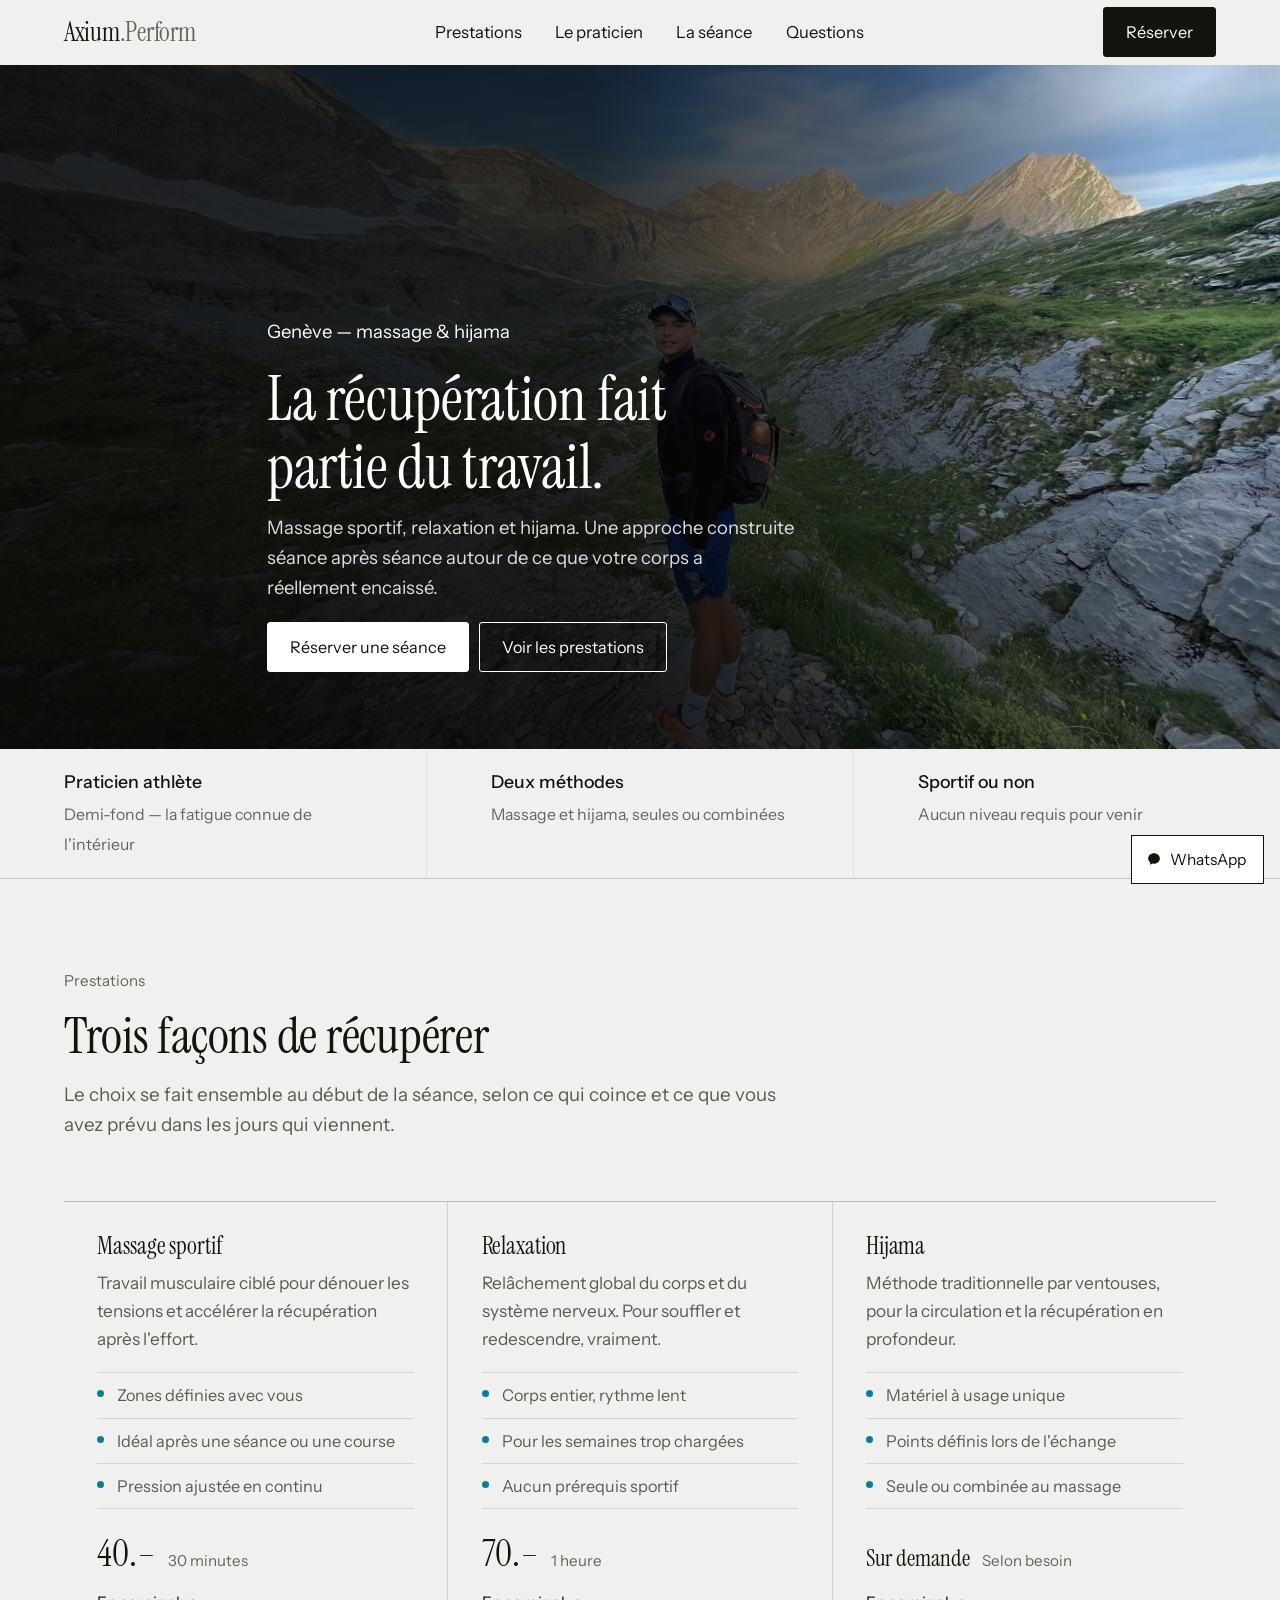
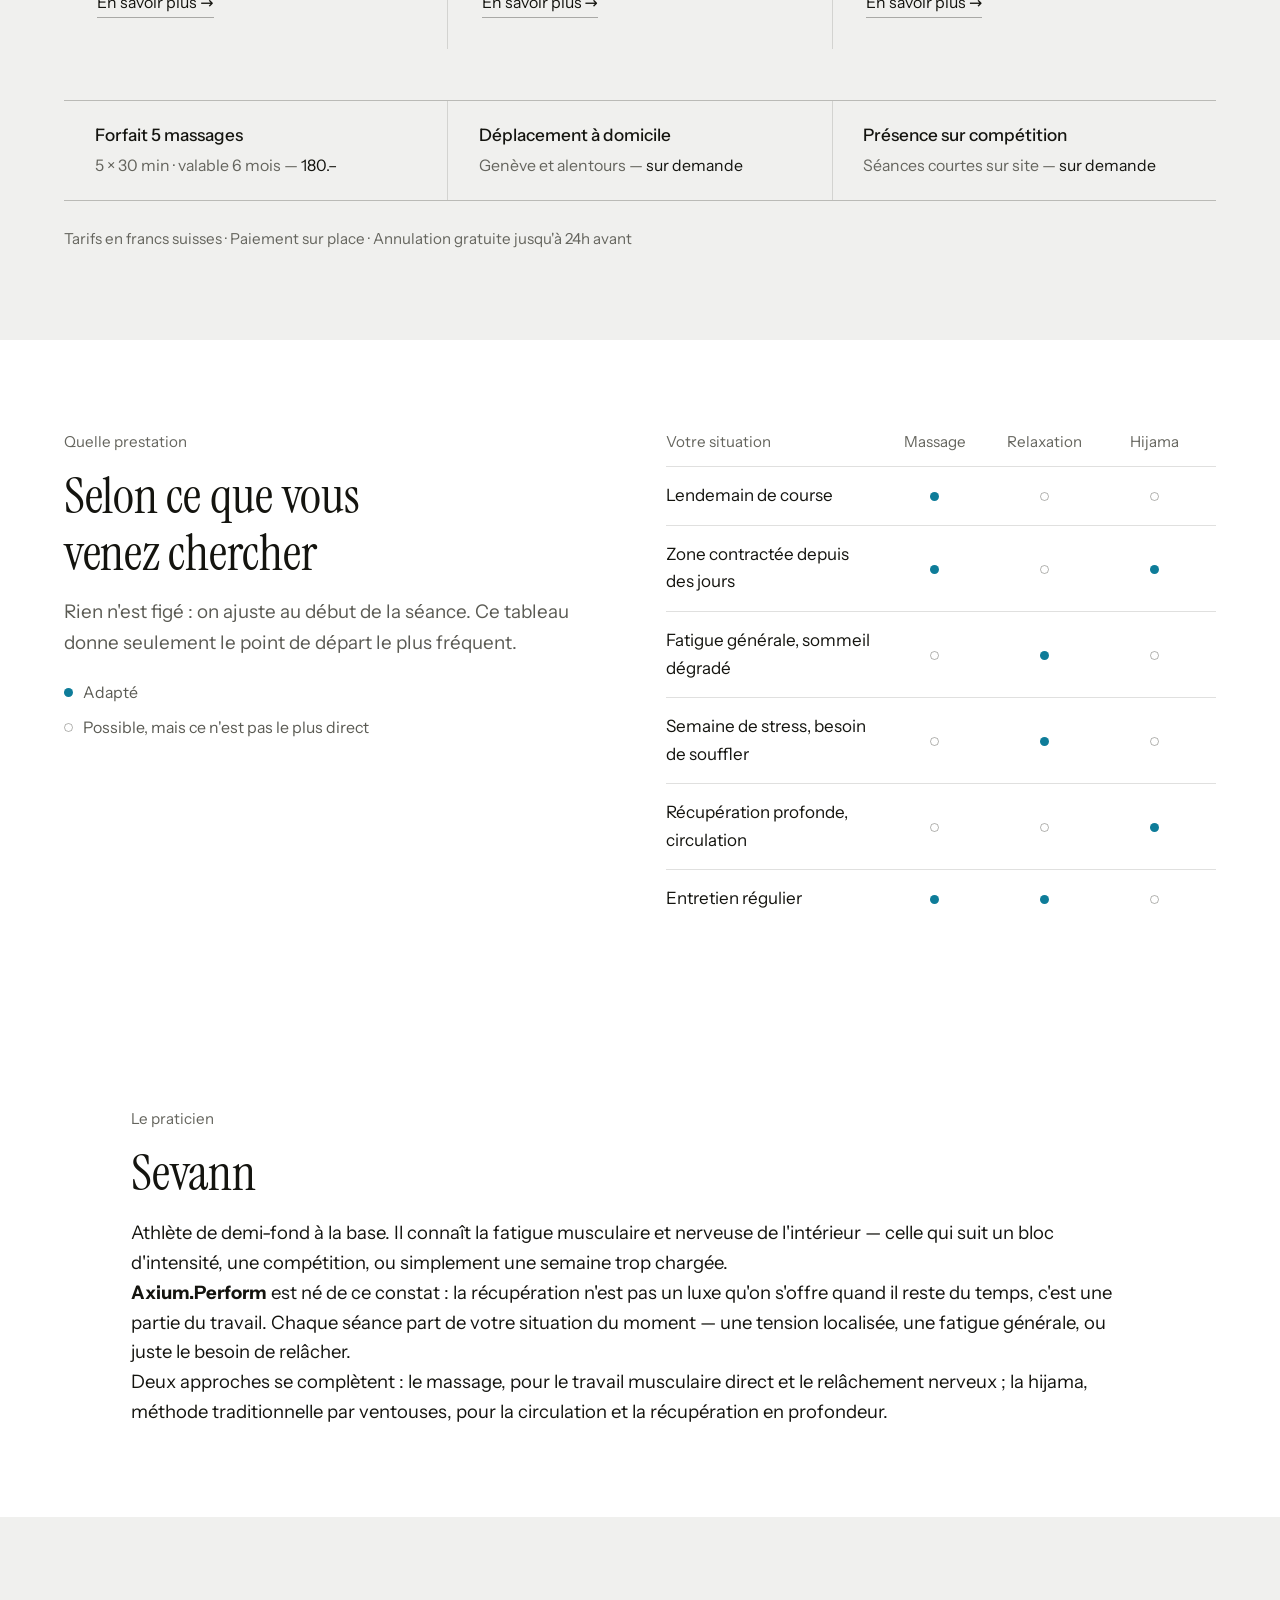
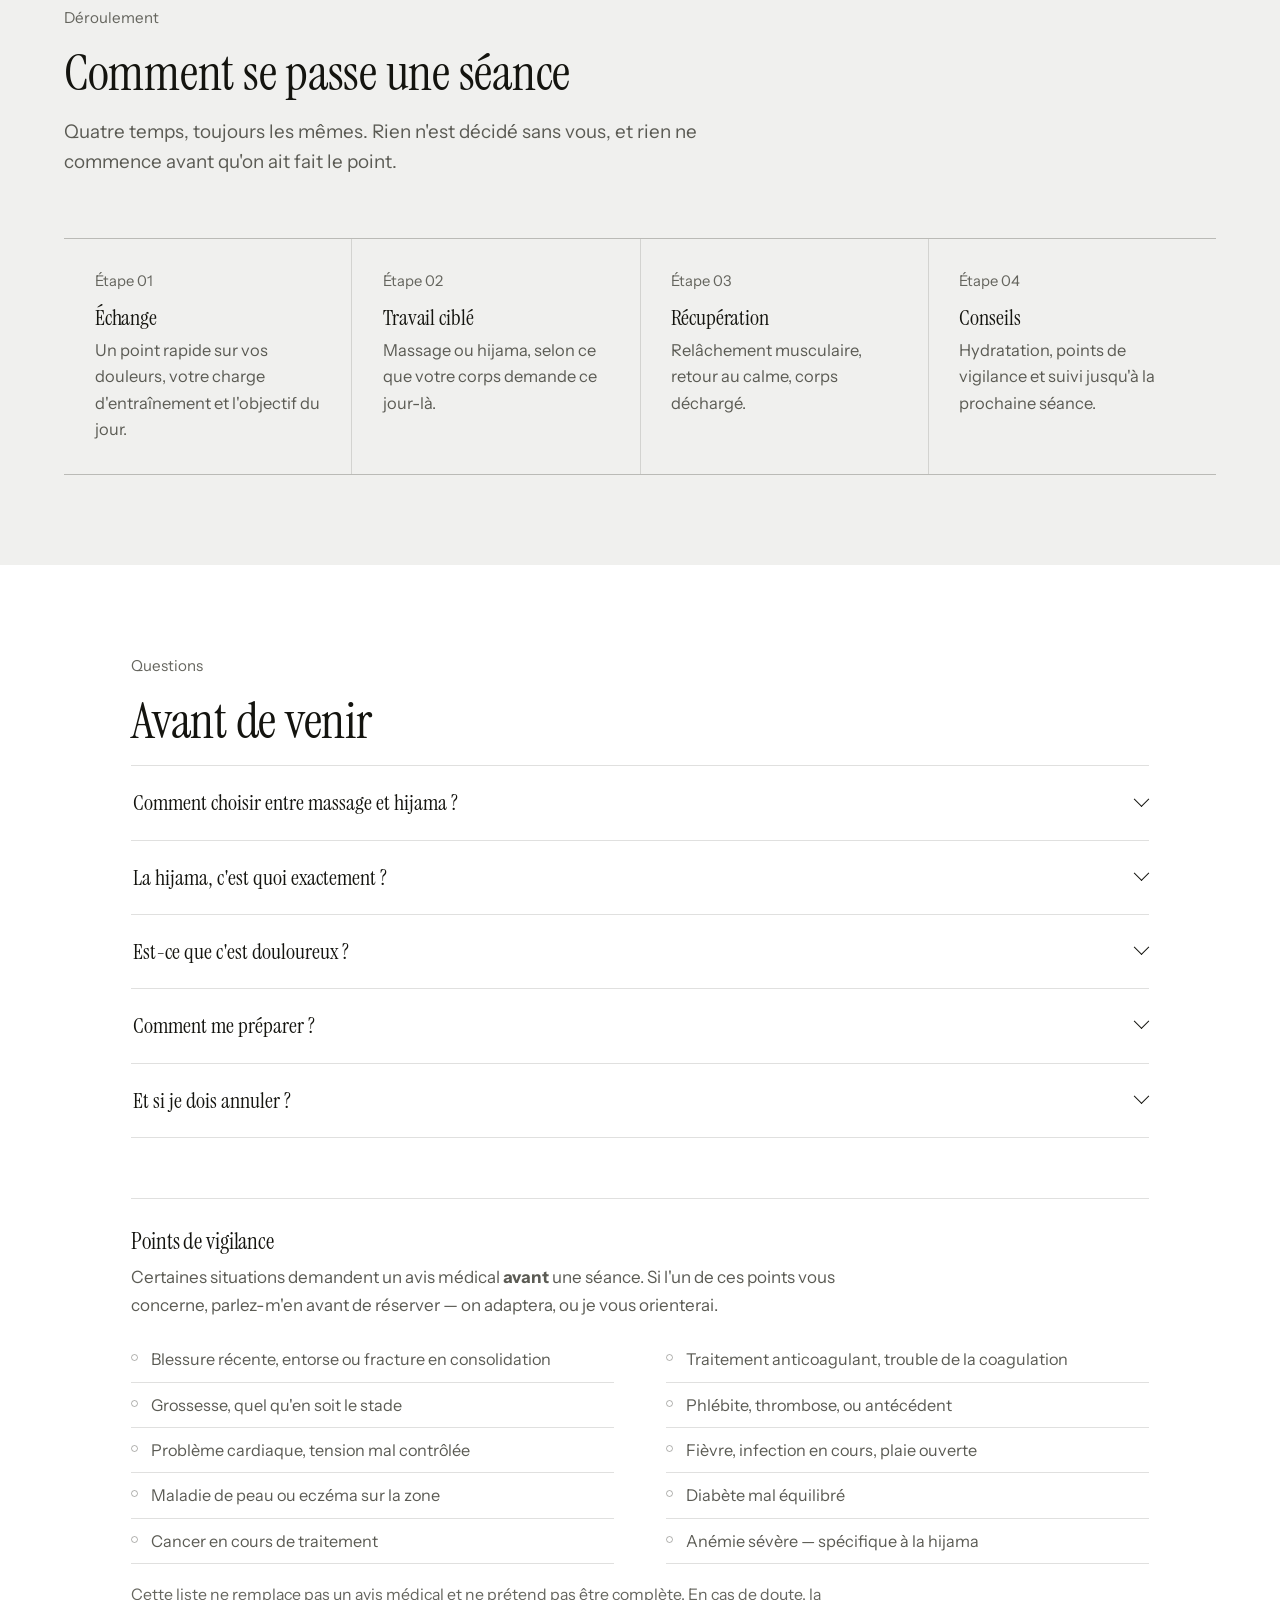
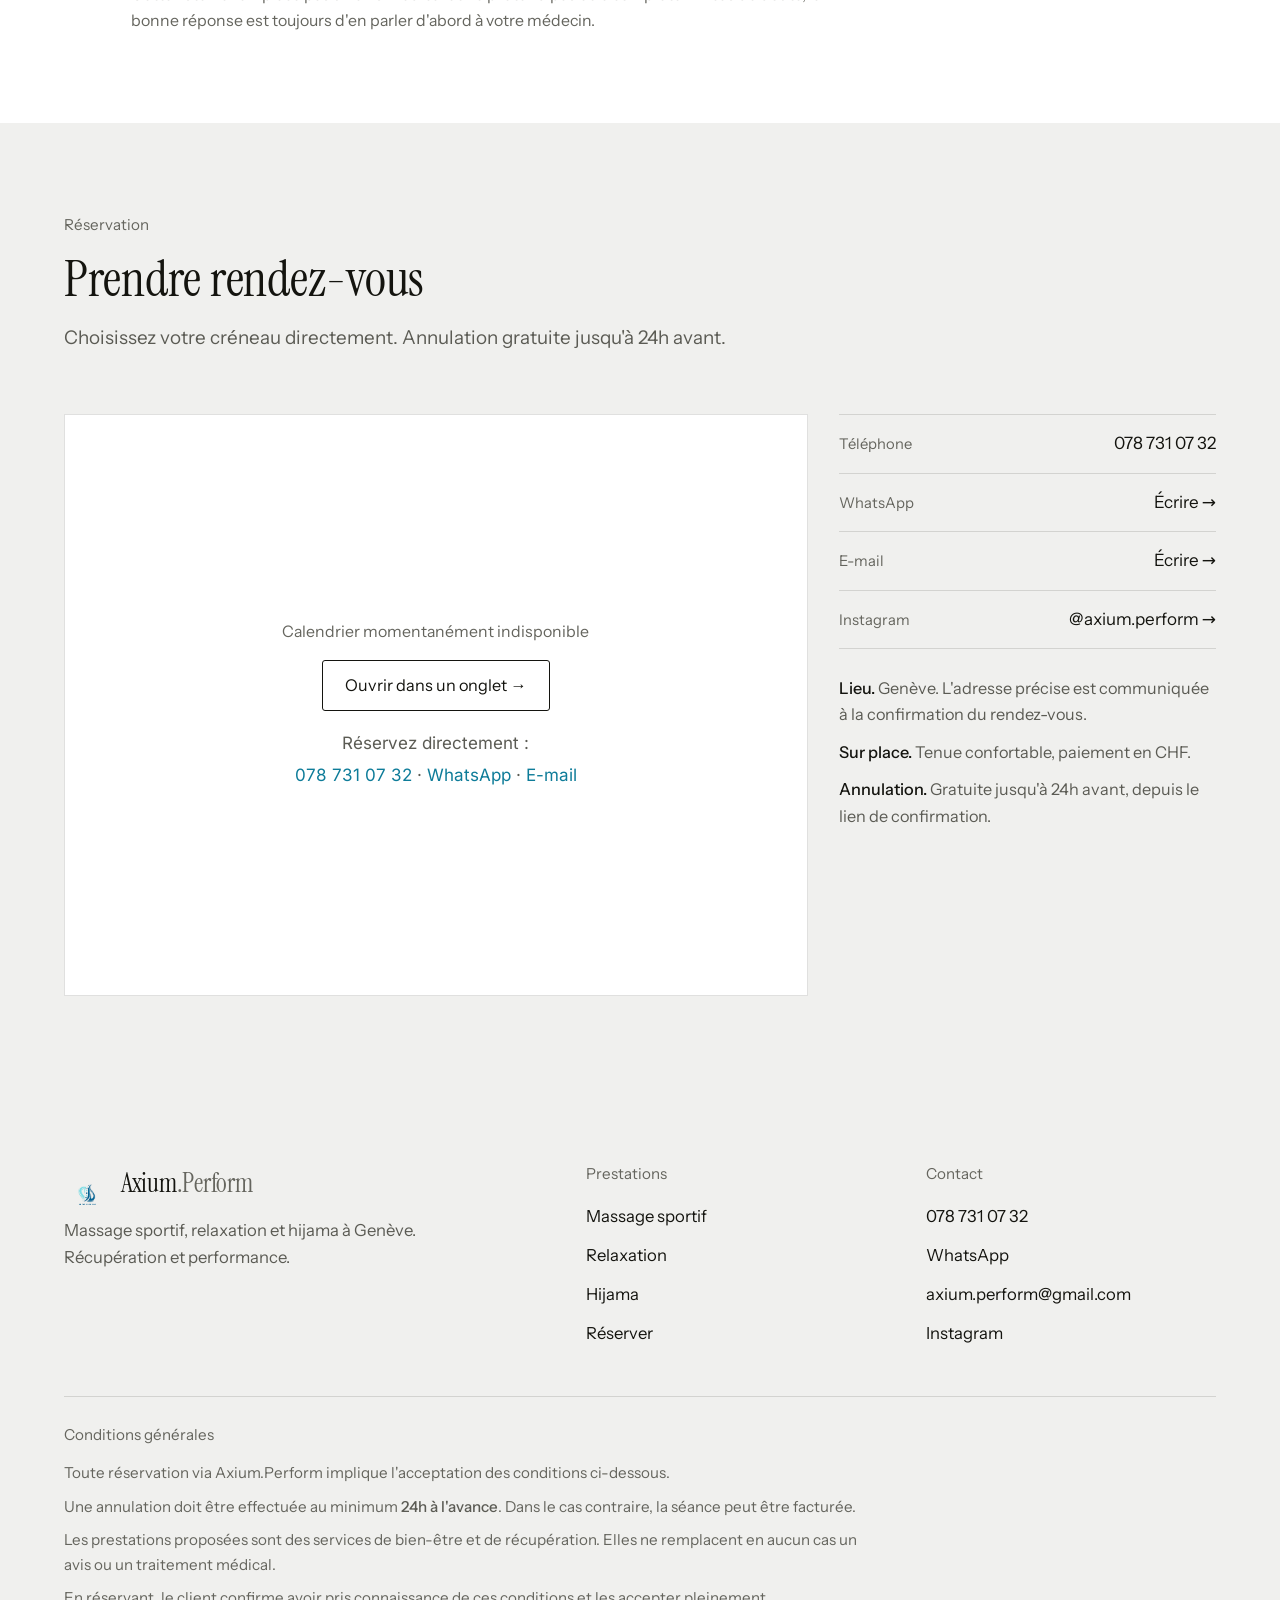
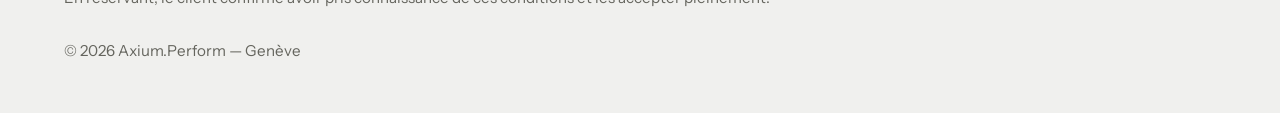
==== index.html @ 4c7746be "Fait prendre au site la forme de la page qui l'affiche Le site avait neuf points de rupture dispersé" ====
<!DOCTYPE html>
<html lang="fr">
<head>

<meta charset="UTF-8">
<meta name="viewport" content="width=device-width, initial-scale=1.0, viewport-fit=cover">
<meta name="description" content="Axium.Perform — massage sportif, relaxation et hijama à Genève. Récupération et performance, par un praticien lui-même athlète de demi-fond.">
<meta name="theme-color" content="#F0F0EE">
<meta name="color-scheme" content="light">

<title>Axium.Perform — Récupération &amp; Performance</title>
<link rel="canonical" href="https://axium-perform.github.io/axium-perform/">

<meta property="og:type" content="website">
<meta property="og:locale" content="fr_CH">
<meta property="og:site_name" content="Axium.Perform">
<meta property="og:title" content="Axium.Perform — Récupération &amp; Performance">
<meta property="og:description" content="Massage sportif, relaxation et hijama à Genève. Récupération et performance, par un praticien lui-même athlète de demi-fond.">
<!-- og:image doit être une URL ABSOLUE pour l'aperçu WhatsApp/LinkedIn. -->
<meta property="og:image" content="0fc6911e-bb7e-4be2-9817-8390221d3612.JPG">
<meta name="twitter:card" content="summary_large_image">

<link rel="icon" href="data:image/svg+xml,%3Csvg xmlns='http://www.w3.org/2000/svg' viewBox='0 0 32 32'%3E%3Crect width='32' height='32' rx='8' fill='%23FFFFFF'/%3E%3Cpath d='M17.4 6.5 24 25.5h-4.3l-1.2-3.6h-6.6L14 18.2h3l-1.7-5.1-4.2 12.4H6.8L13.4 6.5h4Z' fill='%230E7C99'/%3E%3C/svg%3E">

<link rel="preload" as="font" type="font/woff2" href="fonts/InstrumentSerif-latin.woff2" crossorigin>
<link rel="preload" as="font" type="font/woff2" href="fonts/InstrumentSans-latin.woff2" crossorigin>
<link rel="stylesheet" href="fonts/fonts.css">

<style>

/* ═══════════════════════════════════════════════════════════════════
   AXIUM.PERFORM — d'après la direction de drinknomio.com
   ───────────────────────────────────────────────────────────────────
   Ce qui fait cette direction, et qu'on reprend :

   1. Une SERIF à fort contraste pour tous les titres. C'est elle qui
      porte toute la personnalité ; le reste peut rester neutre.
   2. Des BOUTONS rectangulaires à filet fin, petits et discrets — pas
      des pilules pleines qui crient.
   3. Un fond GRIS CHAUD plutôt que du blanc pur, alterné avec du blanc.
   4. La COULEUR réduite à de minuscules pastilles dans les listes.
      Chez eux c'est un vert ; ici c'est le bleu du logo Axium.
   5. Beaucoup d'air, des filets d'un cheveu, presque aucun arrondi.

   BLANC     #FFFFFF
   PAPIER    #F0F0EE  — gris chaud, le fond d'une section sur deux
   ENCRE     #14140F  — noir chaud
   ACCENT    #0E7C99  — le bleu du logo. Pastilles et rien d'autre.
   ═══════════════════════════════════════════════════════════════════ */

:root{
  --blanc:#FFFFFF;
  --papier:#F0F0EE;
  --papier-2:#E7E7E3;
  --encre:#14140F;
  --gris:#5B5B54;
  --gris-faible:#65655E;
  --ligne:rgba(20,20,15,0.13);
  --ligne-forte:rgba(20,20,15,0.32);
  --accent:#0E7C99;

  --rayon:3px;
  --gouttiere:clamp(20px,5vw,72px);
  --ease:cubic-bezier(0.22,1,0.36,1);

  /* ── Échelle d'espacement fluide ──────────────────────────────────
     Un seul jeu de valeurs, qui grandit avec la page. On ne répète
     plus « petit sur mobile, grand sur écran » à chaque composant :
     l'espacement est continu, il n'attend aucun point de rupture. */
  --e1:clamp(6px,0.5vw,10px);
  --e2:clamp(10px,0.9vw,16px);
  --e3:clamp(16px,1.5vw,26px);
  --e4:clamp(24px,2.4vw,40px);
  --e5:clamp(36px,4vw,64px);
  --e6:clamp(56px,7vw,110px);

}

*,*::before,*::after{ margin:0; padding:0; box-sizing:border-box; }

/* La racine grandit avec la fenêtre, donc toutes les tailles exprimées
   en rem suivent d'un coup — titres, textes, marges internes.

   Les TROIS bornes sont en rem, y compris la plus haute. C'est la
   condition pour que le réglage « taille de police » du navigateur
   continue d'agir : avec un plafond en px, le texte de quelqu'un qui a
   réglé son navigateur sur 200 % resterait bloqué à 19px. Dans une
   déclaration font-size sur html, rem vaut la taille par défaut du
   navigateur, donc l'échelle entière suit ce réglage. Vérifié à 32px. */
html{
  font-size:clamp(0.9375rem, 0.875rem + 0.35vw, 1.1875rem);
  scroll-behavior:smooth;
  scroll-padding-top:calc(64px + var(--e2));
  background:var(--blanc);
}

body{
  font-family:'Instrument Sans','Inter',system-ui,sans-serif;
  font-weight:400;
  font-size:1rem;
  background:var(--blanc);
  color:var(--encre);
  line-height:1.62;
  -webkit-font-smoothing:antialiased;
  overflow-x:hidden;
}
body.is-locked{ overflow:hidden; }

img{ display:block; max-width:100%; }
a{ color:inherit; text-decoration:none; }
ul{ list-style:none; }
::selection{ background:var(--encre); color:var(--blanc); }

a:focus-visible, button:focus-visible, summary:focus-visible{
  outline:2px solid var(--accent); outline-offset:3px;
}

.wrap{ max-width:1280px; margin-inline:auto; padding-inline:var(--gouttiere); }
.etroit{ max-width:min(100%,62rem); }

/* ═══════════ GRILLES À FILETS ═══════════
   Le filet de séparation est le fond qui transparaît dans un écart d'un
   pixel. C'est ce qui rend la grille repliable : un border-right laisse
   un trait orphelin dès qu'une ligne se remplit à moitié, un écart non.

   Le nombre de colonnes se décide sur la largeur du CONTENEUR, jamais
   sur celle de l'écran. Deux conséquences : la grille se réorganise
   aussi quand c'est la colonne qui rétrécit, et le même composant reste
   juste où qu'on le place. */
.mesure{ container-type:inline-size; }

.grille{
  display:grid;
  grid-template-columns:1fr;
  gap:1px;
  background:var(--ligne);
  border-block:1px solid var(--ligne);
}
.grille > *{ background:var(--cellule,var(--blanc)); }
.sur-papier, .reperes{ --cellule:var(--papier); }

/* Trois éléments : trois colonnes, ou une. Jamais deux — une rangée de
   trois cartes présentée à « deux plus une » a l'air cassée, pas
   adaptée. C'est précisément ce qu'auto-fit ne sait pas éviter : il
   remplit au mieux sans savoir combien d'éléments il a à placer. */
@container (min-width:50rem){
  .cartes, .reperes, .extras{ grid-template-columns:repeat(3,1fr); }
}

/* Quatre étapes : quatre, deux, ou une. Le palier à trois est sauté
   pour la même raison. */
@container (min-width:32rem){ .etapes{ grid-template-columns:repeat(2,1fr); } }
@container (min-width:58rem){ .etapes{ grid-template-columns:repeat(4,1fr); } }

.sr{ position:absolute; width:1px; height:1px; padding:0; margin:-1px; overflow:hidden; clip:rect(0 0 0 0); white-space:nowrap; }

.skip-link{
  position:fixed; top:10px; left:10px; z-index:300;
  padding:10px 18px; background:var(--encre); color:var(--blanc);
  font-size:.78rem; letter-spacing:.04em;
  transform:translateY(-200%); transition:transform .3s var(--ease);
}
.skip-link:focus-visible{ transform:translateY(0); outline-color:var(--blanc); }

/* ═══════════ TYPOGRAPHIE ═══════════ */
/* La serif fait tout le travail d'expression. Poids 400 uniquement :
   son contraste naturel suffit, l'alourdir la banaliserait. */
h1,h2,h3,.serif{
  font-family:'Instrument Serif',Georgia,serif;
  font-weight:400;
  letter-spacing:-0.005em;
  line-height:1.1;
}

h1{ font-size:clamp(2.6rem,5.6vw,4.2rem); }
h2{ font-size:clamp(2rem,4vw,3.1rem); margin-bottom:16px; text-wrap:balance; }
h3{ font-size:1.32rem; }

.eyebrow{
  font-size:.82rem;
  color:var(--gris-faible);
  margin-bottom:14px;
}

.lede{
  font-size:1.02rem;
  color:var(--gris);
  max-width:56ch;
  margin-bottom:clamp(40px,5vw,60px);
  text-wrap:pretty;
}

/* ═══════════ BOUTONS ═══════════ */
/* Rectangulaires, petits, un filet d'un cheveu. Discrets par choix. */
.btn{
  display:inline-flex; align-items:center; justify-content:center; gap:8px;
  padding:11px 22px;
  border:1px solid var(--encre);
  border-radius:var(--rayon);
  background:transparent; color:var(--encre);
  font-family:'Instrument Sans',sans-serif;
  font-size:.88rem; font-weight:400;
  cursor:pointer;
  transition:background .22s var(--ease), color .22s var(--ease), border-color .22s var(--ease);
}
.btn:hover{ background:var(--encre); color:var(--blanc); }
.btn--plein{ background:var(--encre); color:var(--blanc); }
.btn--plein:hover{ background:transparent; color:var(--encre); }
.btn--clair{ border-color:var(--blanc); color:var(--blanc); background:transparent; }
.btn--clair:hover{ background:var(--blanc); color:var(--encre); }
.btn--clair-plein{ background:var(--blanc); color:var(--encre); border-color:var(--blanc); }
.btn--clair-plein:hover{ background:transparent; color:var(--blanc); }

/* ═══════════ EN-TÊTE ═══════════ */
header{
  position:sticky; top:0; z-index:100;
  background:var(--papier);
  border-bottom:1px solid transparent;
  transition:border-color .3s var(--ease);
}
html.is-scrolled header{ border-bottom-color:var(--ligne); }

.hd{ display:flex; align-items:center; justify-content:space-between; gap:20px; height:64px; }

.logo b{
  font-family:'Instrument Serif',Georgia,serif;
  font-weight:400; font-size:1.42rem; letter-spacing:-0.01em;
}
.logo b span{ color:var(--gris-faible); }
.logo--grand img{ width:46px; aspect-ratio:500/292; object-fit:cover; object-position:top center; }
.logo--grand{ display:flex; align-items:flex-end; gap:11px; }

.nav{ display:flex; align-items:center; gap:clamp(20px,2.6vw,36px); }
.nav a{ font-size:.9rem; color:var(--encre); transition:color .22s var(--ease); }
.nav a:hover{ color:var(--gris-faible); }

.burger{ display:none; width:38px; height:38px; border:0; background:none; cursor:pointer; flex-direction:column; align-items:center; justify-content:center; gap:5px; }
.burger i{ width:19px; height:1px; background:var(--encre); transition:transform .3s var(--ease), opacity .2s var(--ease); }
.burger.open i:nth-child(1){ transform:translateY(6px) rotate(45deg); }
.burger.open i:nth-child(2){ opacity:0; }
.burger.open i:nth-child(3){ transform:translateY(-6px) rotate(-45deg); }

@media (max-width:900px){ .nav, .hd > .btn{ display:none; } .burger{ display:flex; } }

.mob{
  position:fixed; inset:64px 0 0; z-index:99;
  background:var(--papier);
  padding:24px var(--gouttiere) 40px;
  display:flex; flex-direction:column;
  opacity:0; visibility:hidden;
  transition:opacity .25s var(--ease), visibility 0s linear .25s;
  overflow-y:auto;
}
.mob.open{ opacity:1; visibility:visible; transition:opacity .25s var(--ease); }
.mob a{
  font-family:'Instrument Serif',Georgia,serif;
  font-size:1.8rem; padding:13px 0;
  border-bottom:1px solid var(--ligne);
}
.mob .btn{ margin-top:24px; align-self:flex-start; }

/* ═══════════ SECTIONS ═══════════ */
section{ padding:var(--e6) 0; }
.sur-papier{ background:var(--papier); }

/* ═══════════ HERO ═══════════ */
/* Photo pleine largeur, texte posé dessus en bas à gauche. */
/* svh plutôt que vh : sur mobile, vh compte la barre d'outils du
   navigateur comme si elle n'était pas là, et le bas du héros passe
   sous elle. La borne haute empêche le héros d'avaler tout un grand
   écran — passé une certaine taille, mieux vaut laisser voir la suite. */
.hero{
  position:relative; padding:0;
  min-height:clamp(440px, 76svh, 780px);
  display:flex; align-items:flex-end; overflow:hidden;
}
.hero-media{ position:absolute; inset:0; z-index:0; }
.hero-media img{ width:100%; height:100%; object-fit:cover; object-position:58% 78%; }
/* Deux voiles superposés : l'un depuis la gauche pour la colonne de
   texte, l'autre depuis le bas pour asseoir les boutons. Un seul voile
   horizontal laissait le titre déborder sur le ciel clair. */
.hero-media::after{
  content:''; position:absolute; inset:0;
  background:
    linear-gradient(90deg, rgba(6,6,5,.88) 0%, rgba(6,6,5,.82) 46%, rgba(6,6,5,.54) 70%, rgba(6,6,5,0) 92%),
    linear-gradient(0deg, rgba(6,6,5,.52) 0%, rgba(6,6,5,0) 62%);
}
/* Sur écran étroit, le texte occupe toute la largeur : un voile venant
   de la gauche n'aide plus. On bascule sur un voile venant du bas, où le
   texte est posé. Mesuré : 3,2:1 avant, au-dessus de 4,5 après. */
@media (max-width:900px){
  .hero-media::after{
    background:linear-gradient(0deg, rgba(6,6,5,.90) 0%, rgba(6,6,5,.86) 52%, rgba(6,6,5,.78) 78%, rgba(6,6,5,.58) 100%);
  }
}

.hero-in{ position:relative; z-index:1; padding:0 0 clamp(48px,6vw,80px); max-width:min(100%,33rem); color:var(--blanc); }
.hero h1{ font-size:clamp(2.4rem,4.8vw,3.7rem); margin-bottom:var(--e2); text-wrap:balance; }
.hero-in > p{ font-size:1rem; color:rgba(255,255,255,.86); max-width:44ch; margin-bottom:var(--e3); }
.hero-actions{ display:flex; gap:10px; flex-wrap:wrap; }

/* Repères */
/* Pas de background ici : c'est celui de .grille qui doit transparaître
   dans l'écart d'un pixel pour faire les filets. Le papier est porté par
   les cellules, via --cellule. Le haut reste sans filet, le héros fait
   déjà la séparation. */
.reperes{ border-top:0; }
.repere{ padding:var(--e3) var(--gouttiere); }
.repere b{ display:block; font-weight:500; font-size:.96rem; margin-bottom:2px; }
.repere span{ font-size:.86rem; color:var(--gris-faible); }

/* ═══════════ PRESTATIONS ═══════════ */
/* Pas de cartes encadrées : des colonnes séparées par un filet, comme
   chez eux. C'est le vide qui fait la séparation. */
.cartes{ border-bottom:0; }
.carte{
  display:flex; flex-direction:column;
  padding:var(--e4) clamp(22px,2.6vw,38px);
}
.carte h3{ margin-bottom:10px; }
.carte > p{ color:var(--gris); font-size:.93rem; margin-bottom:var(--e3); }

/* Entre 32 et 50rem, la grille est à une colonne mais large : la carte
   occupe toute la page. L'étirer telle quelle donnerait des lignes de
   texte interminables et une liste perdue dans le vide, alors elle se
   remet d'elle-même sur deux colonnes. Au-delà de 50rem la grille repasse
   à trois cartes étroites, et ce partage n'a plus lieu d'être — d'où
   l'intervalle fermé plutôt qu'un simple minimum.

   La borne haute est calée juste sous celle de la grille : les deux
   règles se relaient sans laisser de trou ni se chevaucher. */
@container (min-width:32rem) and (max-width:49.999rem){
  .carte{
    display:grid;
    grid-template-columns:1fr 1fr;
    column-gap:var(--e5);
    align-content:start;
  }
  .carte h3{ font-size:1.5rem; }
  .carte > p{ margin-bottom:0; }
  .carte ul{ grid-column:2; grid-row:1 / span 3; margin-bottom:0; align-self:start; }
  .carte-bas{ grid-column:1; margin-top:var(--e4); }
  .carte-lien{ grid-column:1; }
}

.carte ul{ display:grid; gap:0; margin-bottom:26px; }
.carte li{
  position:relative; padding:9px 0 9px 20px;
  font-size:.88rem; color:var(--gris);
  border-top:1px solid var(--ligne);
}
.carte li:last-child{ border-bottom:1px solid var(--ligne); }
/* La pastille : le seul endroit où la couleur apparaît. */
.carte li::before{
  content:''; position:absolute; left:0; top:1.05em;
  width:7px; height:7px; border-radius:50%; background:var(--accent);
}

.carte-bas{ margin-top:auto; display:flex; align-items:baseline; gap:12px; }
.prix{ font-family:'Instrument Serif',Georgia,serif; font-size:2rem; line-height:1; }
.prix.mot{ font-size:1.24rem; }
.duree{ font-size:.82rem; color:var(--gris-faible); }

.carte-lien{ margin-top:16px; font-size:.86rem; border-bottom:1px solid var(--ligne-forte); align-self:flex-start; padding-bottom:2px; transition:border-color .22s var(--ease); }
.carte-lien:hover{ border-bottom-color:var(--encre); }

.extras{ margin-top:var(--e5); }
.extra{ padding:var(--e3) clamp(20px,2.4vw,34px); }
.extra b{ display:block; font-weight:500; font-size:.93rem; margin-bottom:2px; }
.extra span{ font-size:.86rem; color:var(--gris-faible); }
.extra em{ font-style:normal; color:var(--encre); }

.note-tarifs{ margin-top:26px; font-size:.82rem; color:var(--gris-faible); }

/* ═══════════ TABLEAU D'ORIENTATION ═══════════ */
/* Repris de leur tableau d'usage : une ligne par situation, une pastille
   par prestation conseillée. Plus rapide à lire qu'un paragraphe. */
.orient{
  display:grid; gap:var(--e5); align-items:start;
  grid-template-columns:repeat(auto-fit,minmax(min(100%,24rem),1fr));
}

.tbl{ width:100%; border-collapse:collapse; font-size:.92rem; }
.tbl th{
  text-align:left; font-weight:400; color:var(--gris-faible);
  font-size:.82rem; padding:0 12px 12px 0;
  border-bottom:1px solid var(--ligne);
}
.tbl th:not(:first-child), .tbl td:not(:first-child){ text-align:center; width:20%; }
.tbl td{ padding:15px 12px 15px 0; border-bottom:1px solid var(--ligne); }
.tbl tr:last-child td{ border-bottom:0; }
.pastille{ display:inline-block; width:9px; height:9px; border-radius:50%; background:var(--accent); }
.pastille--vide{ background:transparent; border:1px solid var(--ligne-forte); }

.legende{ display:grid; gap:9px; margin-top:22px; }
.legende li{ display:flex; align-items:center; gap:10px; font-size:.86rem; color:var(--gris); }

/* ═══════════ ÉTAPES ═══════════ */
.etape{ padding:var(--e4) clamp(20px,2.4vw,34px); }
.etape i{ display:block; font-style:normal; font-size:.8rem; color:var(--gris-faible); margin-bottom:12px; }
.etape h3{ font-size:1.18rem; margin-bottom:7px; }
.etape p{ font-size:.89rem; color:var(--gris); }

/* ═══════════ QUESTIONS ═══════════ */
.faq details{ border-bottom:1px solid var(--ligne); }
.faq details:first-of-type{ border-top:1px solid var(--ligne); }
.faq summary{
  display:flex; align-items:center; justify-content:space-between; gap:20px;
  padding:19px 2px; cursor:pointer; list-style:none;
  font-family:'Instrument Serif',Georgia,serif; font-size:1.18rem;
  transition:color .22s var(--ease);
}
.faq summary::-webkit-details-marker{ display:none; }
.faq summary:hover{ color:var(--gris-faible); }
.faq summary i{ flex:none; width:11px; height:11px; border-right:1px solid var(--encre); border-bottom:1px solid var(--encre); transform:rotate(45deg) translate(-3px,-3px); transition:transform .3s var(--ease); }
.faq details[open] summary i{ transform:rotate(225deg) translate(-3px,-3px); }
.faq-corps{ padding:0 2px 24px; max-width:70ch; }
.faq-corps p{ color:var(--gris); font-size:.94rem; margin-bottom:11px; }
.faq-corps p:last-child{ margin-bottom:0; }

.vigilance{ margin-top:clamp(40px,5vw,60px); padding-top:30px; border-top:1px solid var(--ligne); }
.vigilance h3{ font-size:1.24rem; margin-bottom:10px; }
.vigilance > p{ color:var(--gris); font-size:.92rem; margin-bottom:18px; max-width:66ch; }
.vigilance ul{
  display:grid; row-gap:0; column-gap:var(--e5);
  grid-template-columns:repeat(auto-fit,minmax(min(100%,17rem),1fr));
}
.vigilance li{ position:relative; padding:9px 0 9px 20px; font-size:.88rem; color:var(--gris); border-bottom:1px solid var(--ligne); }
.vigilance li::before{ content:''; position:absolute; left:0; top:1.05em; width:7px; height:7px; border-radius:50%; border:1px solid var(--ligne-forte); }
.vigilance .fin{ margin-top:18px; margin-bottom:0; font-size:.86rem; color:var(--gris-faible); }

/* ═══════════ RÉSERVATION ═══════════ */
/* Le calendrier veut de la place, la colonne de contact s'en contente de
   peu. Un flex qui passe à la ligne garde ce rapport tant que les deux
   tiennent côte à côte, puis les empile — sans qu'aucune largeur d'écran
   soit nommée : c'est la place disponible qui tranche. */
.resa{ display:flex; flex-wrap:wrap; gap:var(--e4); align-items:flex-start; }
.resa > .cal-shell{ flex:3 1 24rem; }
.resa > .resa-aside{ flex:1 1 15rem; }

.cal-shell{ position:relative; border:1px solid var(--ligne); background:var(--blanc); }
.cal-widget{ position:relative; z-index:1; min-height:580px; width:100%; }
.cal-repli{
  position:absolute; inset:0; z-index:2;
  display:flex; flex-direction:column; align-items:center; justify-content:center;
  gap:16px; padding:32px; text-align:center; background:var(--blanc);
}
.cal-repli.is-done{ opacity:0; visibility:hidden; }
.cal-repli p{ font-size:.86rem; color:var(--gris-faible); }

.contacts{ border-top:1px solid var(--ligne); }
.contacts a{
  padding:15px 0;
  display:flex; align-items:baseline; justify-content:space-between; gap:14px;
  border-bottom:1px solid var(--ligne);
  transition:padding-left .22s var(--ease);
}
.contacts a:hover{ padding-left:6px; }
.contacts span{ font-size:.8rem; color:var(--gris-faible); }
.contacts b{ font-weight:400; font-size:.92rem; }

.infos{ margin-top:26px; }
.infos p{ font-size:.88rem; color:var(--gris); margin-bottom:11px; }
.infos p:last-child{ margin-bottom:0; }
.infos strong{ color:var(--encre); font-weight:500; }

/* ═══════════ PIED ═══════════ */
footer{ background:var(--papier); padding:clamp(52px,6vw,80px) 0 40px; }
.pied{ display:flex; flex-wrap:wrap; gap:var(--e5); }
.pied-marque{ flex:1.6 1 18rem; }
.pied > nav{ flex:1 1 11rem; }
.pied h4{ font-size:.82rem; color:var(--gris-faible); font-weight:400; margin-bottom:14px; }
.pied ul{ display:grid; gap:9px; }
.pied a{ font-size:.9rem; transition:color .22s var(--ease); }
.pied a:hover{ color:var(--gris-faible); }
.pied-marque p{ color:var(--gris); font-size:.9rem; margin-top:12px; max-width:34ch; }

.cgv{ margin-top:48px; padding-top:26px; border-top:1px solid var(--ligne); }
.cgv h4{ font-size:.82rem; color:var(--gris-faible); font-weight:400; margin-bottom:14px; }
.cgv p{ font-size:.82rem; color:var(--gris-faible); margin-bottom:9px; max-width:82ch; }
.cgv strong{ color:var(--gris); font-weight:500; }
.bas{ margin-top:28px; font-size:.78rem; color:var(--gris-faible); }

/* WhatsApp flottant */
.wa{
  position:fixed; right:16px; bottom:16px; z-index:90;
  display:inline-flex; align-items:center; gap:8px;
  padding:11px 17px 11px 14px;
  border:1px solid var(--encre);
  background:var(--blanc); color:var(--encre);
  font-size:.84rem;
  transition:background .22s var(--ease), color .22s var(--ease);
}
.wa:hover{ background:var(--encre); color:var(--blanc); }
.wa svg{ width:16px; height:16px; fill:currentColor; flex:none; }
@media (max-width:560px){ .wa{ padding:12px; } .wa span{ display:none; } }

/* Entrées discrètes — jamais d'élément qui reste invisible sans JS. */
.js .up{ opacity:0; transform:translateY(14px); transition:opacity .6s var(--ease), transform .6s var(--ease); }
.js .up.vu{ opacity:1; transform:none; }

@media (prefers-reduced-motion:reduce){
  html{ scroll-behavior:auto; }
  *,*::before,*::after{ animation-duration:.01ms !important; transition-duration:.01ms !important; transition-delay:0s !important; }
  .js .up{ opacity:1 !important; transform:none !important; }
}

@media print{
  .js .up{ opacity:1 !important; transform:none !important; }
  header, .wa{ display:none; }
}

@media (prefers-contrast:more){
  :root{ --gris:#3A3A34; --gris-faible:#46463F; --ligne:rgba(20,20,15,.34); }
}

</style>

<script>document.documentElement.classList.add('js');</script>
</head>
<body>

<a class="skip-link" href="#contenu">Aller au contenu</a>

<header>
  <div class="wrap hd">
    <a class="logo" href="#contenu" aria-label="Axium.Perform, haut de page">
      <b>Axium<span>.Perform</span></b>
    </a>

    <nav class="nav" aria-label="Navigation principale">
      <a href="#prestations">Prestations</a>
      <a href="#praticien">Le praticien</a>
      <a href="#seance">La séance</a>
      <a href="#questions">Questions</a>
    </nav>

    <a class="btn btn--plein btn--s" href="#reserver">Réserver</a>

    <button class="burger" id="burger" aria-label="Ouvrir le menu" aria-expanded="false" aria-controls="mob">
      <i></i><i></i><i></i>
    </button>
  </div>
</header>

<div class="mob" id="mob">
  <a href="#prestations">Prestations</a>
  <a href="#praticien">Le praticien</a>
  <a href="#seance">La séance</a>
  <a href="#questions">Questions</a>
  <a class="btn btn--plein" href="#reserver">Réserver une séance</a>
</div>

<main id="contenu">

  <!-- HERO -->
  <section class="hero">
    <div class="hero-media" aria-hidden="true">
      <img src="sevann-1600.webp" srcset="sevann-1200.webp 1200w, sevann-1600.webp 1600w" sizes="100vw" width="1600" height="1200" alt="" decoding="async">
    </div>
    <div class="wrap">
      <div class="hero-in">
        <p class="eyebrow" style="color:#FFFFFF">Genève — massage &amp; hijama</p>
        <h1>La récupération fait partie du travail.</h1>
        <p>Massage sportif, relaxation et hijama. Une approche construite séance après séance autour de ce que votre corps a réellement encaissé.</p>
        <div class="hero-actions">
          <a class="btn btn--clair-plein" href="#reserver">Réserver une séance</a>
          <a class="btn btn--clair" href="#prestations">Voir les prestations</a>
        </div>
      </div>
    </div>
  </section>

  <div class="mesure">
  <div class="reperes grille">
    <div class="repere"><b>Praticien athlète</b><span>Demi-fond — la fatigue connue de l'intérieur</span></div>
    <div class="repere"><b>Deux méthodes</b><span>Massage et hijama, seules ou combinées</span></div>
    <div class="repere"><b>Sportif ou non</b><span>Aucun niveau requis pour venir</span></div>
  </div>
  </div>

  <!-- PRESTATIONS -->
  <section id="prestations" class="sur-papier">
    <div class="wrap mesure">
      <p class="eyebrow up">Prestations</p>
      <h2 class="up">Trois façons de récupérer</h2>
      <p class="lede up">Le choix se fait ensemble au début de la séance, selon ce qui coince et ce que vous avez prévu dans les jours qui viennent.</p>

      <div class="cartes grille">

        <article class="carte up">
          <h3>Massage sportif</h3>
          <p>Travail musculaire ciblé pour dénouer les tensions et accélérer la récupération après l'effort.</p>
          <ul>
            <li>Zones définies avec vous</li>
            <li>Idéal après une séance ou une course</li>
            <li>Pression ajustée en continu</li>
          </ul>
          <div class="carte-bas">
            <span class="prix">40.–</span>
            <span class="duree">30 minutes</span>
          </div>
          <a class="carte-lien" href="massage-sportif.html">En savoir plus <span aria-hidden="true">→</span></a>
        </article>

        <article class="carte up">
          <h3>Relaxation</h3>
          <p>Relâchement global du corps et du système nerveux. Pour souffler et redescendre, vraiment.</p>
          <ul>
            <li>Corps entier, rythme lent</li>
            <li>Pour les semaines trop chargées</li>
            <li>Aucun prérequis sportif</li>
          </ul>
          <div class="carte-bas">
            <span class="prix">70.–</span>
            <span class="duree">1 heure</span>
          </div>
          <a class="carte-lien" href="relaxation.html">En savoir plus <span aria-hidden="true">→</span></a>
        </article>

        <article class="carte up">
          <h3>Hijama</h3>
          <p>Méthode traditionnelle par ventouses, pour la circulation et la récupération en profondeur.</p>
          <ul>
            <li>Matériel à usage unique</li>
            <li>Points définis lors de l'échange</li>
            <li>Seule ou combinée au massage</li>
          </ul>
          <div class="carte-bas">
            <span class="prix mot">Sur demande</span>
            <span class="duree">Selon besoin</span>
          </div>
          <a class="carte-lien" href="hijama.html">En savoir plus <span aria-hidden="true">→</span></a>
        </article>

      </div>

      <div class="extras grille up">
        <div class="extra"><b>Forfait 5 massages</b><span>5 × 30 min · valable 6 mois — <em>180.–</em></span></div>
        <div class="extra"><b>Déplacement à domicile</b><span>Genève et alentours — <em>sur demande</em></span></div>
        <div class="extra"><b>Présence sur compétition</b><span>Séances courtes sur site — <em>sur demande</em></span></div>
      </div>

      <p class="note-tarifs up">Tarifs en francs suisses · Paiement sur place · Annulation gratuite jusqu'à 24h avant</p>
    </div>
  </section>

  <!-- ORIENTATION -->
  <section id="orientation">
    <div class="wrap orient">
      <div class="up">
        <p class="eyebrow">Quelle prestation</p>
        <h2>Selon ce que vous venez chercher</h2>
        <p class="lede" style="margin-bottom:0">Rien n'est figé : on ajuste au début de la séance. Ce tableau donne seulement le point de départ le plus fréquent.</p>
        <ul class="legende">
          <li><span class="pastille"></span> Adapté</li>
          <li><span class="pastille pastille--vide"></span> Possible, mais ce n'est pas le plus direct</li>
        </ul>
      </div>

      <div class="up">
        <table class="tbl">
          <thead>
            <tr><th scope="col">Votre situation</th><th scope="col">Massage</th><th scope="col">Relaxation</th><th scope="col">Hijama</th></tr>
          </thead>
          <tbody>
            <tr><td>Lendemain de course</td><td><span class="pastille"></span></td><td><span class="pastille pastille--vide"></span></td><td><span class="pastille pastille--vide"></span></td></tr>
            <tr><td>Zone contractée depuis des jours</td><td><span class="pastille"></span></td><td><span class="pastille pastille--vide"></span></td><td><span class="pastille"></span></td></tr>
            <tr><td>Fatigue générale, sommeil dégradé</td><td><span class="pastille pastille--vide"></span></td><td><span class="pastille"></span></td><td><span class="pastille pastille--vide"></span></td></tr>
            <tr><td>Semaine de stress, besoin de souffler</td><td><span class="pastille pastille--vide"></span></td><td><span class="pastille"></span></td><td><span class="pastille pastille--vide"></span></td></tr>
            <tr><td>Récupération profonde, circulation</td><td><span class="pastille pastille--vide"></span></td><td><span class="pastille pastille--vide"></span></td><td><span class="pastille"></span></td></tr>
            <tr><td>Entretien régulier</td><td><span class="pastille"></span></td><td><span class="pastille"></span></td><td><span class="pastille pastille--vide"></span></td></tr>
          </tbody>
        </table>
      </div>
    </div>
  </section>

  <!-- PRATICIEN -->
  <section id="praticien">
    <div class="wrap etroit">
      <div class="up">
        <p class="eyebrow">Le praticien</p>
        <h2>Sevann</h2>
        <p>Athlète de demi-fond à la base. Il connaît la fatigue musculaire et nerveuse de l'intérieur — celle qui suit un bloc d'intensité, une compétition, ou simplement une semaine trop chargée.</p>
        <p><strong>Axium.Perform</strong> est né de ce constat : la récupération n'est pas un luxe qu'on s'offre quand il reste du temps, c'est une partie du travail. Chaque séance part de votre situation du moment — une tension localisée, une fatigue générale, ou juste le besoin de relâcher.</p>
        <p>Deux approches se complètent : le massage, pour le travail musculaire direct et le relâchement nerveux ; la hijama, méthode traditionnelle par ventouses, pour la circulation et la récupération en profondeur.</p>
      </div>
    </div>
  </section>

  <!-- SÉANCE -->
  <section id="seance" class="sur-papier">
    <div class="wrap mesure">
      <p class="eyebrow up">Déroulement</p>
      <h2 class="up">Comment se passe une séance</h2>
      <p class="lede up">Quatre temps, toujours les mêmes. Rien n'est décidé sans vous, et rien ne commence avant qu'on ait fait le point.</p>

      <div class="etapes grille">
        <div class="etape up"><i>Étape 01</i><h3>Échange</h3><p>Un point rapide sur vos douleurs, votre charge d'entraînement et l'objectif du jour.</p></div>
        <div class="etape up"><i>Étape 02</i><h3>Travail ciblé</h3><p>Massage ou hijama, selon ce que votre corps demande ce jour-là.</p></div>
        <div class="etape up"><i>Étape 03</i><h3>Récupération</h3><p>Relâchement musculaire, retour au calme, corps déchargé.</p></div>
        <div class="etape up"><i>Étape 04</i><h3>Conseils</h3><p>Hydratation, points de vigilance et suivi jusqu'à la prochaine séance.</p></div>
      </div>
    </div>
  </section>

  <!-- QUESTIONS -->
  <section id="questions">
    <div class="wrap etroit">
      <p class="eyebrow up">Questions</p>
      <h2 class="up">Avant de venir</h2>

      <div class="faq up">

        <details>
          <summary>Comment choisir entre massage et hijama ?<i aria-hidden="true"></i></summary>
          <div class="faq-corps">
            <p>Le plus simple est de ne pas choisir seul : on en parle au début de la séance. En règle générale, le massage répond à une tension musculaire identifiée ou à une récupération après effort ; la hijama s'adresse plutôt à un besoin de circulation et de récupération plus profonde.</p>
            <p>Les deux peuvent être combinés dans une même séance si cela a du sens pour votre situation.</p>
          </div>
        </details>

        <details>
          <summary>La hijama, c'est quoi exactement ?<i aria-hidden="true"></i></summary>
          <div class="faq-corps">
            <p>Une méthode traditionnelle par ventouses : des cupules sont posées sur des points précis afin de créer une aspiration locale. Le matériel utilisé est à usage unique.</p>
            <p>Il s'agit d'une pratique de bien-être et de récupération, pas d'un acte médical. En cas de doute sur votre situation, parlez-en d'abord à votre médecin.</p>
          </div>
        </details>

        <details>
          <summary>Est-ce que c'est douloureux ?<i aria-hidden="true"></i></summary>
          <div class="faq-corps">
            <p>La pression est ajustée en continu pendant la séance. Un travail sur une zone très contractée peut être inconfortable sur le moment, mais rien ne doit être douloureux : dites-le simplement et on adapte immédiatement.</p>
          </div>
        </details>

        <details>
          <summary>Comment me préparer ?<i aria-hidden="true"></i></summary>
          <div class="faq-corps">
            <p>Venez avec une tenue confortable, évitez un repas lourd juste avant, et prévoyez de bien vous hydrater avant comme après. Si vous venez après une séance d'entraînement ou une compétition, mentionnez-le : cela change la façon de travailler.</p>
          </div>
        </details>

        <details>
          <summary>Et si je dois annuler ?<i aria-hidden="true"></i></summary>
          <div class="faq-corps">
            <p>L'annulation est gratuite jusqu'à 24h avant le rendez-vous, directement depuis le lien de confirmation reçu à la réservation. Passé ce délai, la séance peut être facturée.</p>
          </div>
        </details>

      </div>

      <div class="vigilance up">
        <h3>Points de vigilance</h3>
        <p>Certaines situations demandent un avis médical <strong>avant</strong> une séance. Si l'un de ces points vous concerne, parlez-m'en avant de réserver — on adaptera, ou je vous orienterai.</p>
        <ul>
          <li>Blessure récente, entorse ou fracture en consolidation</li>
          <li>Traitement anticoagulant, trouble de la coagulation</li>
          <li>Grossesse, quel qu'en soit le stade</li>
          <li>Phlébite, thrombose, ou antécédent</li>
          <li>Problème cardiaque, tension mal contrôlée</li>
          <li>Fièvre, infection en cours, plaie ouverte</li>
          <li>Maladie de peau ou eczéma sur la zone</li>
          <li>Diabète mal équilibré</li>
          <li>Cancer en cours de traitement</li>
          <li>Anémie sévère — spécifique à la hijama</li>
        </ul>
        <p class="fin">Cette liste ne remplace pas un avis médical et ne prétend pas être complète. En cas de doute, la bonne réponse est toujours d'en parler d'abord à votre médecin.</p>
      </div>
    </div>
  </section>

  <!-- RÉSERVATION -->
  <section id="reserver" class="sur-papier">
    <div class="wrap">
      <p class="eyebrow up">Réservation</p>
      <h2 class="up">Prendre rendez-vous</h2>
      <p class="lede up">Choisissez votre créneau directement. Annulation gratuite jusqu'à 24h avant.</p>

      <div class="resa">

        <div class="cal-shell up">
          <div class="cal-repli" id="calRepli">
            <p id="calLabel">Chargement du calendrier</p>
            <a class="btn btn--vide" href="https://cal.com/axium.perform" target="_blank" rel="noopener">Ouvrir dans un onglet →</a>
          </div>
          <div class="cal-widget" id="calWidget" data-cal="axium.perform"></div>
        </div>

        <div class="resa-aside up">
          <div class="contacts">
            <a href="tel:+41787310732"><span>Téléphone</span><b>078 731 07 32</b></a>
            <a href="https://wa.me/41787310732" target="_blank" rel="noopener"><span>WhatsApp</span><b>Écrire →</b></a>
            <a href="mailto:axium.perform@gmail.com"><span>E-mail</span><b>Écrire →</b></a>
            <a href="https://www.instagram.com/axium.perform" target="_blank" rel="noopener"><span>Instagram</span><b>@axium.perform →</b></a>
          </div>

          <!-- ┌──────────────────────────────────────────────────────┐
               │ À COMPLÉTER — adresse exacte et horaires.            │
               │ Penser aussi au bloc JSON-LD en bas de page.         │
               └──────────────────────────────────────────────────────┘ -->
          <div class="infos">
            <p><strong>Lieu.</strong> Genève. L'adresse précise est communiquée à la confirmation du rendez-vous.</p>
            <p><strong>Sur place.</strong> Tenue confortable, paiement en CHF.</p>
            <p><strong>Annulation.</strong> Gratuite jusqu'à 24h avant, depuis le lien de confirmation.</p>
          </div>
        </div>

      </div>
    </div>
  </section>

</main>

<footer>
  <div class="wrap">
    <div class="pied">

      <div class="pied-marque">
        <a class="logo logo--grand" href="#contenu" aria-label="Axium.Perform">
          <img src="0B8EB8A2-C0E2-469B-9539-E4B9E5061B41__1_-removebg-preview.png" alt="" aria-hidden="true" width="52" height="30">
          <b>Axium<span>.Perform</span></b>
        </a>
        <p>Massage sportif, relaxation et hijama à Genève. Récupération et performance.</p>
      </div>

      <nav aria-label="Prestations">
        <h4>Prestations</h4>
        <ul>
          <li><a href="massage-sportif.html">Massage sportif</a></li>
          <li><a href="relaxation.html">Relaxation</a></li>
          <li><a href="hijama.html">Hijama</a></li>
          <li><a href="#reserver">Réserver</a></li>
        </ul>
      </nav>

      <nav aria-label="Contact">
        <h4>Contact</h4>
        <ul>
          <li><a href="tel:+41787310732">078 731 07 32</a></li>
          <li><a href="https://wa.me/41787310732" target="_blank" rel="noopener">WhatsApp</a></li>
          <li><a href="mailto:axium.perform@gmail.com">axium.perform@gmail.com</a></li>
          <li><a href="https://www.instagram.com/axium.perform" target="_blank" rel="noopener">Instagram</a></li>
        </ul>
      </nav>

    </div>

    <div class="cgv">
      <h4>Conditions générales</h4>
      <p>Toute réservation via Axium.Perform implique l'acceptation des conditions ci-dessous.</p>
      <p>Une annulation doit être effectuée au minimum <strong>24h à l'avance</strong>. Dans le cas contraire, la séance peut être facturée.</p>
      <p>Les prestations proposées sont des services de bien-être et de récupération. Elles ne remplacent en aucun cas un avis ou un traitement médical.</p>
      <p>En réservant, le client confirme avoir pris connaissance de ces conditions et les accepter pleinement.</p>
      <p class="bas">© <span id="annee">2026</span> Axium.Perform — Genève</p>
    </div>
  </div>
</footer>

<a class="wa" href="https://wa.me/41787310732" target="_blank" rel="noopener" aria-label="Écrire sur WhatsApp">
  <svg viewBox="0 0 24 24" aria-hidden="true" focusable="false"><path d="M12 3.2c-4.9 0-8.8 3.5-8.8 7.8 0 2.4 1.2 4.5 3.1 5.9v3.9l3.6-2a10 10 0 0 0 2.1.2c4.9 0 8.8-3.5 8.8-7.9S16.9 3.2 12 3.2Z"/></svg>
  <span>WhatsApp</span>
</a>

<script type="application/ld+json">
{
  "@context":"https://schema.org",
  "@type":"HealthAndBeautyBusiness",
  "name":"Axium.Perform",
  "description":"Massage sportif, relaxation et hijama à Genève. Récupération et performance, par un praticien lui-même athlète de demi-fond.",
  "areaServed":"Genève, Suisse",
  "telephone":"+41787310732",
  "email":"axium.perform@gmail.com",
  "sameAs":["https://www.instagram.com/axium.perform"],
  "address":{"@type":"PostalAddress","addressLocality":"Genève","addressCountry":"CH"},
  "currenciesAccepted":"CHF",
  "potentialAction":{"@type":"ReserveAction","target":"https://cal.com/axium.perform"},
  "makesOffer":[
    {"@type":"Offer","name":"Massage sportif","price":"40","priceCurrency":"CHF"},
    {"@type":"Offer","name":"Relaxation","price":"70","priceCurrency":"CHF"},
    {"@type":"Offer","name":"Forfait 5 massages","price":"180","priceCurrency":"CHF"},
    {"@type":"Offer","name":"Hijama"}
  ]
}
</script>

<script>
(function(){
'use strict';

const root = document.documentElement;
const an = document.getElementById('annee');
if(an) an.textContent = new Date().getFullYear();

/* En-tête : un filet apparaît dès qu'on quitte le haut de page. */
let tick = false;
addEventListener('scroll', () => {
  if(tick) return;
  tick = true;
  requestAnimationFrame(() => { root.classList.toggle('is-scrolled', scrollY > 8); tick = false; });
}, { passive:true });

/* Menu mobile */
const burger = document.getElementById('burger');
const mob = document.getElementById('mob');
function fermer(){
  mob.classList.remove('open'); burger.classList.remove('open');
  burger.setAttribute('aria-expanded','false');
  burger.setAttribute('aria-label','Ouvrir le menu');
  document.body.classList.remove('is-locked');
}
burger.addEventListener('click', () => {
  const ouvert = mob.classList.toggle('open');
  burger.classList.toggle('open', ouvert);
  burger.setAttribute('aria-expanded', ouvert ? 'true' : 'false');
  burger.setAttribute('aria-label', ouvert ? 'Fermer le menu' : 'Ouvrir le menu');
  document.body.classList.toggle('is-locked', ouvert);
});
mob.querySelectorAll('a').forEach(a => a.addEventListener('click', fermer));
addEventListener('keydown', e => { if(e.key === 'Escape') fermer(); });

/* Une seule réponse ouverte à la fois dans la FAQ. */
const qs = Array.from(document.querySelectorAll('.faq details'));
qs.forEach(d => d.addEventListener('toggle', () => {
  if(d.open) qs.forEach(o => { if(o !== d) o.open = false; });
}));

/* Entrées au défilement. Sans script, .up n'est jamais masqué. */
const blocs = Array.from(document.querySelectorAll('.up'));
const tout = () => blocs.forEach(el => el.classList.add('vu'));

if(matchMedia('(prefers-reduced-motion: reduce)').matches){
  tout();
}else{
  const io = new IntersectionObserver((es) => {
    es.forEach(e => { if(e.isIntersecting){ e.target.classList.add('vu'); io.unobserve(e.target); } });
  }, { threshold:.08, rootMargin:'0px 0px -5% 0px' });

  blocs.forEach(el => {
    const voisins = Array.from(el.parentElement.children).filter(n => n.classList.contains('up'));
    const k = voisins.indexOf(el);
    if(k > 0) el.style.transitionDelay = (k * 0.07).toFixed(2) + 's';

    /* Ce qui est déjà à l'écran au chargement s'affiche sans attendre :
       le premier regard ne doit jamais tomber sur du vide. */
    if(el.getBoundingClientRect().top < innerHeight + 200) el.classList.add('vu');
    else io.observe(el);
  });

  /* Filet : si l'observateur ne se déclenche pas — navigateur ancien,
     onglet en arrière-plan, script interrompu — tout finit par s'afficher.
     Un texte ne reste jamais invisible à cause d'une animation. */
  setTimeout(tout, 2500);
  addEventListener('beforeprint', tout);
}

/* ─────────────── CALENDRIER ───────────────
   Le conteneur est visible dès le chargement de la page : Cal.com peut
   donc se mesurer correctement, ce qui n'était pas le cas quand il était
   monté dans un menu encore masqué. On attend malgré tout que la section
   approche pour ne pas charger un script tiers dont personne n'a besoin
   en haut de page. */
(function calendrier(){
  const widget = document.getElementById('calWidget');
  const repli  = document.getElementById('calRepli');
  const label  = document.getElementById('calLabel');
  if(!widget) return;

  const vu = new MutationObserver(() => {
    if(widget.querySelector('iframe')){
      vu.disconnect();
      setTimeout(() => repli && repli.classList.add('is-done'), 500);
    }
  });
  vu.observe(widget, { childList:true, subtree:true });

  const echec = () => {
    if(label) label.textContent = 'Calendrier momentanément indisponible';
    if(repli && !repli.dataset.secours){
      repli.dataset.secours = '1';
      const p = document.createElement('p');
      p.style.cssText = 'text-transform:none;letter-spacing:0;font-family:Inter,sans-serif;font-size:.92rem;line-height:1.9;color:var(--gris)';
      p.innerHTML = 'Réservez directement :<br>' +
        '<a style="color:var(--accent)" href="tel:+41787310732">078 731 07 32</a> · ' +
        '<a style="color:var(--accent)" href="https://wa.me/41787310732" target="_blank" rel="noopener">WhatsApp</a> · ' +
        '<a style="color:var(--accent)" href="mailto:axium.perform@gmail.com">E-mail</a>';
      repli.appendChild(p);
    }
  };

  function charger(){
    const s = document.createElement('script');
    s.src = 'https://app.cal.com/embed/embed.js';
    s.async = true;
    s.onload = () => {
      if(!window.Cal){ echec(); return; }
      try{
        window.Cal('init', { origin:'https://cal.com' });
        window.Cal('inline', { elementOrSelector:'#calWidget', calLink: widget.dataset.cal });
        window.Cal('ui', { theme:'light' });
      }catch(e){ echec(); }
    };
    s.onerror = echec;
    document.head.appendChild(s);
    setTimeout(() => { if(!widget.querySelector('iframe')) echec(); }, 12000);
  }

  const io = new IntersectionObserver(es => {
    if(es.some(e => e.isIntersecting)){ io.disconnect(); charger(); }
  }, { rootMargin:'700px 0px' });
  io.observe(widget);
})();

})();
</script>

</body>
</html>
---- fonts/fonts.css ----
@font-face {
  font-family: 'Instrument Sans';
  font-style: normal;
  font-weight: 400;
  font-stretch: 100%;
  font-display: swap;
  src: url(InstrumentSans-latin-ext.woff2) format('woff2');
  unicode-range: U+0100-02BA, U+02BD-02C5, U+02C7-02CC, U+02CE-02D7, U+02DD-02FF, U+0304, U+0308, U+0329, U+1D00-1DBF, U+1E00-1E9F, U+1EF2-1EFF, U+2020, U+20A0-20AB, U+20AD-20C0, U+2113, U+2C60-2C7F, U+A720-A7FF;
}
@font-face {
  font-family: 'Instrument Sans';
  font-style: normal;
  font-weight: 400;
  font-stretch: 100%;
  font-display: swap;
  src: url(InstrumentSans-latin.woff2) format('woff2');
  unicode-range: U+0000-00FF, U+0131, U+0152-0153, U+02BB-02BC, U+02C6, U+02DA, U+02DC, U+0304, U+0308, U+0329, U+2000-206F, U+20AC, U+2122, U+2191, U+2193, U+2212, U+2215, U+FEFF, U+FFFD;
}
@font-face {
  font-family: 'Instrument Sans';
  font-style: normal;
  font-weight: 500;
  font-stretch: 100%;
  font-display: swap;
  src: url(InstrumentSans-latin-ext.woff2) format('woff2');
  unicode-range: U+0100-02BA, U+02BD-02C5, U+02C7-02CC, U+02CE-02D7, U+02DD-02FF, U+0304, U+0308, U+0329, U+1D00-1DBF, U+1E00-1E9F, U+1EF2-1EFF, U+2020, U+20A0-20AB, U+20AD-20C0, U+2113, U+2C60-2C7F, U+A720-A7FF;
}
@font-face {
  font-family: 'Instrument Sans';
  font-style: normal;
  font-weight: 500;
  font-stretch: 100%;
  font-display: swap;
  src: url(InstrumentSans-latin.woff2) format('woff2');
  unicode-range: U+0000-00FF, U+0131, U+0152-0153, U+02BB-02BC, U+02C6, U+02DA, U+02DC, U+0304, U+0308, U+0329, U+2000-206F, U+20AC, U+2122, U+2191, U+2193, U+2212, U+2215, U+FEFF, U+FFFD;
}
@font-face {
  font-family: 'Instrument Sans';
  font-style: normal;
  font-weight: 600;
  font-stretch: 100%;
  font-display: swap;
  src: url(InstrumentSans-latin-ext.woff2) format('woff2');
  unicode-range: U+0100-02BA, U+02BD-02C5, U+02C7-02CC, U+02CE-02D7, U+02DD-02FF, U+0304, U+0308, U+0329, U+1D00-1DBF, U+1E00-1E9F, U+1EF2-1EFF, U+2020, U+20A0-20AB, U+20AD-20C0, U+2113, U+2C60-2C7F, U+A720-A7FF;
}
@font-face {
  font-family: 'Instrument Sans';
  font-style: normal;
  font-weight: 600;
  font-stretch: 100%;
  font-display: swap;
  src: url(InstrumentSans-latin.woff2) format('woff2');
  unicode-range: U+0000-00FF, U+0131, U+0152-0153, U+02BB-02BC, U+02C6, U+02DA, U+02DC, U+0304, U+0308, U+0329, U+2000-206F, U+20AC, U+2122, U+2191, U+2193, U+2212, U+2215, U+FEFF, U+FFFD;
}
@font-face {
  font-family: 'Instrument Sans';
  font-style: normal;
  font-weight: 700;
  font-stretch: 100%;
  font-display: swap;
  src: url(InstrumentSans-latin-ext.woff2) format('woff2');
  unicode-range: U+0100-02BA, U+02BD-02C5, U+02C7-02CC, U+02CE-02D7, U+02DD-02FF, U+0304, U+0308, U+0329, U+1D00-1DBF, U+1E00-1E9F, U+1EF2-1EFF, U+2020, U+20A0-20AB, U+20AD-20C0, U+2113, U+2C60-2C7F, U+A720-A7FF;
}
@font-face {
  font-family: 'Instrument Sans';
  font-style: normal;
  font-weight: 700;
  font-stretch: 100%;
  font-display: swap;
  src: url(InstrumentSans-latin.woff2) format('woff2');
  unicode-range: U+0000-00FF, U+0131, U+0152-0153, U+02BB-02BC, U+02C6, U+02DA, U+02DC, U+0304, U+0308, U+0329, U+2000-206F, U+20AC, U+2122, U+2191, U+2193, U+2212, U+2215, U+FEFF, U+FFFD;
}
@font-face {
  font-family: 'Instrument Serif';
  font-style: italic;
  font-weight: 400;
  font-display: swap;
  src: url(InstrumentSerifi-latin-ext.woff2) format('woff2');
  unicode-range: U+0100-02BA, U+02BD-02C5, U+02C7-02CC, U+02CE-02D7, U+02DD-02FF, U+0304, U+0308, U+0329, U+1D00-1DBF, U+1E00-1E9F, U+1EF2-1EFF, U+2020, U+20A0-20AB, U+20AD-20C0, U+2113, U+2C60-2C7F, U+A720-A7FF;
}
@font-face {
  font-family: 'Instrument Serif';
  font-style: italic;
  font-weight: 400;
  font-display: swap;
  src: url(InstrumentSerifi-latin.woff2) format('woff2');
  unicode-range: U+0000-00FF, U+0131, U+0152-0153, U+02BB-02BC, U+02C6, U+02DA, U+02DC, U+0304, U+0308, U+0329, U+2000-206F, U+20AC, U+2122, U+2191, U+2193, U+2212, U+2215, U+FEFF, U+FFFD;
}
@font-face {
  font-family: 'Instrument Serif';
  font-style: normal;
  font-weight: 400;
  font-display: swap;
  src: url(InstrumentSerif-latin-ext.woff2) format('woff2');
  unicode-range: U+0100-02BA, U+02BD-02C5, U+02C7-02CC, U+02CE-02D7, U+02DD-02FF, U+0304, U+0308, U+0329, U+1D00-1DBF, U+1E00-1E9F, U+1EF2-1EFF, U+2020, U+20A0-20AB, U+20AD-20C0, U+2113, U+2C60-2C7F, U+A720-A7FF;
}
@font-face {
  font-family: 'Instrument Serif';
  font-style: normal;
  font-weight: 400;
  font-display: swap;
  src: url(InstrumentSerif-latin.woff2) format('woff2');
  unicode-range: U+0000-00FF, U+0131, U+0152-0153, U+02BB-02BC, U+02C6, U+02DA, U+02DC, U+0304, U+0308, U+0329, U+2000-206F, U+20AC, U+2122, U+2191, U+2193, U+2212, U+2215, U+FEFF, U+FFFD;
}
@font-face {
  font-family: 'Inter';
  font-style: normal;
  font-weight: 300;
  font-display: swap;
  src: url(Inter-latin-ext.woff2) format('woff2');
  unicode-range: U+0100-02BA, U+02BD-02C5, U+02C7-02CC, U+02CE-02D7, U+02DD-02FF, U+0304, U+0308, U+0329, U+1D00-1DBF, U+1E00-1E9F, U+1EF2-1EFF, U+2020, U+20A0-20AB, U+20AD-20C0, U+2113, U+2C60-2C7F, U+A720-A7FF;
}
@font-face {
  font-family: 'Inter';
  font-style: normal;
  font-weight: 300;
  font-display: swap;
  src: url(Inter-latin.woff2) format('woff2');
  unicode-range: U+0000-00FF, U+0131, U+0152-0153, U+02BB-02BC, U+02C6, U+02DA, U+02DC, U+0304, U+0308, U+0329, U+2000-206F, U+20AC, U+2122, U+2191, U+2193, U+2212, U+2215, U+FEFF, U+FFFD;
}
@font-face {
  font-family: 'Inter';
  font-style: normal;
  font-weight: 400;
  font-display: swap;
  src: url(Inter-latin-ext.woff2) format('woff2');
  unicode-range: U+0100-02BA, U+02BD-02C5, U+02C7-02CC, U+02CE-02D7, U+02DD-02FF, U+0304, U+0308, U+0329, U+1D00-1DBF, U+1E00-1E9F, U+1EF2-1EFF, U+2020, U+20A0-20AB, U+20AD-20C0, U+2113, U+2C60-2C7F, U+A720-A7FF;
}
@font-face {
  font-family: 'Inter';
  font-style: normal;
  font-weight: 400;
  font-display: swap;
  src: url(Inter-latin.woff2) format('woff2');
  unicode-range: U+0000-00FF, U+0131, U+0152-0153, U+02BB-02BC, U+02C6, U+02DA, U+02DC, U+0304, U+0308, U+0329, U+2000-206F, U+20AC, U+2122, U+2191, U+2193, U+2212, U+2215, U+FEFF, U+FFFD;
}
@font-face {
  font-family: 'Inter';
  font-style: normal;
  font-weight: 500;
  font-display: swap;
  src: url(Inter-latin-ext.woff2) format('woff2');
  unicode-range: U+0100-02BA, U+02BD-02C5, U+02C7-02CC, U+02CE-02D7, U+02DD-02FF, U+0304, U+0308, U+0329, U+1D00-1DBF, U+1E00-1E9F, U+1EF2-1EFF, U+2020, U+20A0-20AB, U+20AD-20C0, U+2113, U+2C60-2C7F, U+A720-A7FF;
}
@font-face {
  font-family: 'Inter';
  font-style: normal;
  font-weight: 500;
  font-display: swap;
  src: url(Inter-latin.woff2) format('woff2');
  unicode-range: U+0000-00FF, U+0131, U+0152-0153, U+02BB-02BC, U+02C6, U+02DA, U+02DC, U+0304, U+0308, U+0329, U+2000-206F, U+20AC, U+2122, U+2191, U+2193, U+2212, U+2215, U+FEFF, U+FFFD;
}
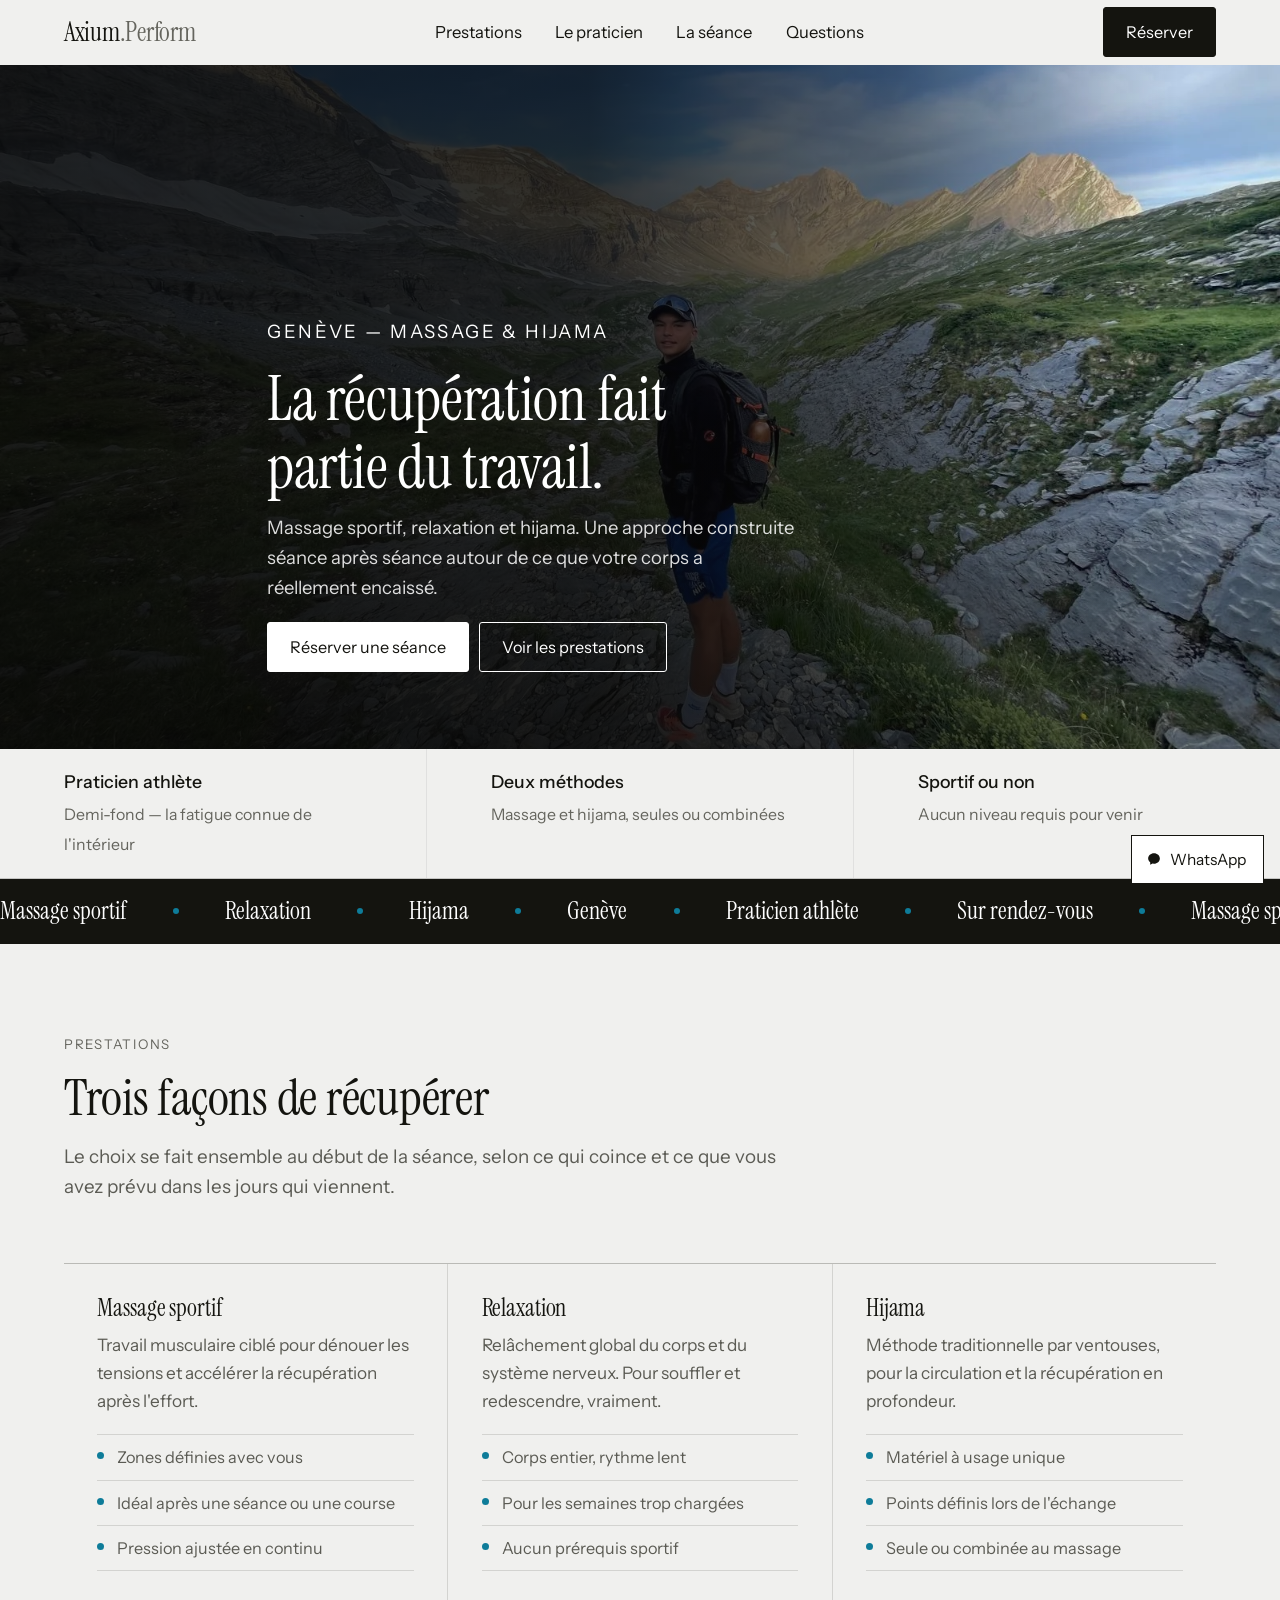
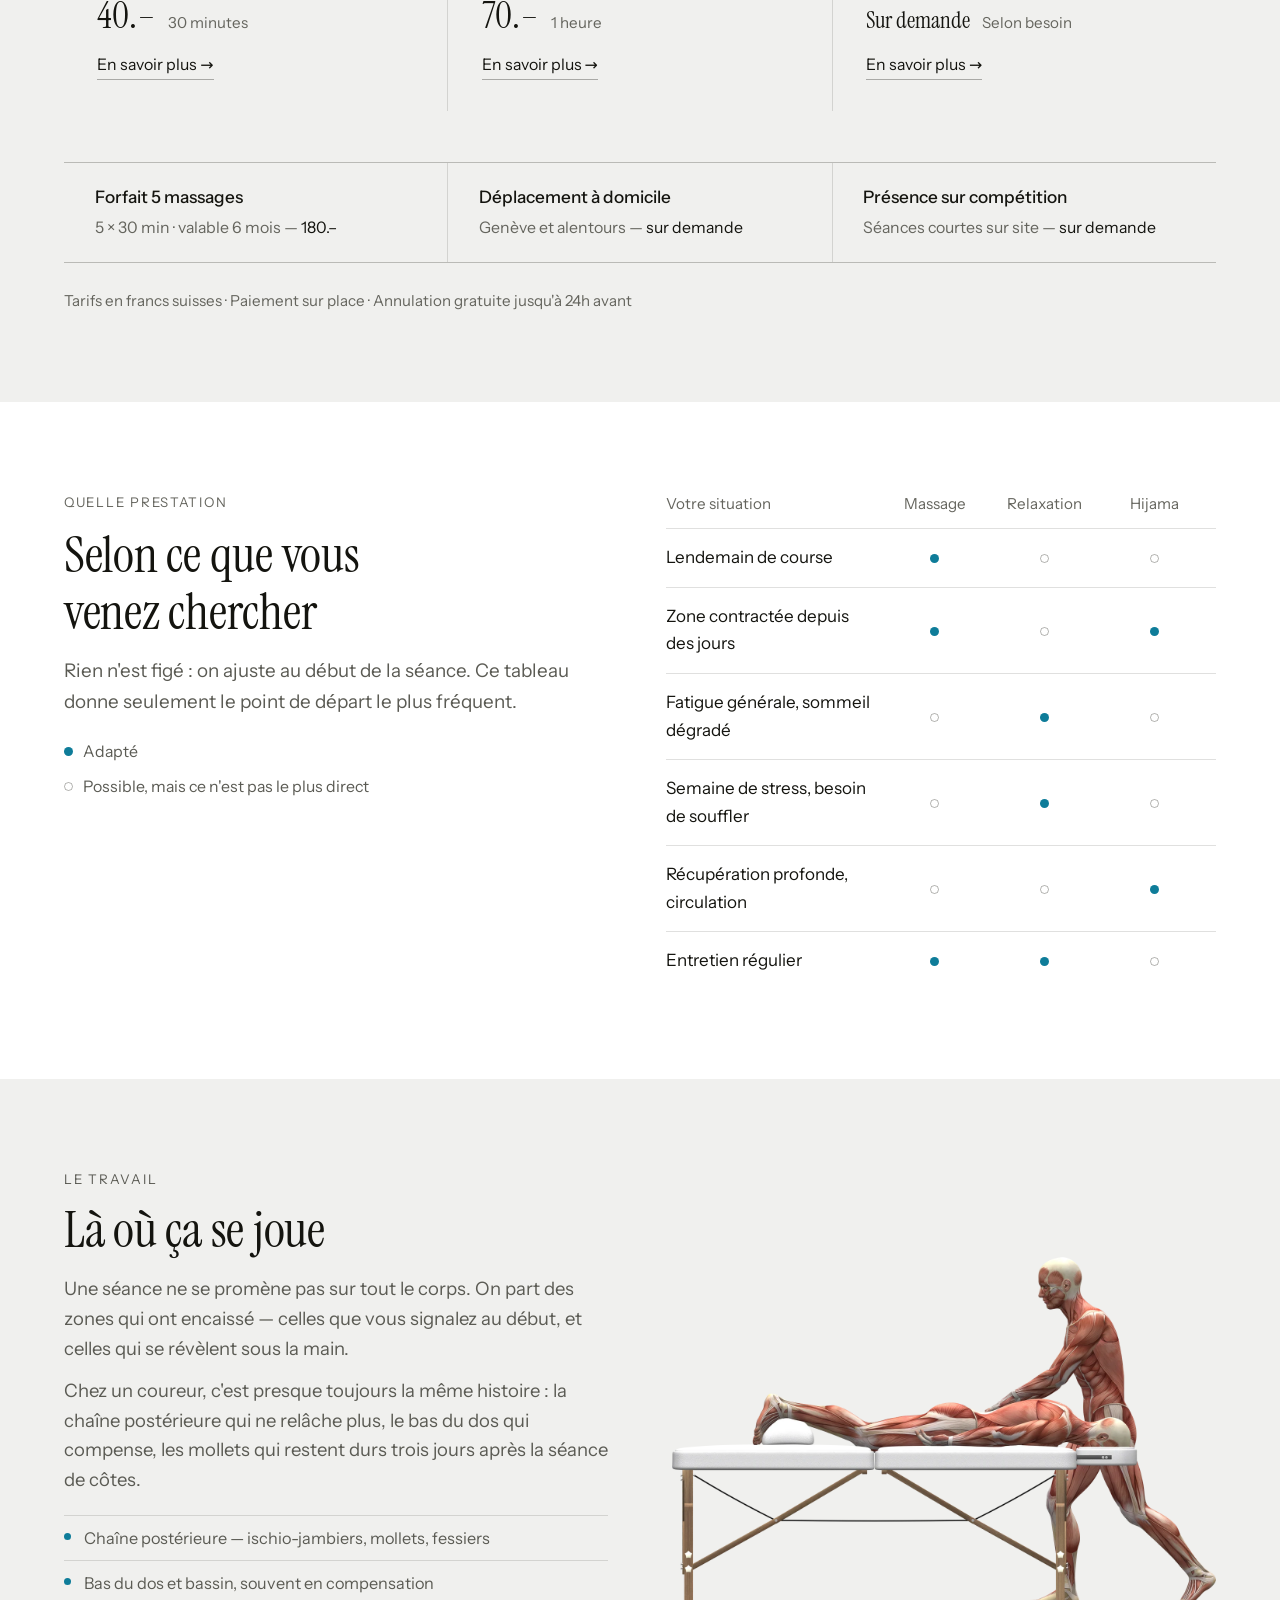
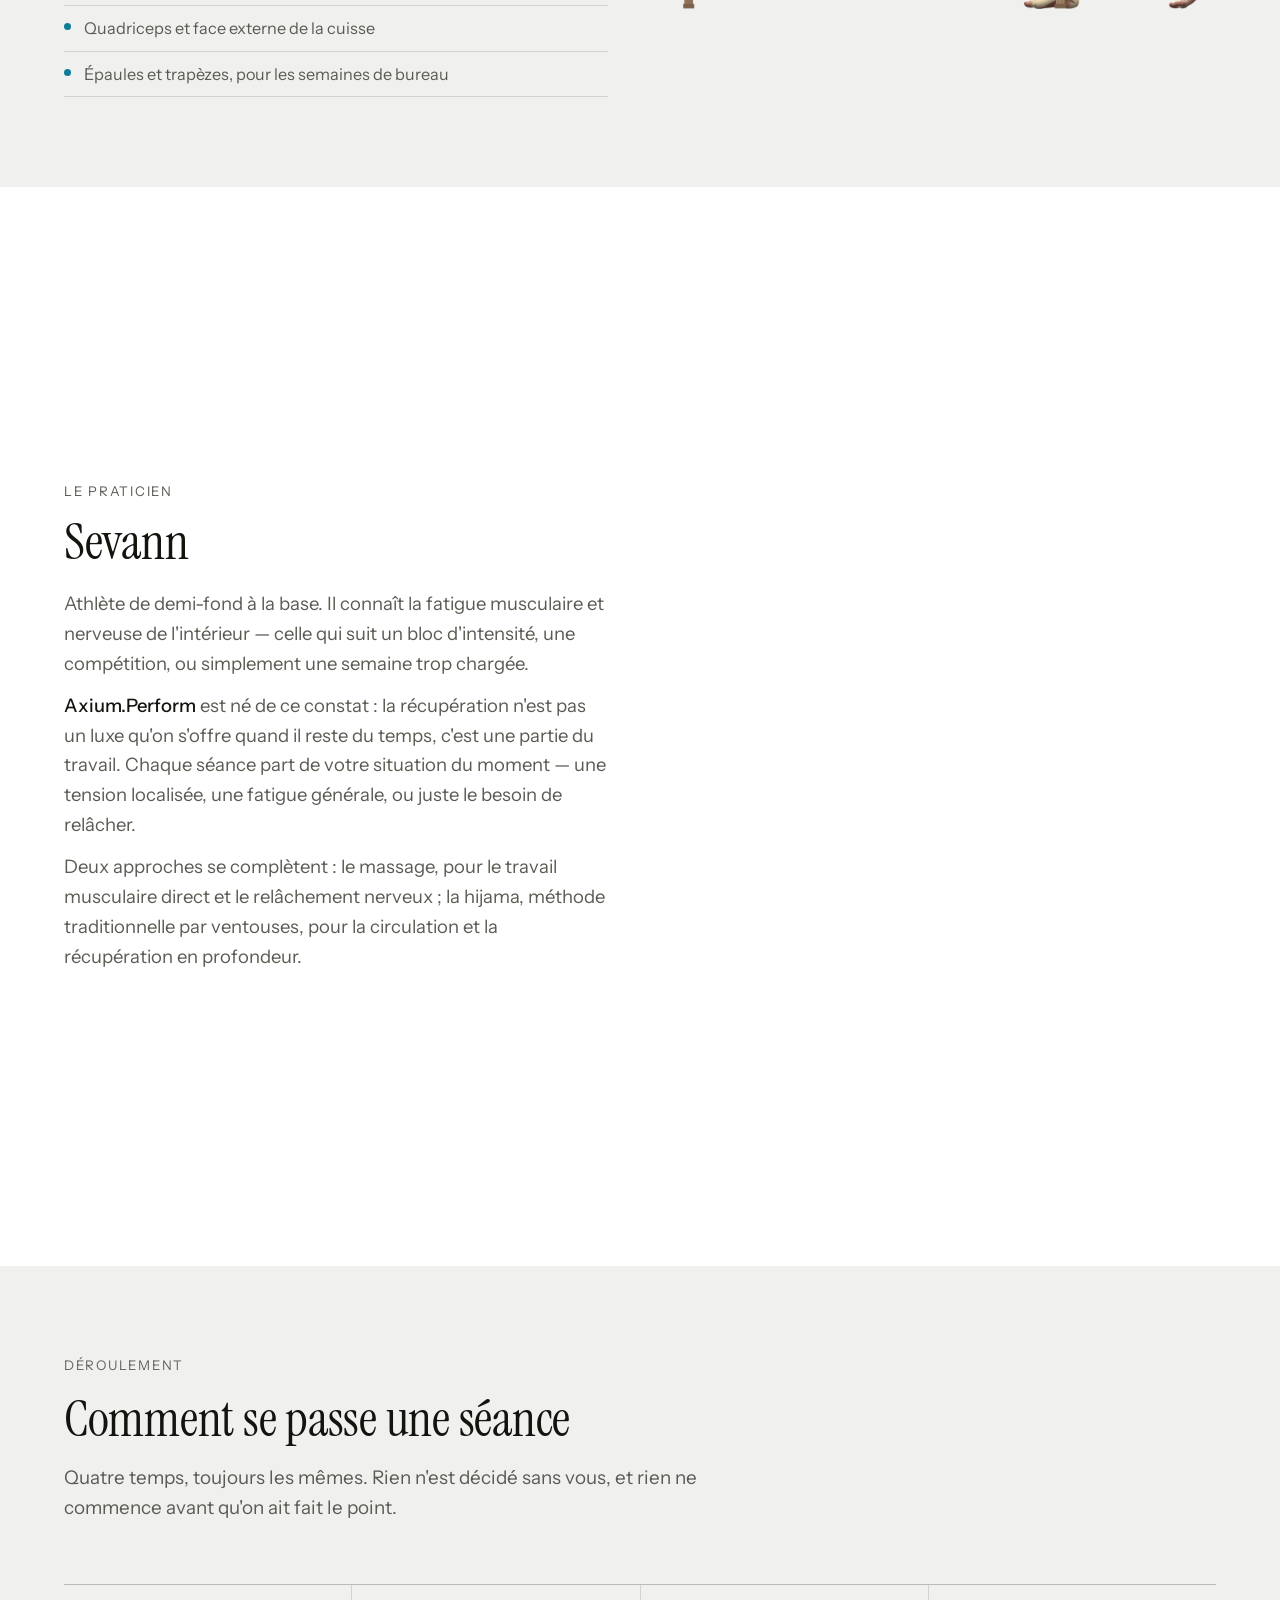
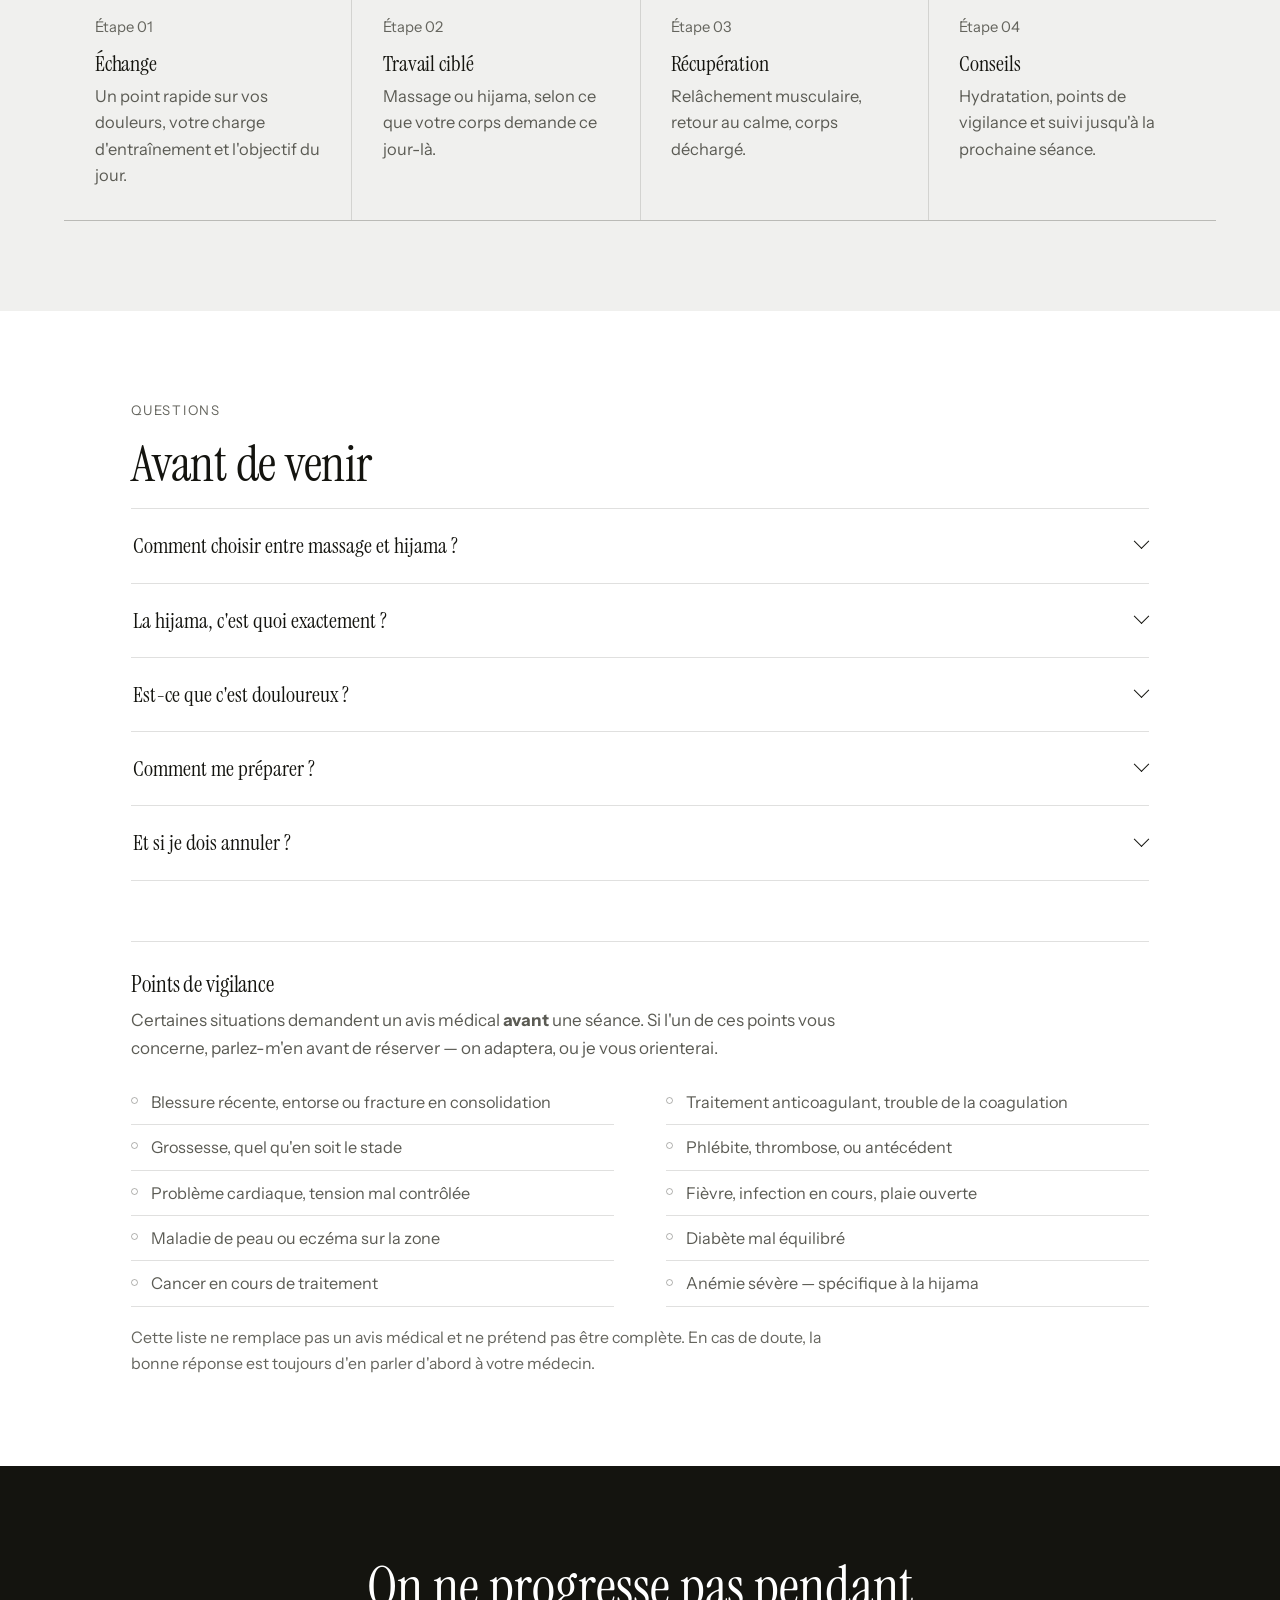
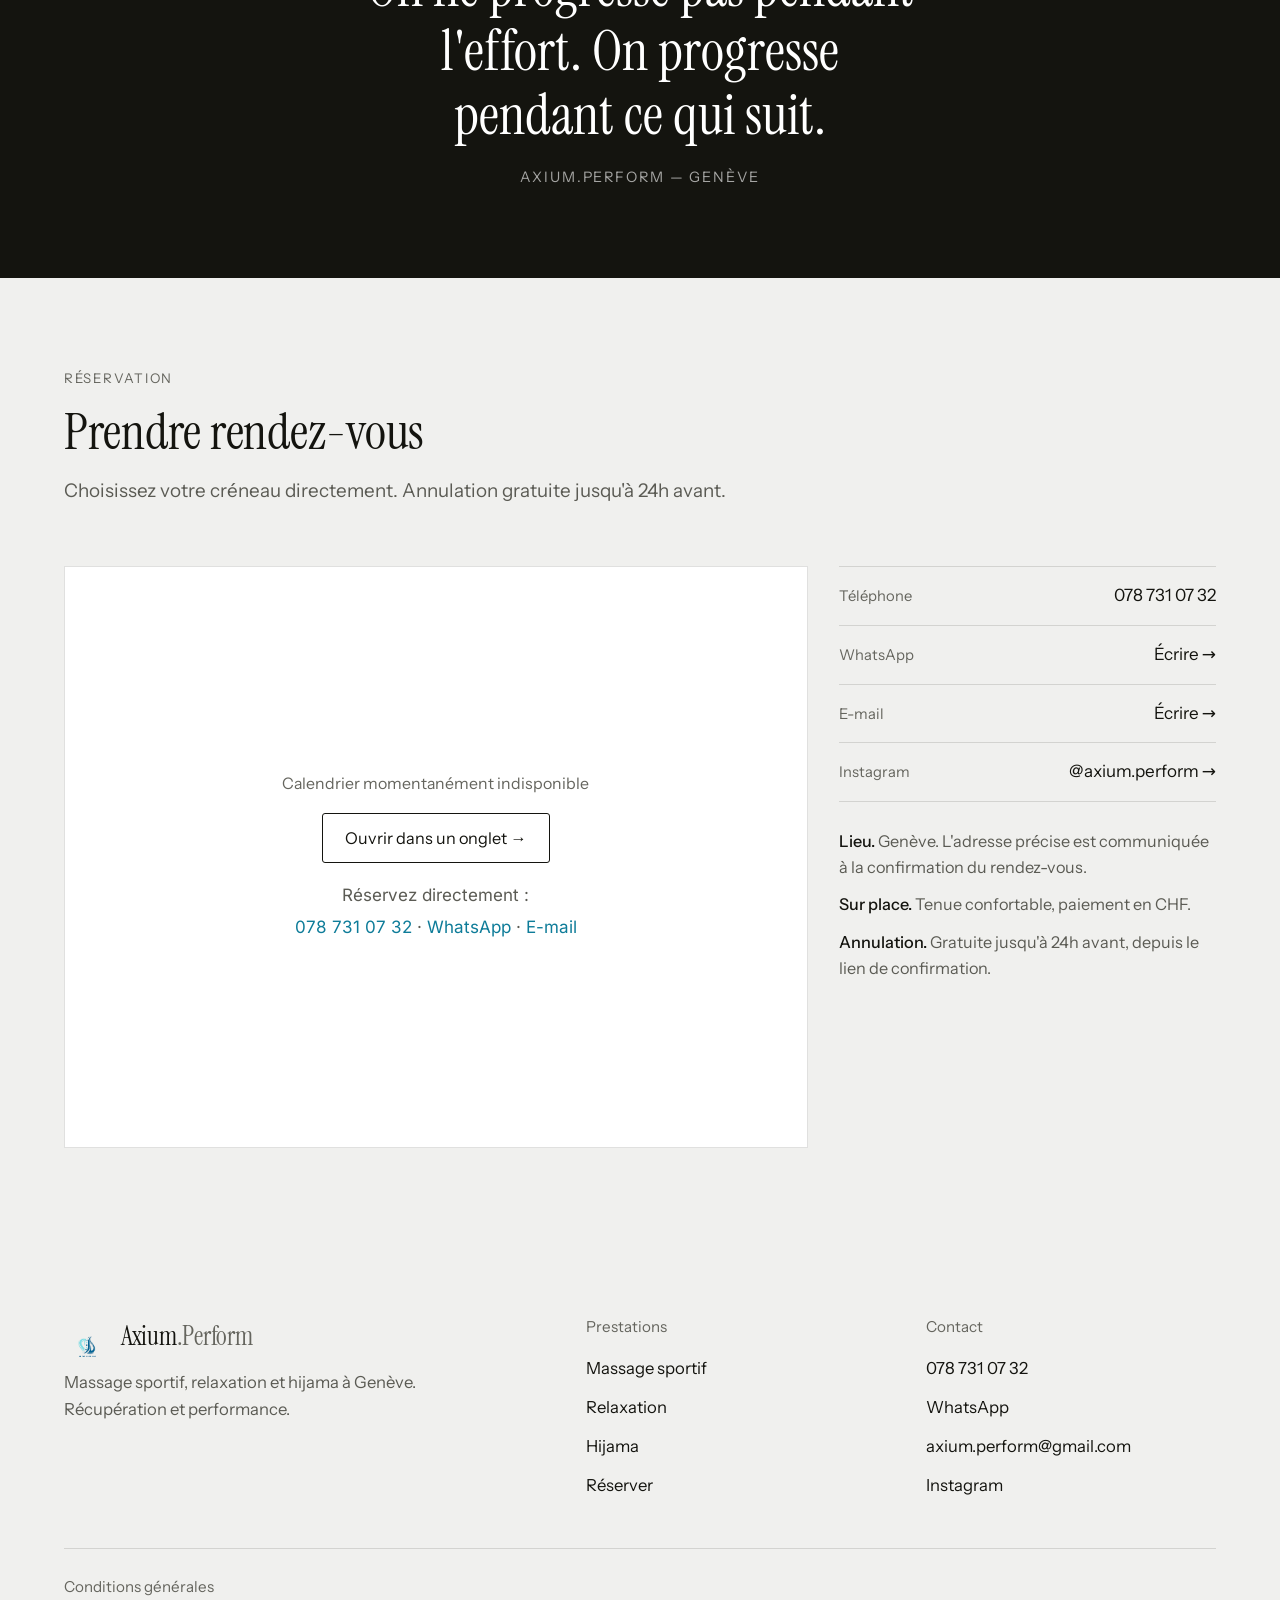
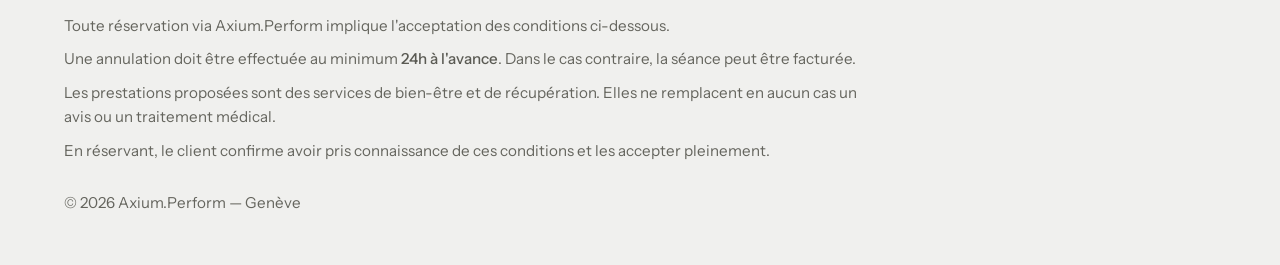
==== commit bc3b84b0: "Donne à la page le rythme visuel qui lui manquait L'accueil enchaînait huit blocs de texte sans qu'u" ====
--- a/index.html
+++ b/index.html
@@ -177,7 +177,9 @@
 h3{ font-size:1.32rem; }
 
 .eyebrow{
-  font-size:.82rem;
+  font-size:.72rem;
+  text-transform:uppercase;
+  letter-spacing:.13em;
   color:var(--gris-faible);
   margin-bottom:14px;
 }
@@ -343,15 +345,15 @@
   .carte-lien{ grid-column:1; }
 }
 
-.carte ul{ display:grid; gap:0; margin-bottom:26px; }
-.carte li{
+.carte ul, .liste{ display:grid; gap:0; margin-bottom:26px; }
+.carte li, .liste li{
   position:relative; padding:9px 0 9px 20px;
   font-size:.88rem; color:var(--gris);
   border-top:1px solid var(--ligne);
 }
-.carte li:last-child{ border-bottom:1px solid var(--ligne); }
+.carte li:last-child, .liste li:last-child{ border-bottom:1px solid var(--ligne); }
 /* La pastille : le seul endroit où la couleur apparaît. */
-.carte li::before{
+.carte li::before, .liste li::before{
   content:''; position:absolute; left:0; top:1.05em;
   width:7px; height:7px; border-radius:50%; background:var(--accent);
 }
@@ -400,6 +402,79 @@
 .etape i{ display:block; font-style:normal; font-size:.8rem; color:var(--gris-faible); margin-bottom:12px; }
 .etape h3{ font-size:1.18rem; margin-bottom:7px; }
 .etape p{ font-size:.89rem; color:var(--gris); }
+
+/* ═══════════ BANDEAU DÉFILANT ═══════════
+   Une bande d'encre qui coupe la page juste après le héros, et redonne
+   le nom des choses au passage.
+
+   Deux copies identiques de la même liste défilent côte à côte. Quand la
+   piste a parcouru la moitié de sa largeur, elle est revenue exactement
+   sur le début de la première copie : la boucle ne se voit pas. C'est
+   pour ça que la translation vaut -50 % et pas une distance en pixels —
+   elle reste juste quelle que soit la longueur du texte.
+
+   La seconde copie est masquée aux lecteurs d'écran : c'est le même
+   texte deux fois, il ne doit être annoncé qu'une. */
+.ticker{ background:var(--encre); color:var(--blanc); overflow:hidden; padding:clamp(13px,1.4vw,20px) 0; }
+.ticker-piste{ display:flex; width:max-content; animation:defile 42s linear infinite; }
+.ticker:hover .ticker-piste{ animation-play-state:paused; }
+.ticker-suite{ display:flex; align-items:center; }
+.ticker-suite li{
+  display:flex; align-items:center;
+  gap:clamp(26px,3.6vw,54px); padding-right:clamp(26px,3.6vw,54px);
+  font-family:'Instrument Serif',Georgia,serif; font-weight:400;
+  font-size:clamp(1.06rem,1.9vw,1.55rem); line-height:1.2;
+  white-space:nowrap;
+}
+/* La pastille sert de séparateur : le même point bleu que dans les
+   listes, c'est la seule couleur de la page. */
+.ticker-suite li::after{
+  content:''; flex:none; width:6px; height:6px; border-radius:50%; background:var(--accent);
+}
+@keyframes defile{ from{ transform:translateX(0); } to{ transform:translateX(-50%); } }
+/* animation:none l'emporte même sur la durée !important posée plus bas
+   pour le mouvement réduit : sans nom d'animation, rien ne se joue. */
+@media (prefers-reduced-motion:reduce){ .ticker-piste{ animation:none; } }
+
+/* ═══════════ TEXTE EN VIS-À-VIS D'UNE IMAGE ═══════════
+   Deux colonnes qui se partagent la largeur, et qui s'empilent d'elles-
+   mêmes quand il n'y a plus la place pour deux. Aucune largeur d'écran
+   n'est nommée : c'est la place disponible qui tranche. */
+.duo{
+  display:grid; align-items:center;
+  gap:var(--e5) clamp(30px,5vw,80px);
+  grid-template-columns:repeat(auto-fit,minmax(min(100%,21rem),1fr));
+}
+.duo > div > p{ color:var(--gris); max-width:52ch; margin-bottom:var(--e2); }
+.duo > div > p:last-of-type{ margin-bottom:0; }
+.duo .liste{ margin-top:var(--e3); margin-bottom:0; }
+.duo-image img{ width:100%; height:auto; }
+
+/* Le portrait est recadré en hauteur, et borné : à mi-largeur d'un grand
+   écran, une image au format 4/5 ferait presque un écran de haut. */
+.portrait{ width:100%; max-width:25rem; justify-self:center; }
+.portrait img{ width:100%; aspect-ratio:4/5; object-fit:cover; object-position:54% 62%; }
+
+/* ═══════════ DÉCLARATION ═══════════
+   Une respiration avant la réservation : une seule phrase, en grand,
+   sur fond d'encre. Rien à lire, rien à cliquer. */
+.declaration{ background:var(--encre); color:var(--blanc); text-align:center; }
+.declaration blockquote{
+  font-family:'Instrument Serif',Georgia,serif; font-weight:400;
+  font-size:clamp(1.9rem,4.4vw,3.25rem); line-height:1.13;
+  max-width:24ch; margin-inline:auto; text-wrap:balance;
+}
+.declaration figcaption{ margin-top:var(--e3); font-size:.78rem; text-transform:uppercase; letter-spacing:.13em; color:rgba(255,255,255,.62); }
+
+/* ═══════════ PRATICIEN ═══════════ */
+/* La remise à zéro globale enlève la marge des paragraphes ; il faut la
+   rendre là où plusieurs se suivent, sinon le texte forme un seul pavé.
+   La mesure est bornée ici, pas sur .etroit : la largeur de 62rem sert
+   aussi à des blocs qui ne sont pas du texte courant. */
+#praticien p{ color:var(--gris); max-width:66ch; margin-bottom:var(--e2); }
+#praticien p:last-child{ margin-bottom:0; }
+#praticien strong{ color:var(--encre); font-weight:500; }
+#praticien h2{ margin-bottom:var(--e3); }
 
 /* ═══════════ QUESTIONS ═══════════ */
 .faq details{ border-bottom:1px solid var(--ligne); }
@@ -577,6 +652,28 @@
     <div class="repere"><b>Deux méthodes</b><span>Massage et hijama, seules ou combinées</span></div>
     <div class="repere"><b>Sportif ou non</b><span>Aucun niveau requis pour venir</span></div>
   </div>
+  </div>
+
+  <!-- BANDEAU DÉFILANT -->
+  <div class="ticker">
+    <div class="ticker-piste">
+      <ul class="ticker-suite">
+        <li>Massage sportif</li>
+        <li>Relaxation</li>
+        <li>Hijama</li>
+        <li>Genève</li>
+        <li>Praticien athlète</li>
+        <li>Sur rendez-vous</li>
+      </ul>
+      <ul class="ticker-suite" aria-hidden="true">
+        <li>Massage sportif</li>
+        <li>Relaxation</li>
+        <li>Hijama</li>
+        <li>Genève</li>
+        <li>Praticien athlète</li>
+        <li>Sur rendez-vous</li>
+      </ul>
+    </div>
   </div>
 
   <!-- PRESTATIONS -->
@@ -676,9 +773,35 @@
     </div>
   </section>
 
+  <!-- LE TRAVAIL -->
+  <section id="travail" class="sur-papier">
+    <div class="wrap duo">
+      <div class="up">
+        <p class="eyebrow">Le travail</p>
+        <h2>Là où ça se joue</h2>
+        <p>Une séance ne se promène pas sur tout le corps. On part des zones qui ont encaissé — celles que vous signalez au début, et celles qui se révèlent sous la main.</p>
+        <p>Chez un coureur, c'est presque toujours la même histoire : la chaîne postérieure qui ne relâche plus, le bas du dos qui compense, les mollets qui restent durs trois jours après la séance de côtes.</p>
+        <ul class="liste">
+          <li>Chaîne postérieure — ischio-jambiers, mollets, fessiers</li>
+          <li>Bas du dos et bassin, souvent en compensation</li>
+          <li>Quadriceps et face externe de la cuisse</li>
+          <li>Épaules et trapèzes, pour les semaines de bureau</li>
+        </ul>
+      </div>
+      <figure class="duo-image up">
+        <img src="anatomie-1400.webp"
+             srcset="anatomie-1400.webp 1400w, anatomie-2800.webp 2800w"
+             sizes="(min-width:64rem) 44vw, 100vw"
+             width="1400" height="906"
+             alt="Illustration anatomique : un praticien appuie des deux mains sur les muscles postérieurs d'une personne allongée à plat ventre sur une table de massage."
+             loading="lazy" decoding="async">
+      </figure>
+    </div>
+  </section>
+
   <!-- PRATICIEN -->
   <section id="praticien">
-    <div class="wrap etroit">
+    <div class="wrap duo">
       <div class="up">
         <p class="eyebrow">Le praticien</p>
         <h2>Sevann</h2>
@@ -686,6 +809,15 @@
         <p><strong>Axium.Perform</strong> est né de ce constat : la récupération n'est pas un luxe qu'on s'offre quand il reste du temps, c'est une partie du travail. Chaque séance part de votre situation du moment — une tension localisée, une fatigue générale, ou juste le besoin de relâcher.</p>
         <p>Deux approches se complètent : le massage, pour le travail musculaire direct et le relâchement nerveux ; la hijama, méthode traditionnelle par ventouses, pour la circulation et la récupération en profondeur.</p>
       </div>
+
+      <figure class="portrait up">
+        <img src="sevann-1200.webp"
+             srcset="sevann-1200.webp 1200w, sevann-1600.webp 1600w"
+             sizes="(min-width:64rem) 25rem, 100vw"
+             width="1200" height="900"
+             alt="Sevann en montagne, en tenue de course, sur un sentier de pierres."
+             loading="lazy" decoding="async">
+      </figure>
     </div>
   </section>
 
@@ -769,6 +901,16 @@
         </ul>
         <p class="fin">Cette liste ne remplace pas un avis médical et ne prétend pas être complète. En cas de doute, la bonne réponse est toujours d'en parler d'abord à votre médecin.</p>
       </div>
+    </div>
+  </section>
+
+  <!-- DÉCLARATION -->
+  <section class="declaration">
+    <div class="wrap">
+      <figure>
+        <blockquote>On ne progresse pas pendant l'effort. On progresse pendant ce qui suit.</blockquote>
+        <figcaption>Axium.Perform — Genève</figcaption>
+      </figure>
     </div>
   </section>
 
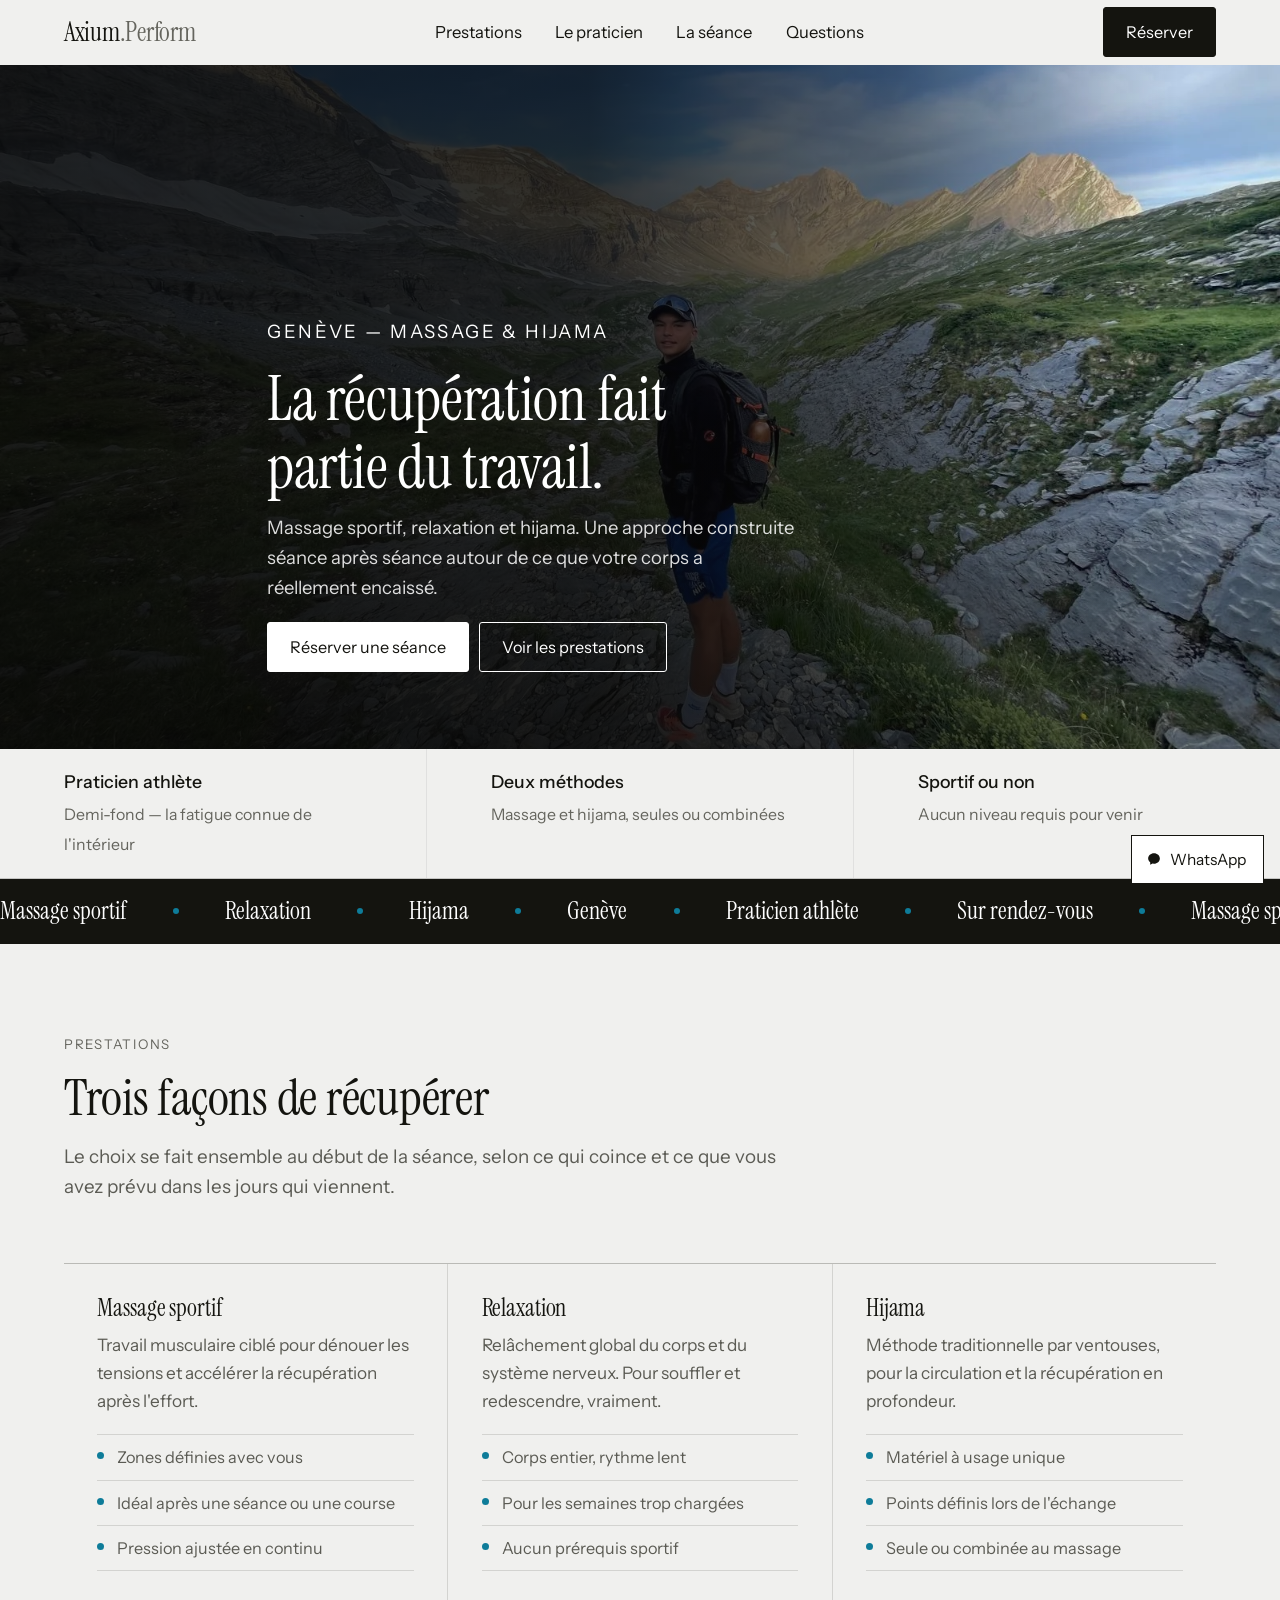
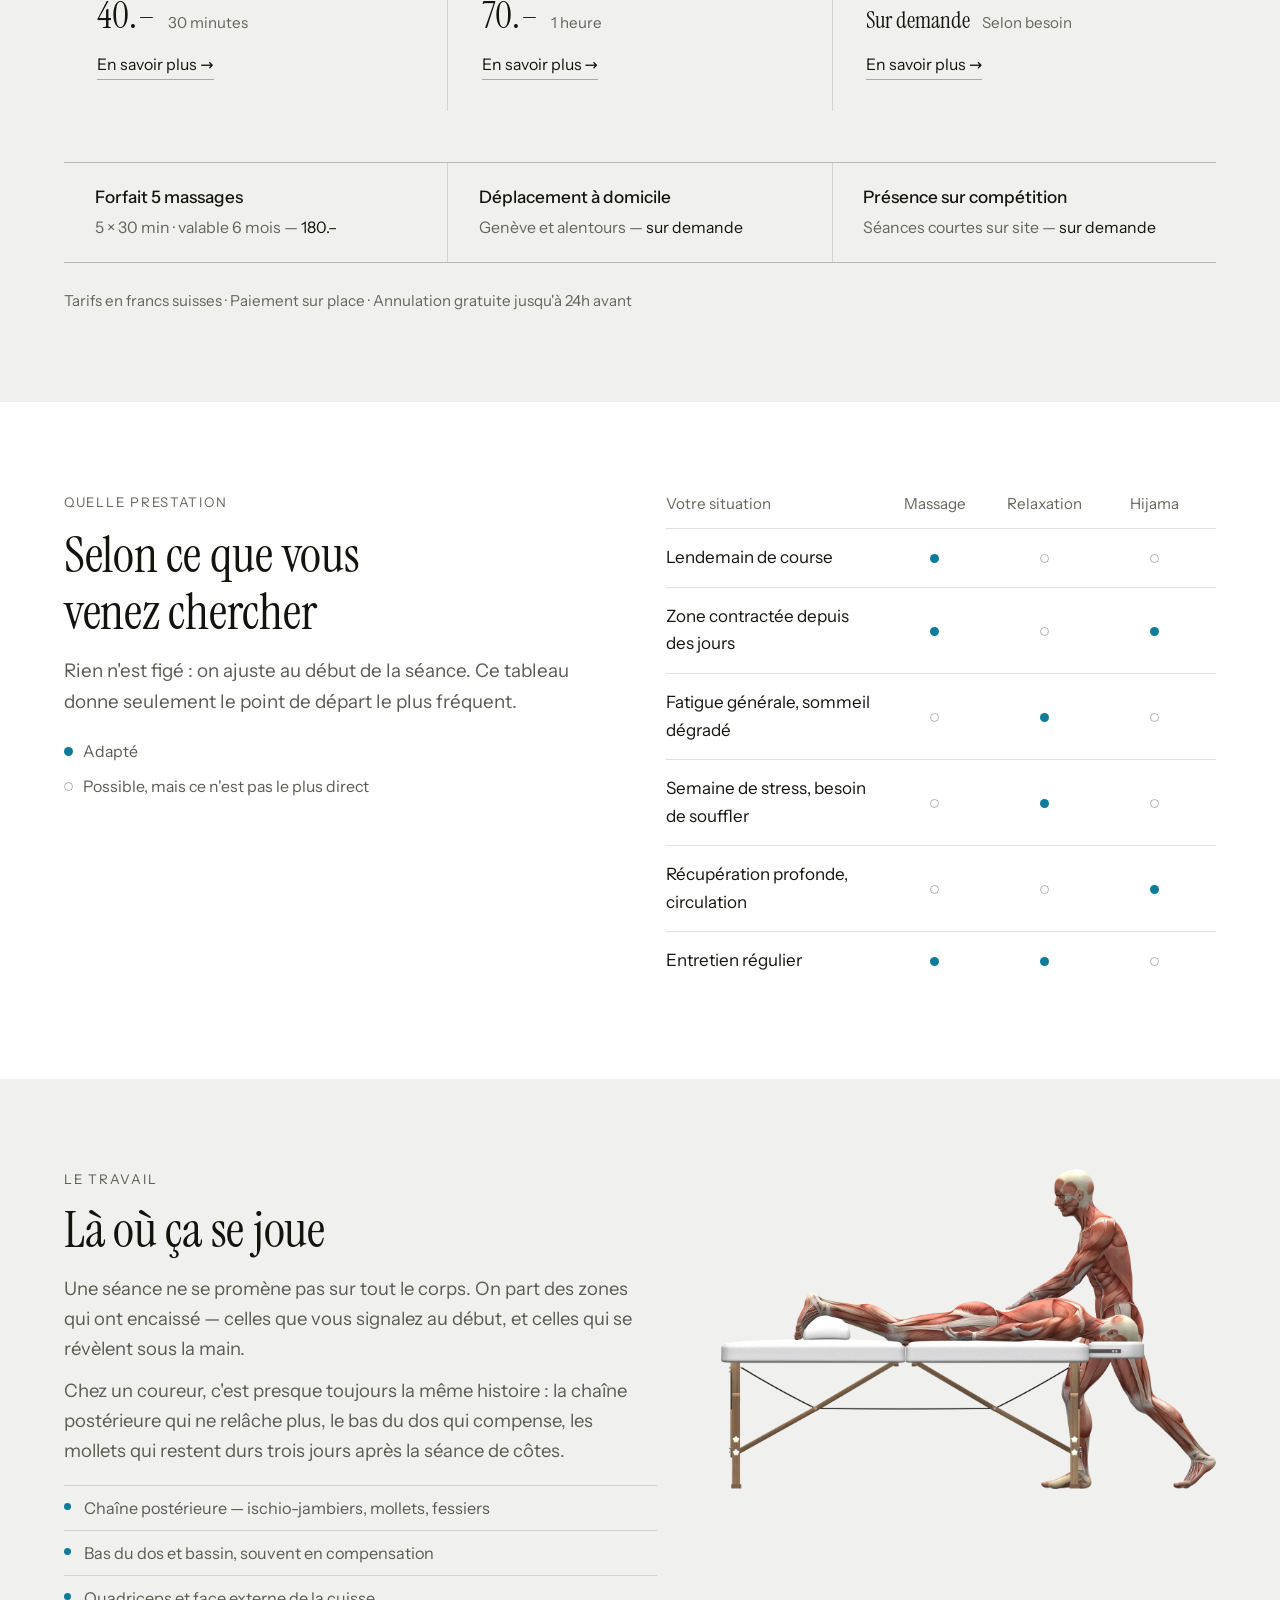
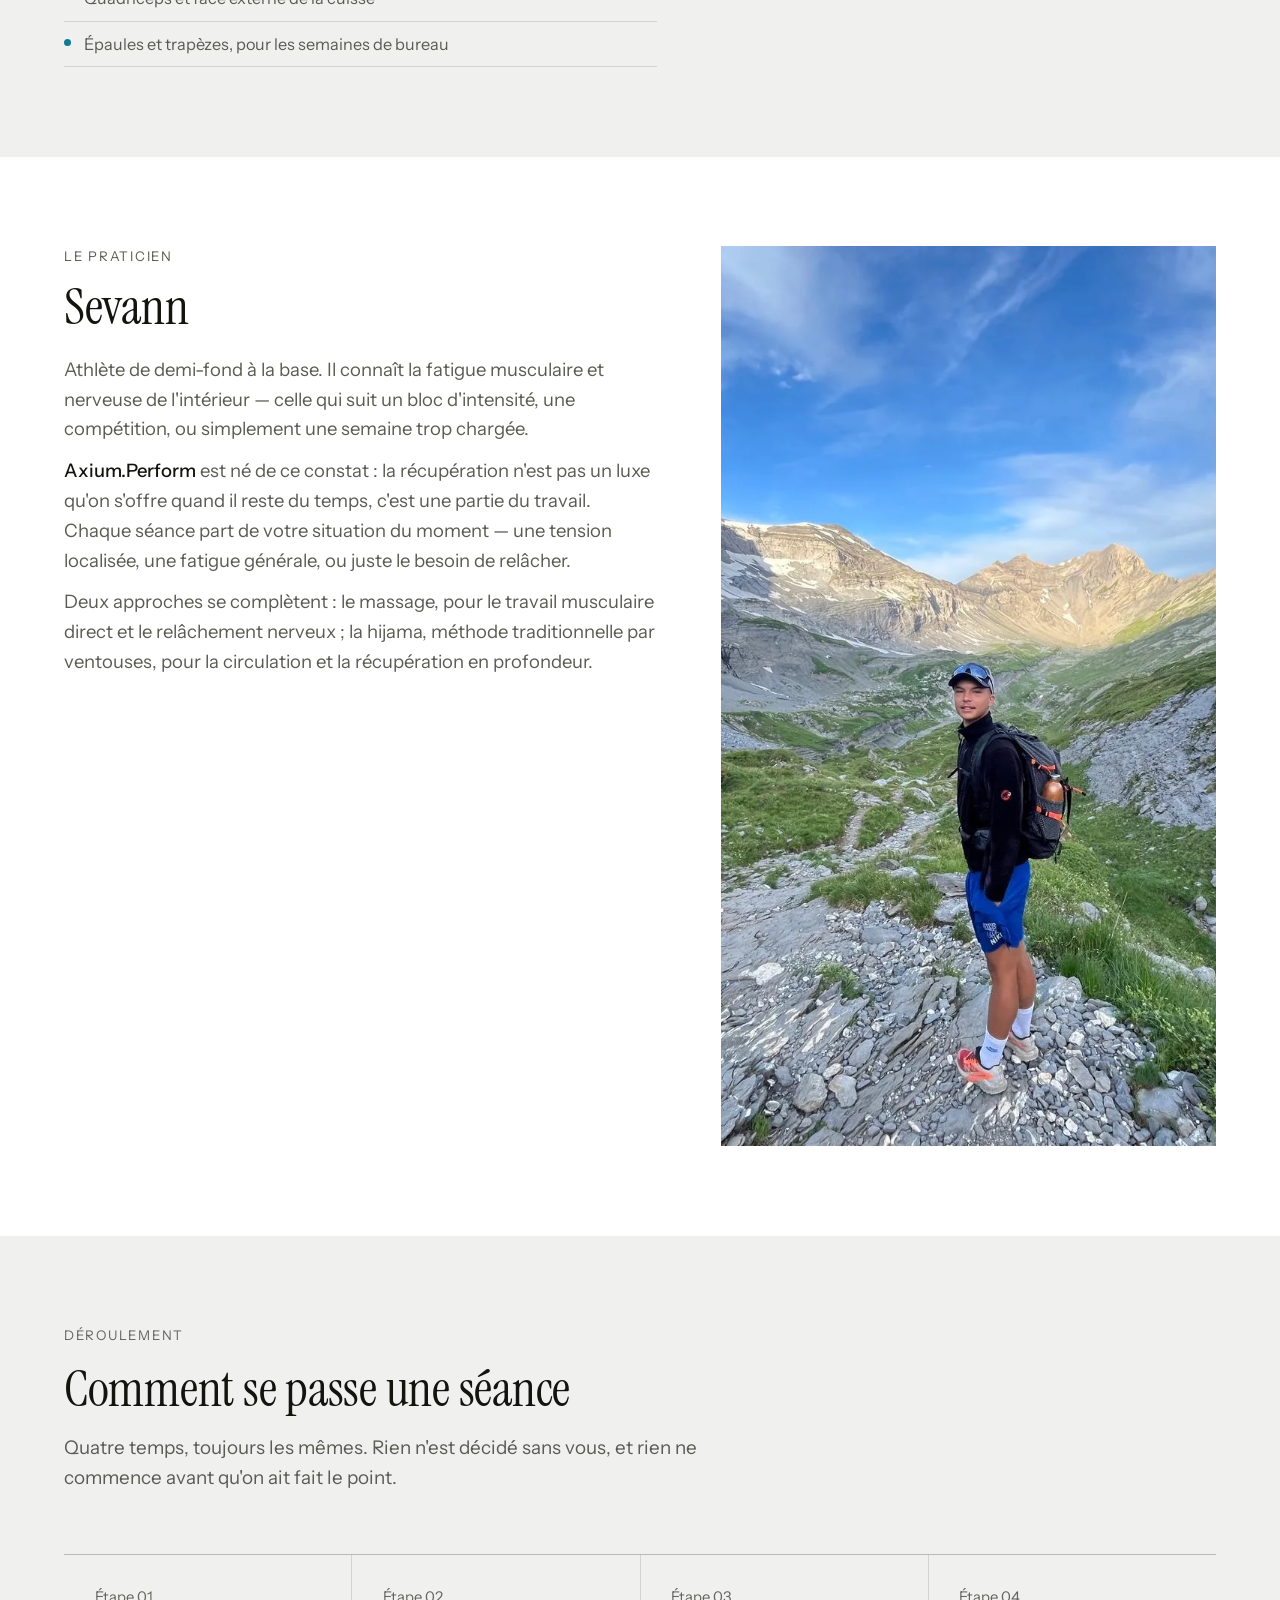
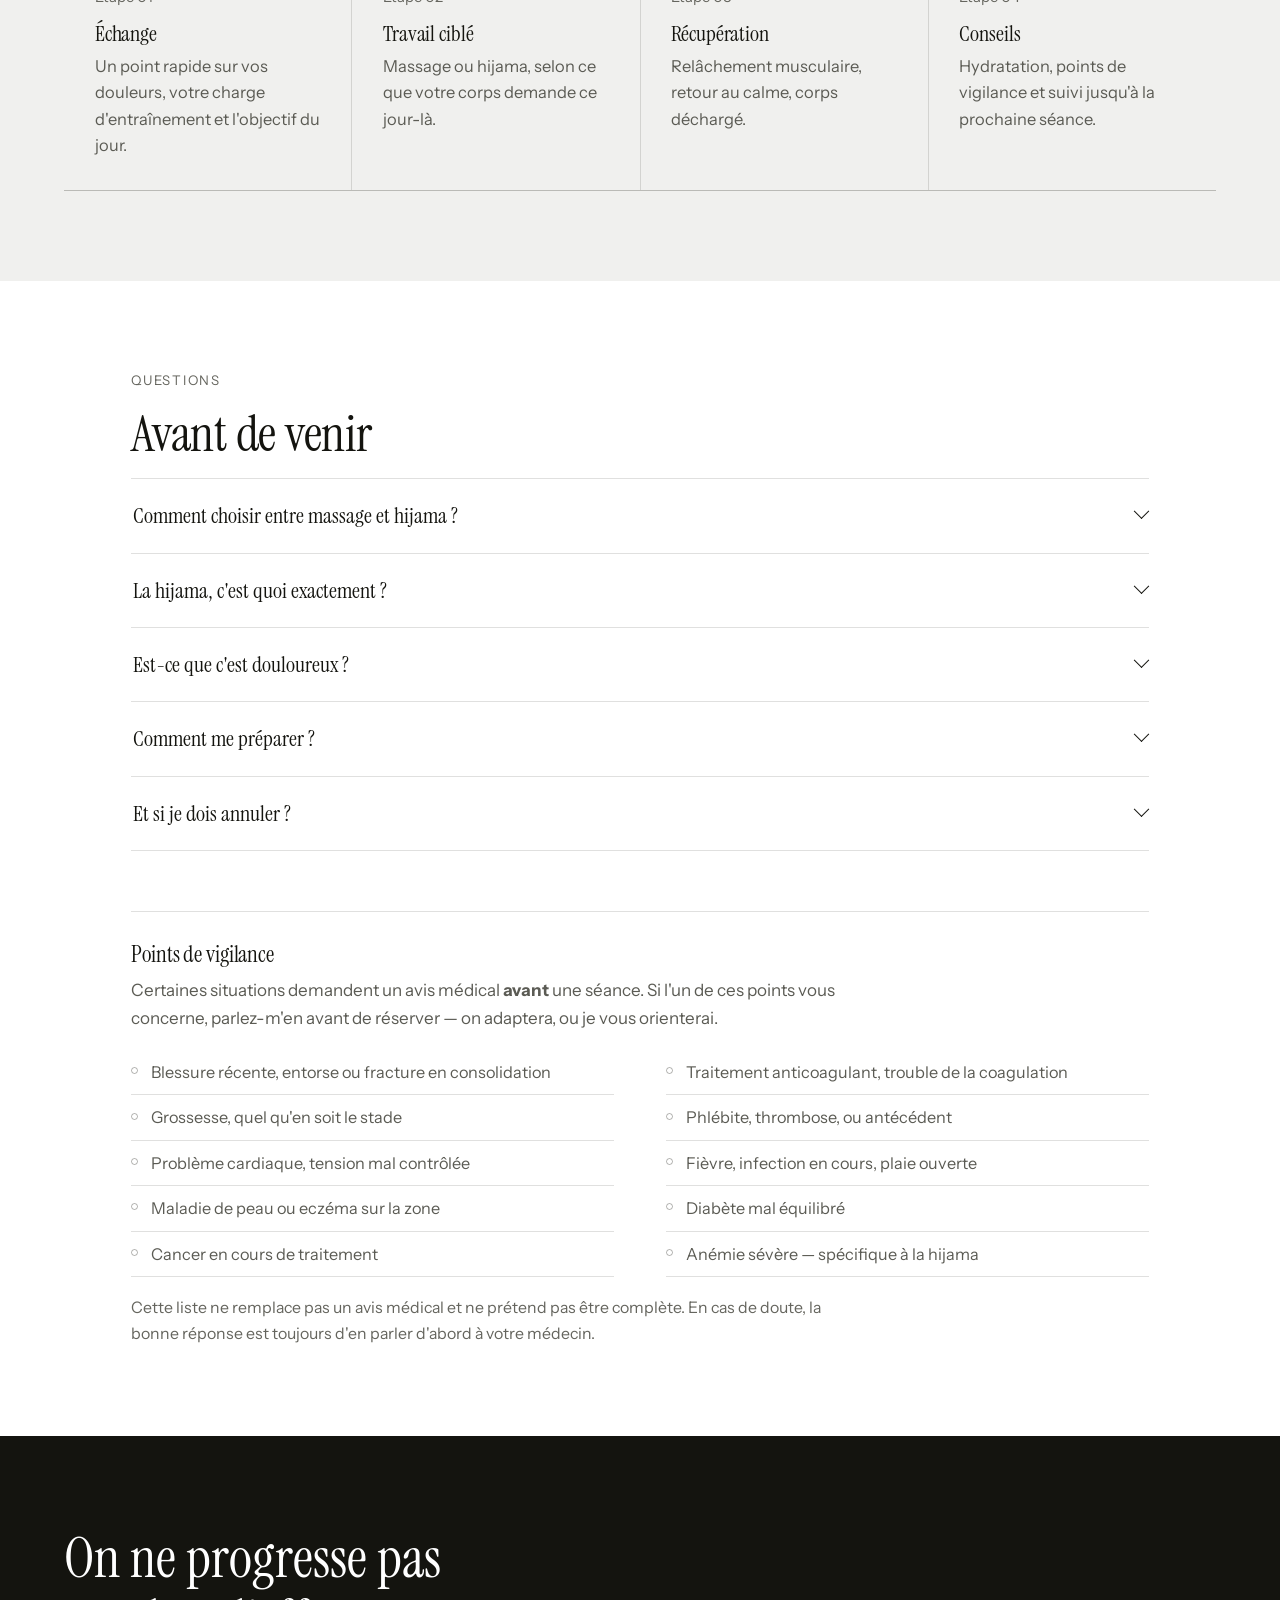
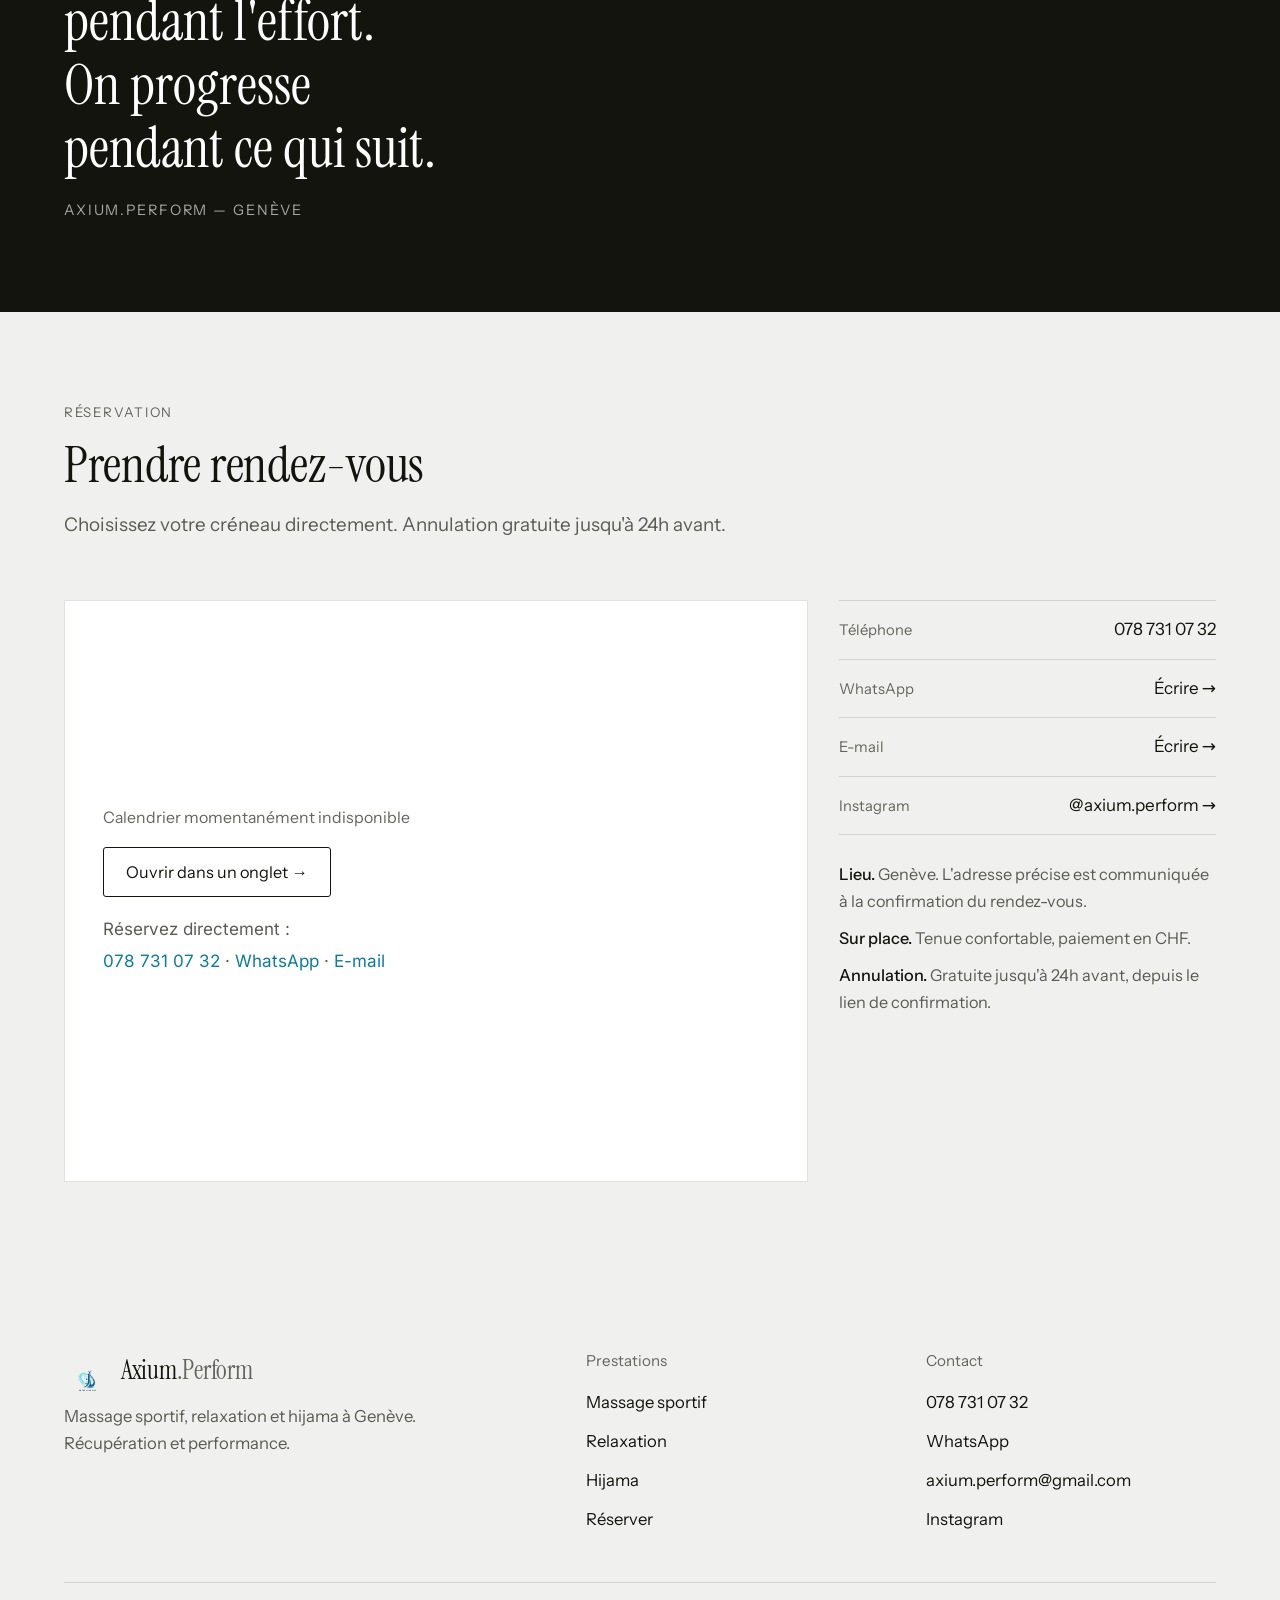
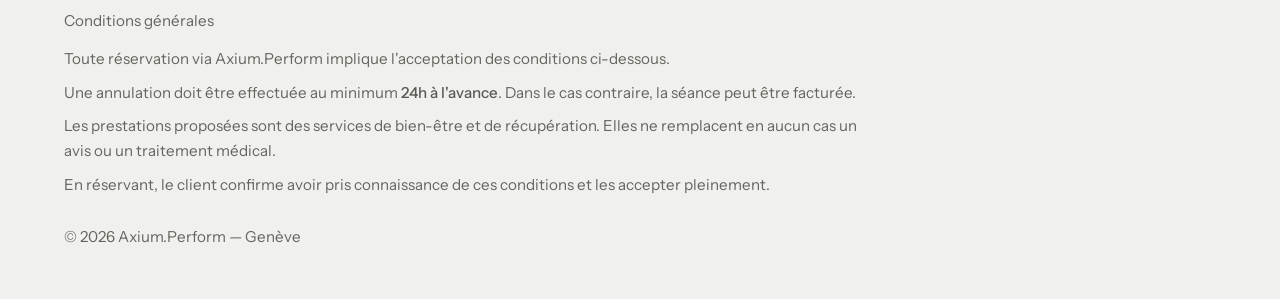
==== commit b3e7bb1d: "Ancre les textes en haut à gauche, plus rien ne flotte au milieu Trois endroits laissaient le texte " ====
--- a/index.html
+++ b/index.html
@@ -437,32 +437,44 @@
 @media (prefers-reduced-motion:reduce){ .ticker-piste{ animation:none; } }
 
 /* ═══════════ TEXTE EN VIS-À-VIS D'UNE IMAGE ═══════════
-   Deux colonnes qui se partagent la largeur, et qui s'empilent d'elles-
-   mêmes quand il n'y a plus la place pour deux. Aucune largeur d'écran
-   n'est nommée : c'est la place disponible qui tranche. */
+   Deux colonnes qui s'empilent d'elles-mêmes quand il n'y a plus la
+   place pour deux. Aucune largeur d'écran n'est nommée : c'est la place
+   disponible qui tranche.
+
+   align-items:start, et pas center. Centrer verticalement une colonne de
+   texte contre une image plus haute qu'elle la fait flotter au milieu du
+   vide, sans rien pour la retenir. Alignée en haut, elle part du même
+   trait que l'image, et la page garde une ligne d'horizon.
+
+   La colonne de texte est la plus large des deux : c'est elle qu'on lit,
+   l'image n'est qu'un appui. */
 .duo{
-  display:grid; align-items:center;
+  display:grid; align-items:start;
   gap:var(--e5) clamp(30px,5vw,80px);
-  grid-template-columns:repeat(auto-fit,minmax(min(100%,21rem),1fr));
+  grid-template-columns:1fr;
+}
+@container (min-width:48rem){
+  .duo{ grid-template-columns:1.2fr 1fr; }
 }
 .duo > div > p{ color:var(--gris); max-width:52ch; margin-bottom:var(--e2); }
 .duo > div > p:last-of-type{ margin-bottom:0; }
 .duo .liste{ margin-top:var(--e3); margin-bottom:0; }
 .duo-image img{ width:100%; height:auto; }
 
-/* Le portrait est recadré en hauteur, et borné : à mi-largeur d'un grand
-   écran, une image au format 4/5 ferait presque un écran de haut. */
-.portrait{ width:100%; max-width:25rem; justify-self:center; }
+/* Le portrait remplit sa colonne et commence à son bord gauche. C'est
+   la colonne, désormais la plus étroite des deux, qui le tient : plus
+   besoin d'une largeur maximale posée à la main. */
+.portrait{ width:100%; justify-self:start; }
 .portrait img{ width:100%; aspect-ratio:4/5; object-fit:cover; object-position:54% 62%; }
 
 /* ═══════════ DÉCLARATION ═══════════
    Une respiration avant la réservation : une seule phrase, en grand,
    sur fond d'encre. Rien à lire, rien à cliquer. */
-.declaration{ background:var(--encre); color:var(--blanc); text-align:center; }
+.declaration{ background:var(--encre); color:var(--blanc); }
 .declaration blockquote{
   font-family:'Instrument Serif',Georgia,serif; font-weight:400;
   font-size:clamp(1.9rem,4.4vw,3.25rem); line-height:1.13;
-  max-width:24ch; margin-inline:auto; text-wrap:balance;
+  max-width:20ch; text-wrap:balance;
 }
 .declaration figcaption{ margin-top:var(--e3); font-size:.78rem; text-transform:uppercase; letter-spacing:.13em; color:rgba(255,255,255,.62); }
 
@@ -517,8 +529,8 @@
 .cal-widget{ position:relative; z-index:1; min-height:580px; width:100%; }
 .cal-repli{
   position:absolute; inset:0; z-index:2;
-  display:flex; flex-direction:column; align-items:center; justify-content:center;
-  gap:16px; padding:32px; text-align:center; background:var(--blanc);
+  display:flex; flex-direction:column; align-items:flex-start; justify-content:center;
+  gap:16px; padding:clamp(24px,3vw,40px); background:var(--blanc);
 }
 .cal-repli.is-done{ opacity:0; visibility:hidden; }
 .cal-repli p{ font-size:.86rem; color:var(--gris-faible); }
@@ -775,7 +787,8 @@
 
   <!-- LE TRAVAIL -->
   <section id="travail" class="sur-papier">
-    <div class="wrap duo">
+    <div class="wrap mesure">
+    <div class="duo">
       <div class="up">
         <p class="eyebrow">Le travail</p>
         <h2>Là où ça se joue</h2>
@@ -797,11 +810,13 @@
              loading="lazy" decoding="async">
       </figure>
     </div>
+    </div>
   </section>
 
   <!-- PRATICIEN -->
   <section id="praticien">
-    <div class="wrap duo">
+    <div class="wrap mesure">
+    <div class="duo">
       <div class="up">
         <p class="eyebrow">Le praticien</p>
         <h2>Sevann</h2>
@@ -818,6 +833,7 @@
              alt="Sevann en montagne, en tenue de course, sur un sentier de pierres."
              loading="lazy" decoding="async">
       </figure>
+    </div>
     </div>
   </section>
 
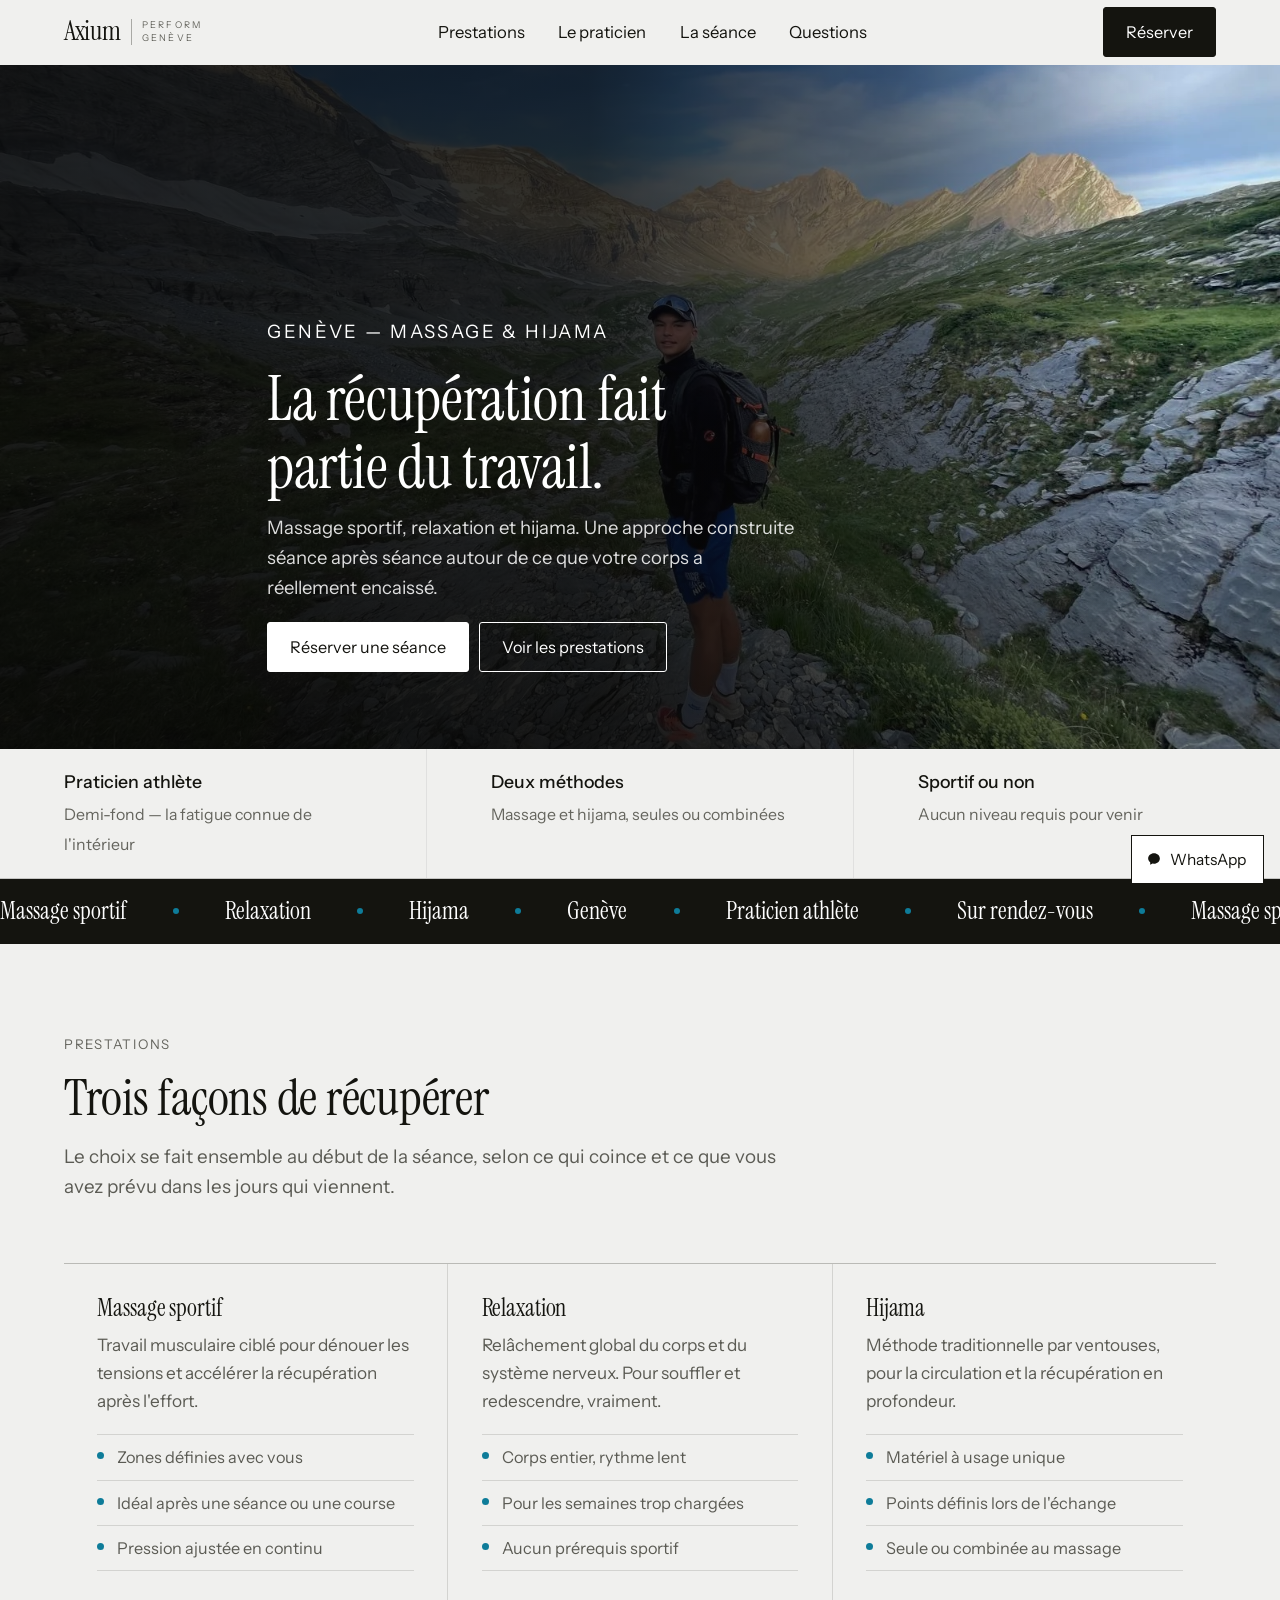
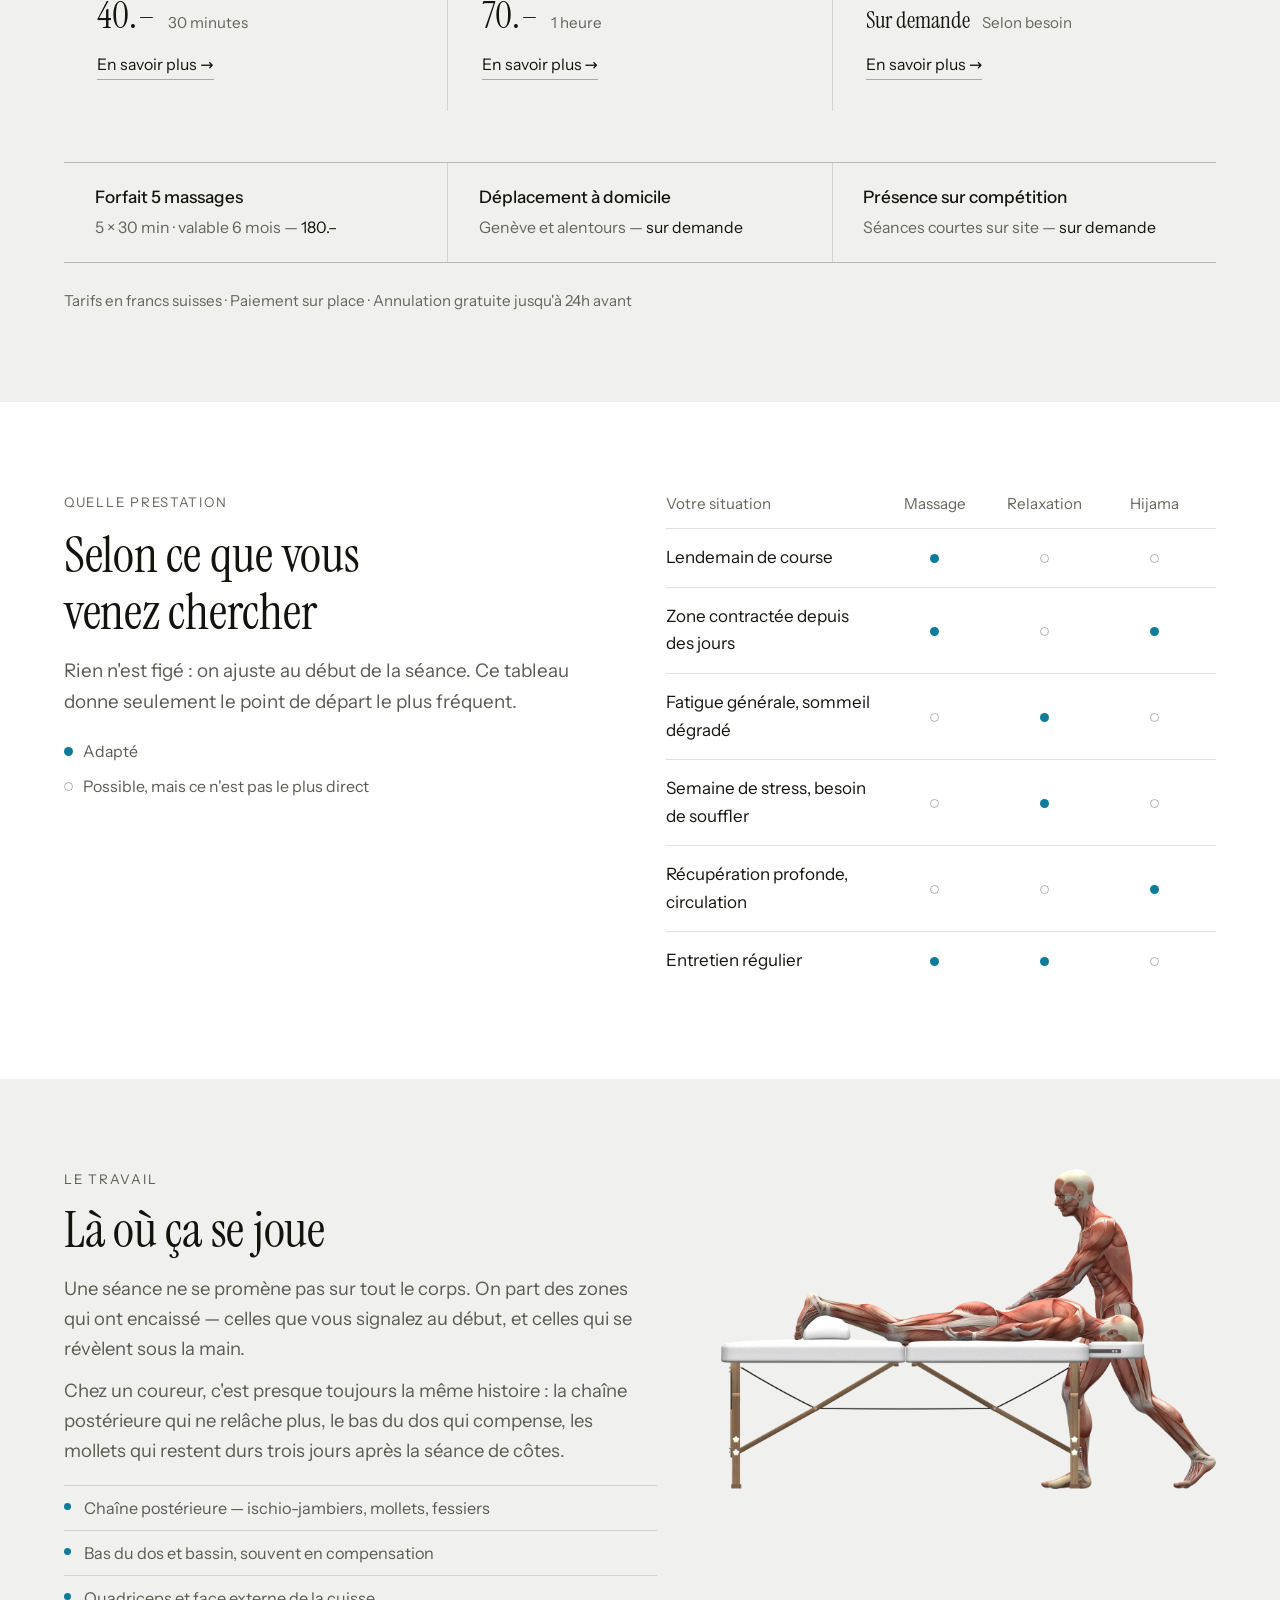
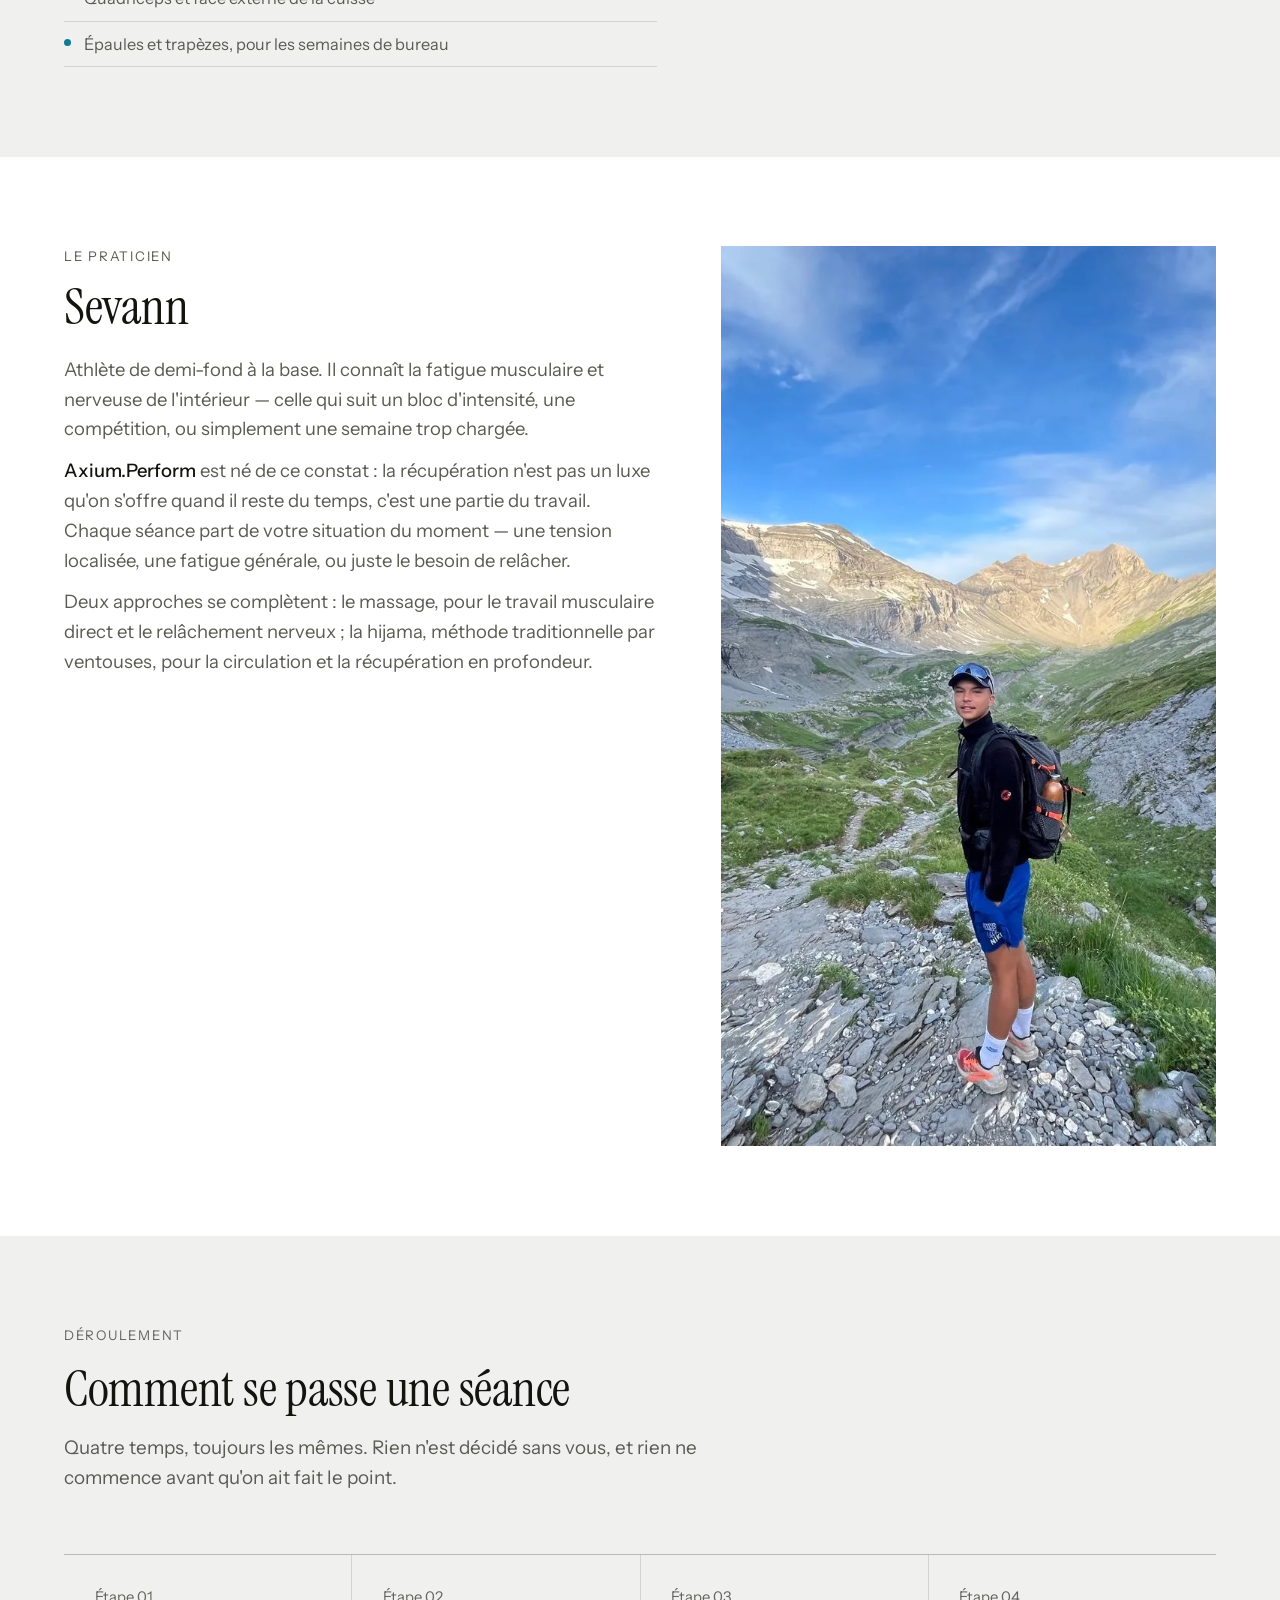
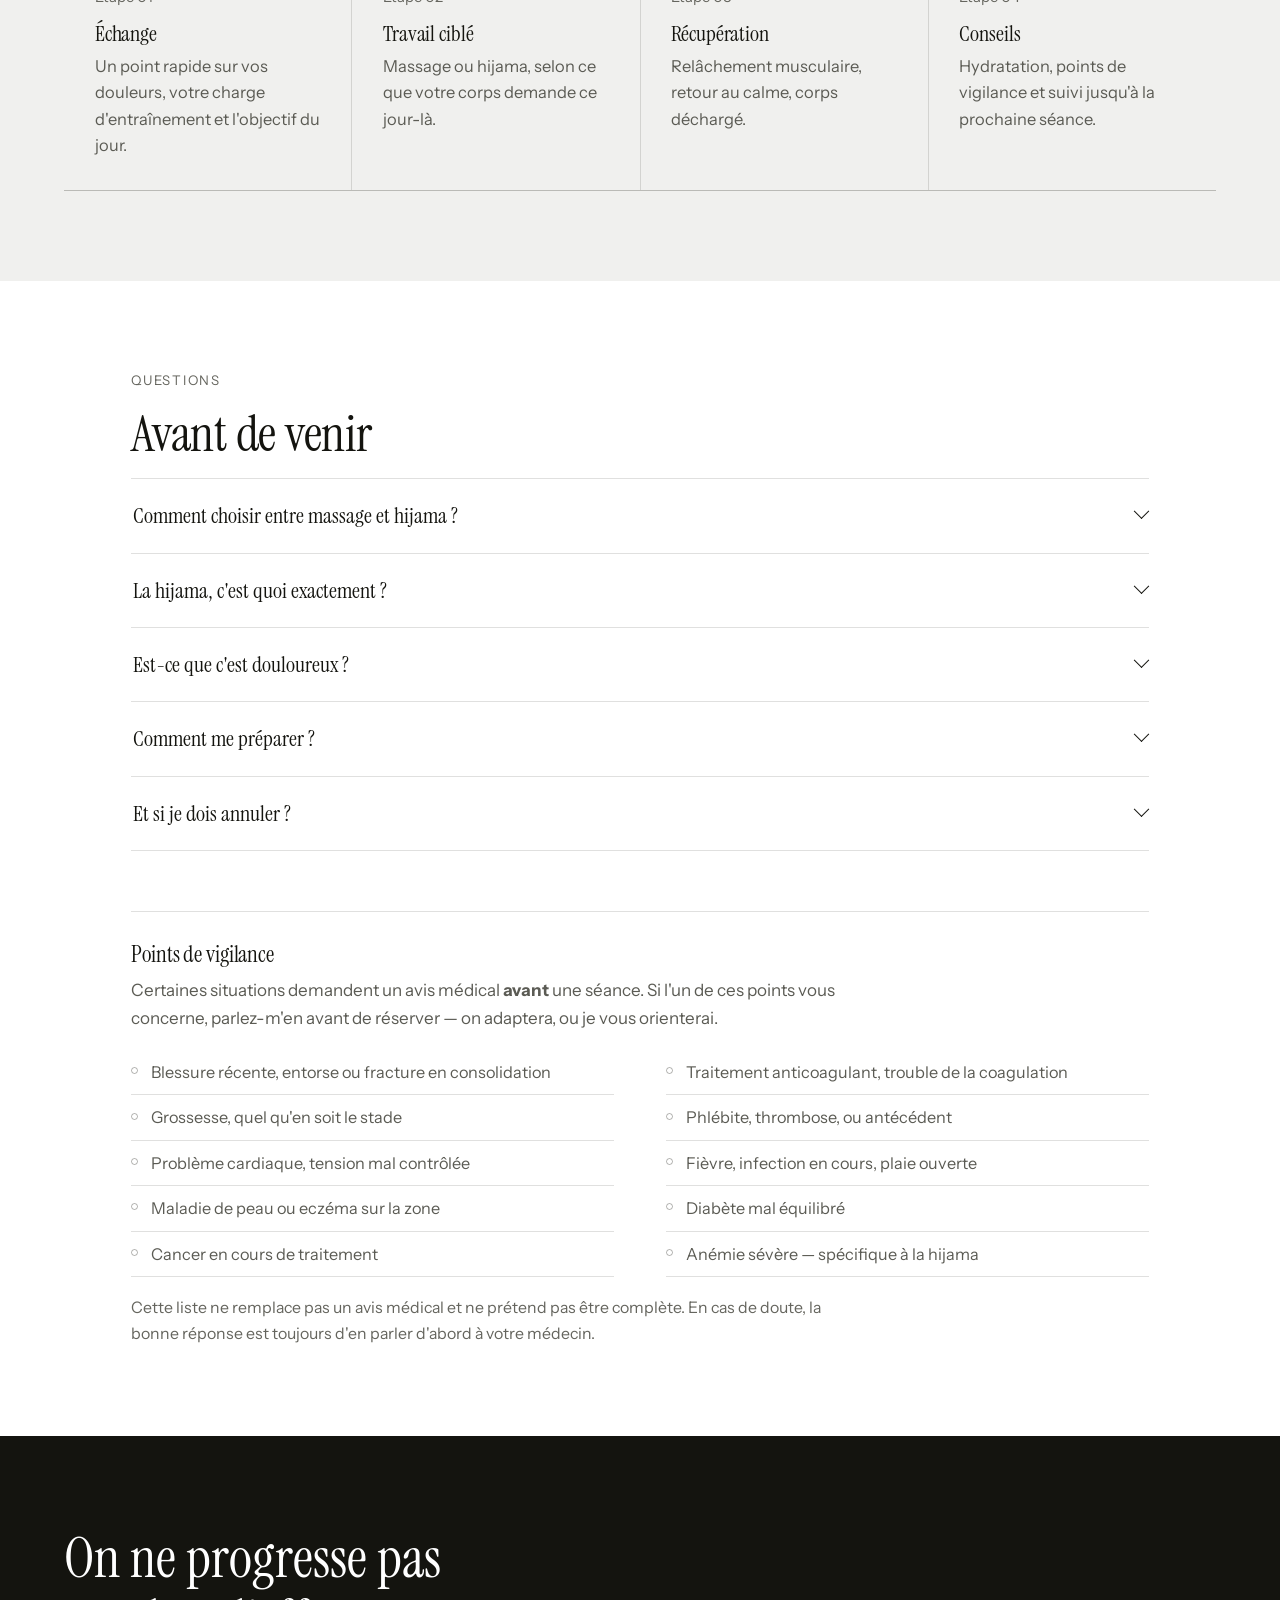
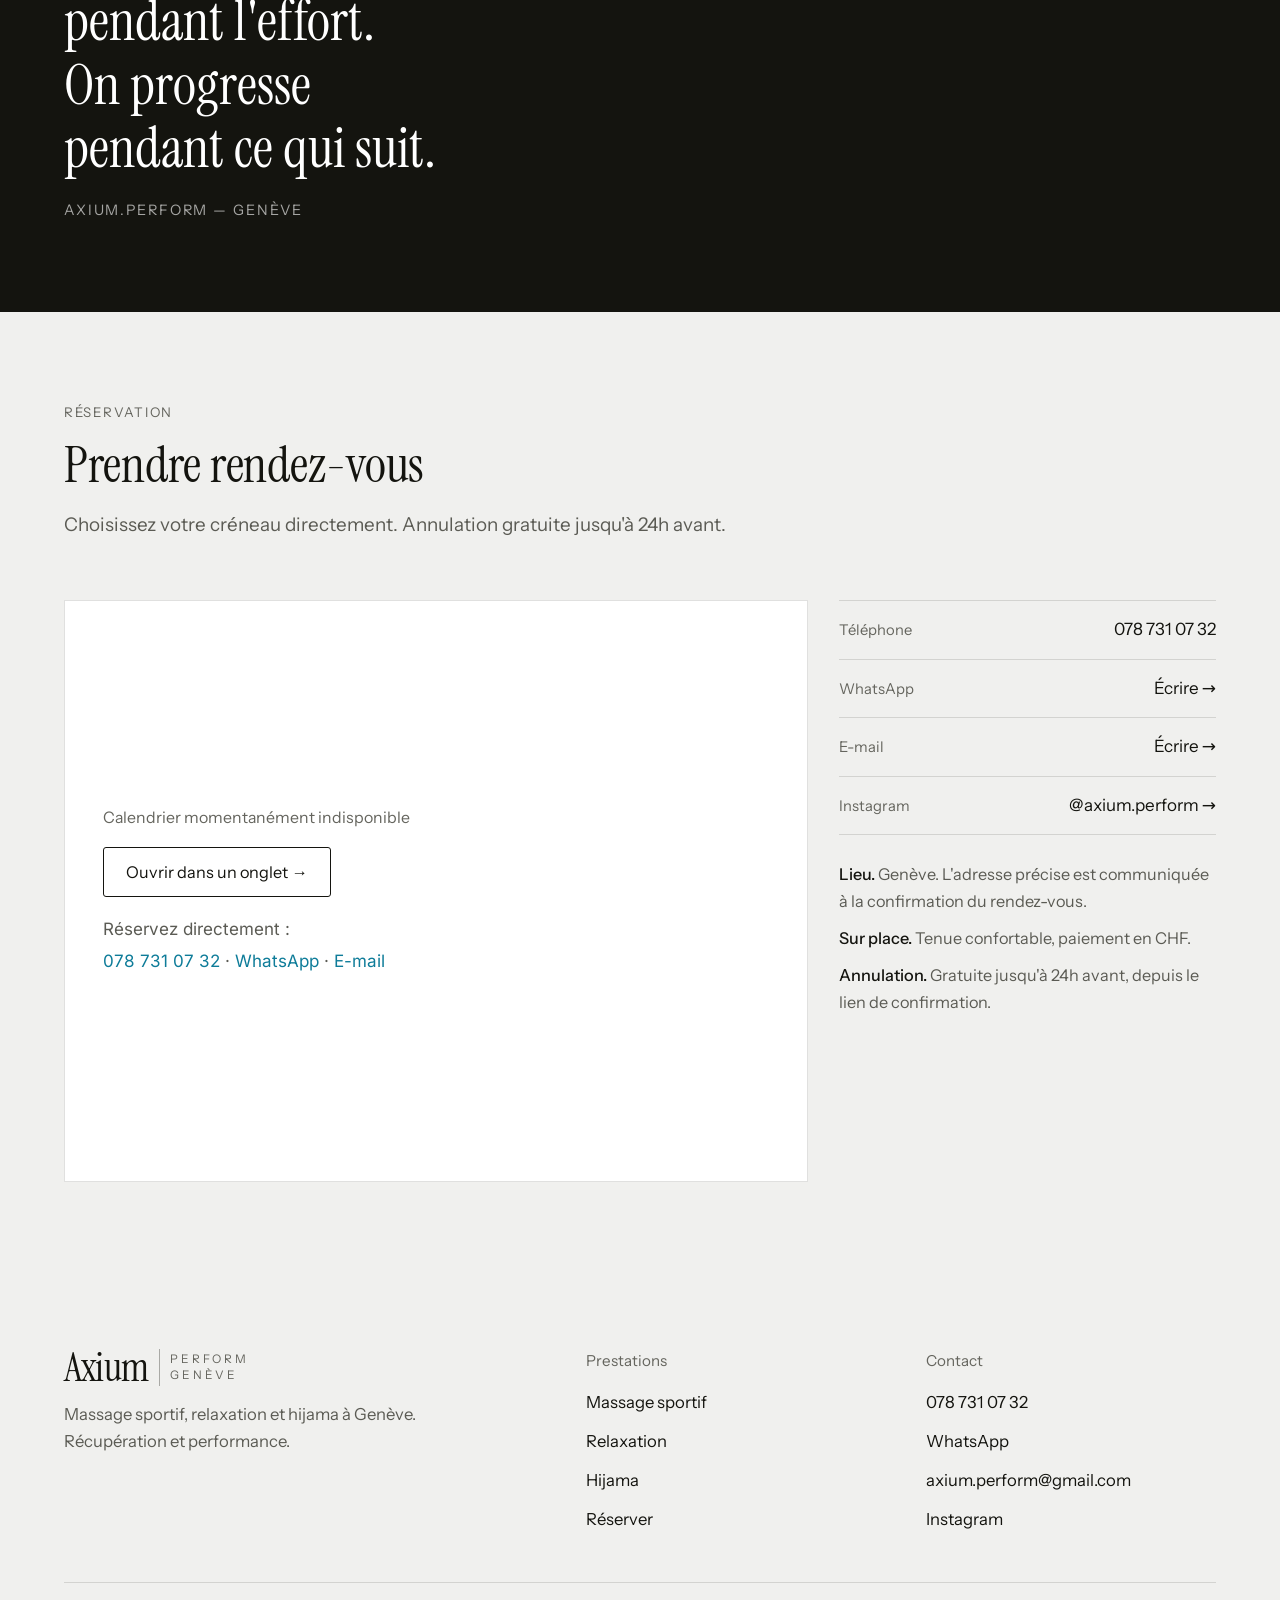
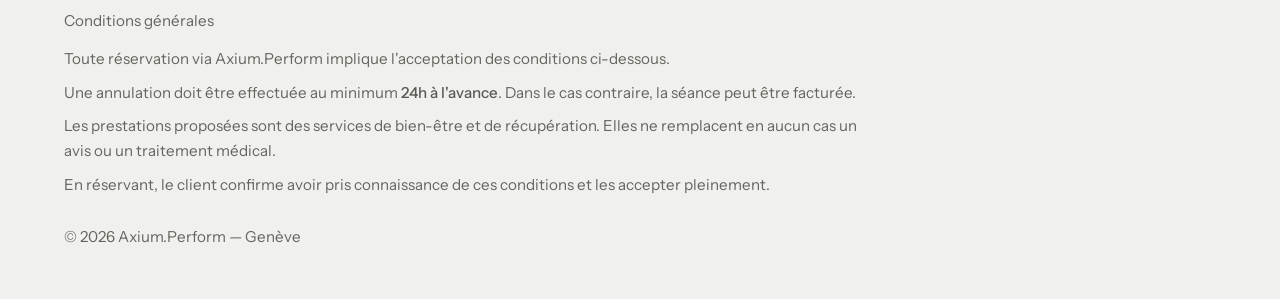
==== commit fbe6812c: "Refait le logo : le nom, un filet, la précision L'ancien logo était un mot composé, « Axium.Perform " ====
--- a/index.html
+++ b/index.html
@@ -20,7 +20,7 @@
 <meta property="og:image" content="0fc6911e-bb7e-4be2-9817-8390221d3612.JPG">
 <meta name="twitter:card" content="summary_large_image">
 
-<link rel="icon" href="data:image/svg+xml,%3Csvg xmlns='http://www.w3.org/2000/svg' viewBox='0 0 32 32'%3E%3Crect width='32' height='32' rx='8' fill='%23FFFFFF'/%3E%3Cpath d='M17.4 6.5 24 25.5h-4.3l-1.2-3.6h-6.6L14 18.2h3l-1.7-5.1-4.2 12.4H6.8L13.4 6.5h4Z' fill='%230E7C99'/%3E%3C/svg%3E">
+<link rel="icon" href="data:image/svg+xml,%3Csvg xmlns='http://www.w3.org/2000/svg' width='100' height='100' viewBox='0 0 100 100'%3E%3Crect width='100' height='100' fill='%2314140F'/%3E%3Cpath transform='translate(32.47 78.00) scale(0.07671 -0.07671)' fill='%23FFFFFF' d='M-3 0Q-18 0 -18 10Q-18 20 -4 23L11 26Q31 30 41.0 45.5Q51 61 58 89L213 714Q215 724 219.5 727.0Q224 730 228 730Q233 730 237.5 727.0Q242 724 244 714L402 80Q409 52 418.0 41.0Q427 30 446 26L461 23Q475 20 475 10Q475 0 460 0H289Q275 0 275 11Q275 22 292 23L311 25Q328 27 332.5 36.0Q337 45 332 67L294 222Q288 248 261 248H156Q130 248 123 222L89 88Q74 31 119 25L134 23Q151 20 151 11Q151 0 137 0ZM153 278H263Q279 278 276 295L212 563H207L140 295Q137 278 153 278Z'/%3E%3C/svg%3E">
 
 <link rel="preload" as="font" type="font/woff2" href="fonts/InstrumentSerif-latin.woff2" crossorigin>
 <link rel="preload" as="font" type="font/woff2" href="fonts/InstrumentSans-latin.woff2" crossorigin>
@@ -224,13 +224,26 @@
 
 .hd{ display:flex; align-items:center; justify-content:space-between; gap:20px; height:64px; }
 
-.logo b{
-  font-family:'Instrument Serif',Georgia,serif;
-  font-weight:400; font-size:1.42rem; letter-spacing:-0.01em;
-}
-.logo b span{ color:var(--gris-faible); }
-.logo--grand img{ width:46px; aspect-ratio:500/292; object-fit:cover; object-position:top center; }
-.logo--grand{ display:flex; align-items:flex-end; gap:11px; }
+/* Le logo : le nom en serif, et la précision rejetée à droite derrière
+   un filet vertical.
+
+   Le filet est un élément à part entière, pas une bordure posée sur le
+   nom. C'est ce qui lui permet de s'étirer sur toute la hauteur du bloc
+   quelle que soit la ligne la plus haute — align-items:stretch s'en
+   charge, et le dessin tient sans qu'aucune hauteur soit écrite. */
+.logo{ display:inline-flex; align-items:stretch; gap:10px; }
+.logo-nom{
+  font-family:'Instrument Serif',Georgia,serif; font-weight:400;
+  font-size:1.44rem; line-height:.95; letter-spacing:-0.01em;
+}
+.logo-filet{ width:1px; flex:none; background:var(--ligne-forte); }
+.logo-qualif{
+  align-self:center; white-space:nowrap;
+  font-size:.5rem; letter-spacing:.24em; text-transform:uppercase;
+  color:var(--gris-faible); line-height:1.38;
+}
+.logo--grand .logo-nom{ font-size:2.15rem; }
+.logo--grand .logo-qualif{ font-size:.64rem; }
 
 .nav{ display:flex; align-items:center; gap:clamp(20px,2.6vw,36px); }
 .nav a{ font-size:.9rem; color:var(--encre); transition:color .22s var(--ease); }
@@ -612,7 +625,7 @@
 <header>
   <div class="wrap hd">
     <a class="logo" href="#contenu" aria-label="Axium.Perform, haut de page">
-      <b>Axium<span>.Perform</span></b>
+      <span class="logo-nom">Axium</span><span class="logo-filet" aria-hidden="true"></span><span class="logo-qualif">Perform<br>Genève</span>
     </a>
 
     <nav class="nav" aria-label="Navigation principale">
@@ -978,8 +991,7 @@
 
       <div class="pied-marque">
         <a class="logo logo--grand" href="#contenu" aria-label="Axium.Perform">
-          <img src="0B8EB8A2-C0E2-469B-9539-E4B9E5061B41__1_-removebg-preview.png" alt="" aria-hidden="true" width="52" height="30">
-          <b>Axium<span>.Perform</span></b>
+          <span class="logo-nom">Axium</span><span class="logo-filet" aria-hidden="true"></span><span class="logo-qualif">Perform<br>Genève</span>
         </a>
         <p>Massage sportif, relaxation et hijama à Genève. Récupération et performance.</p>
       </div>
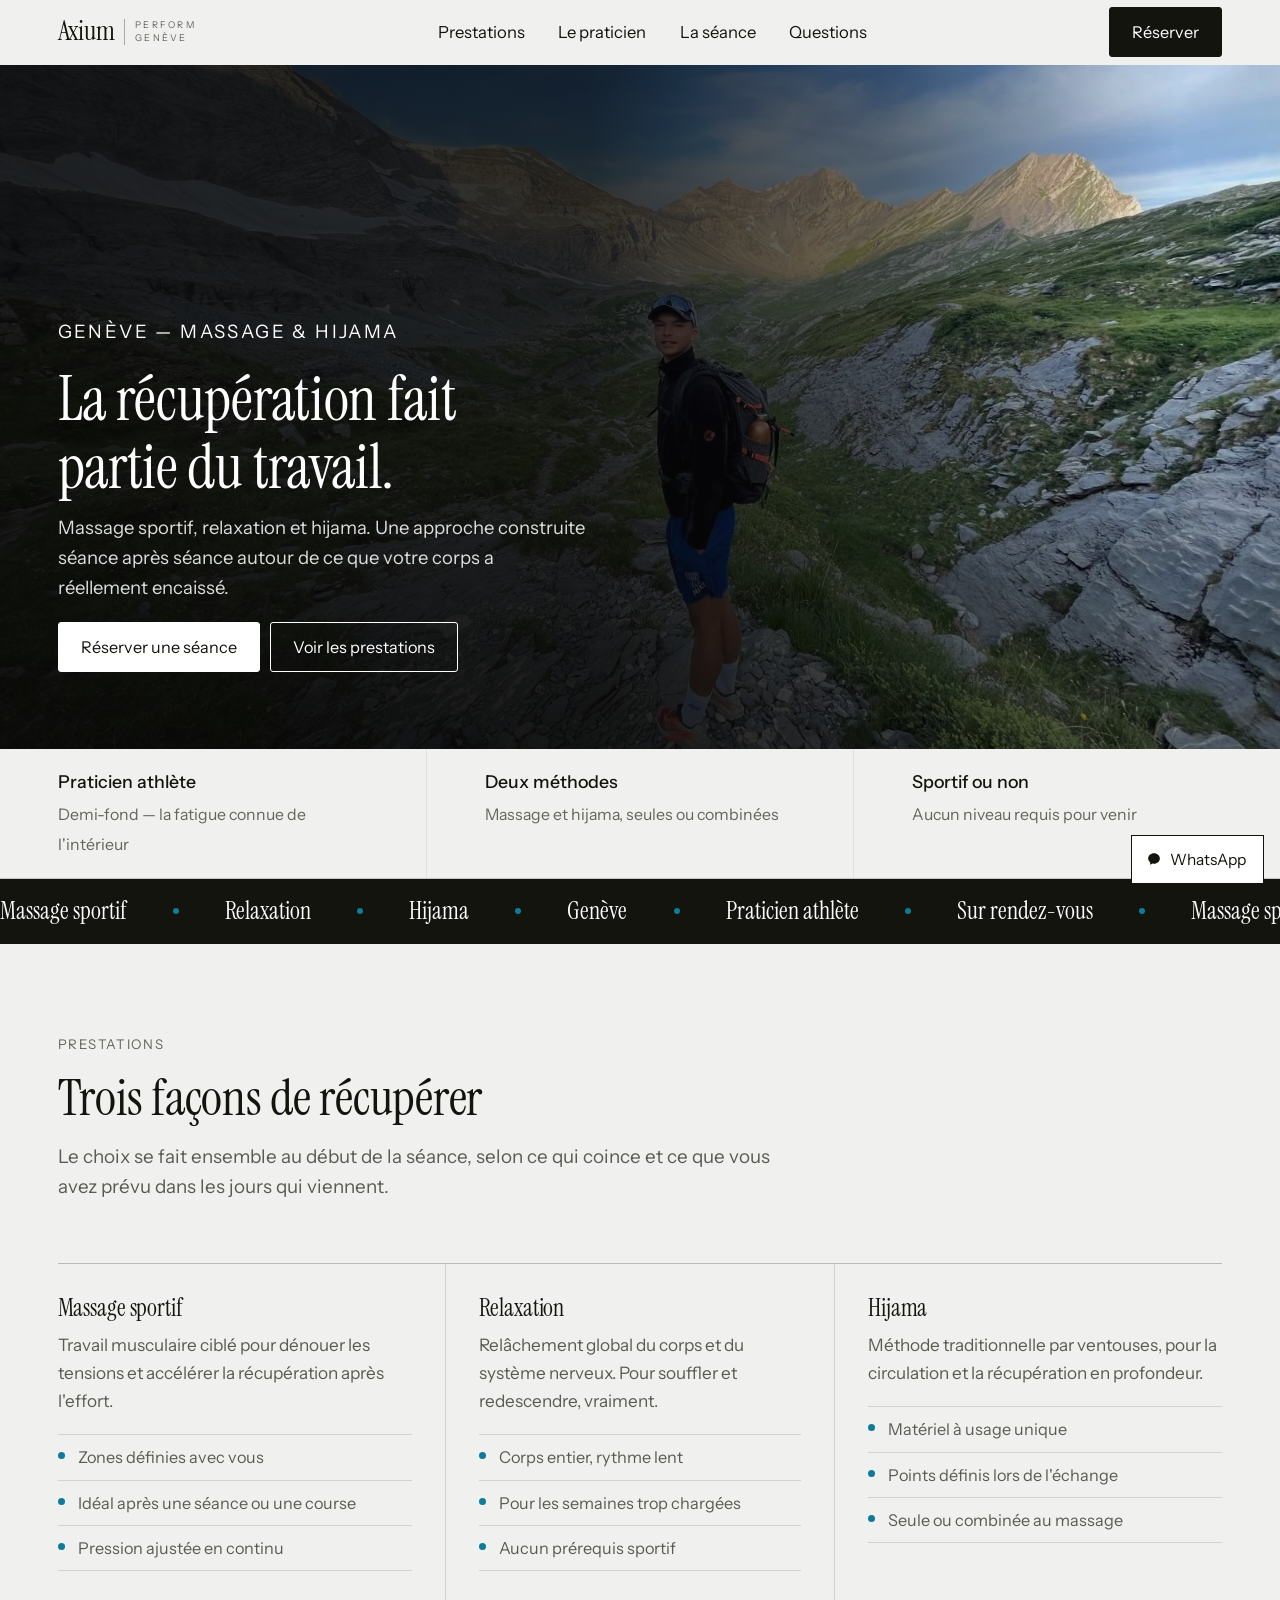
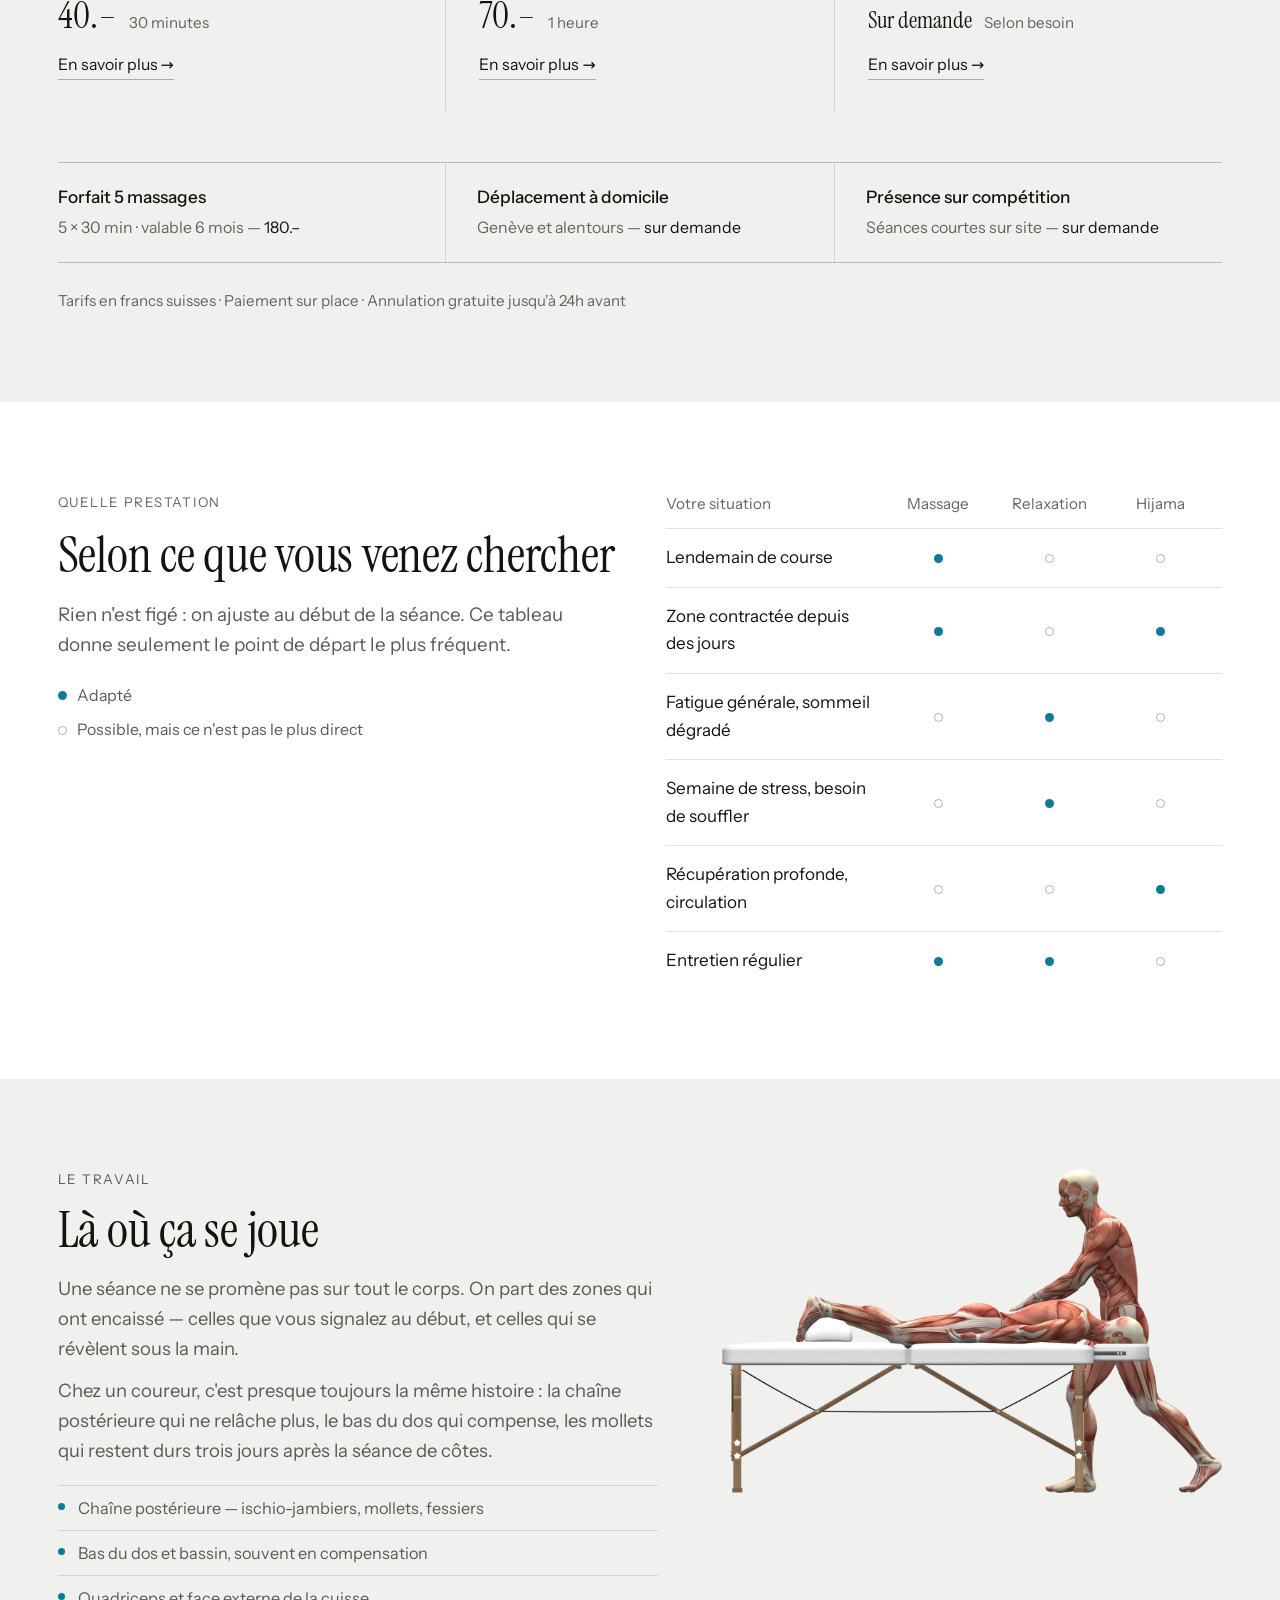
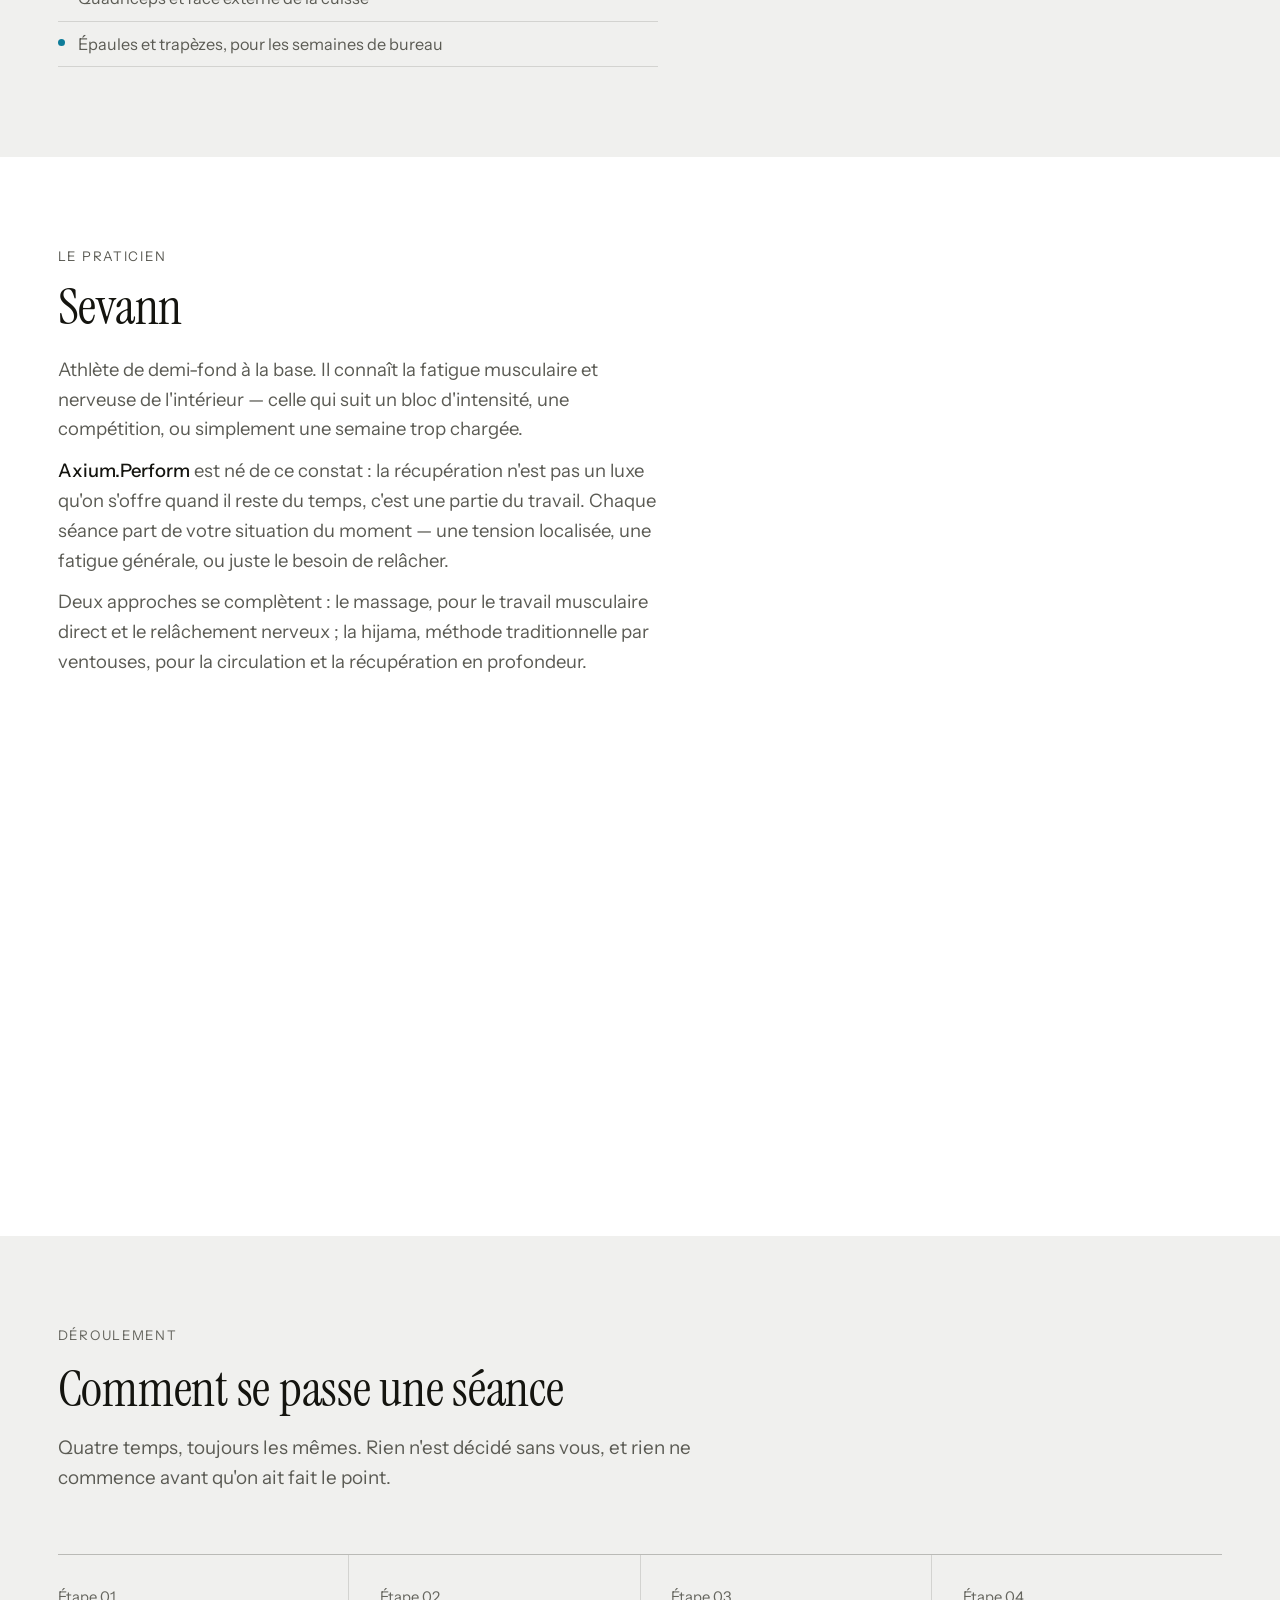
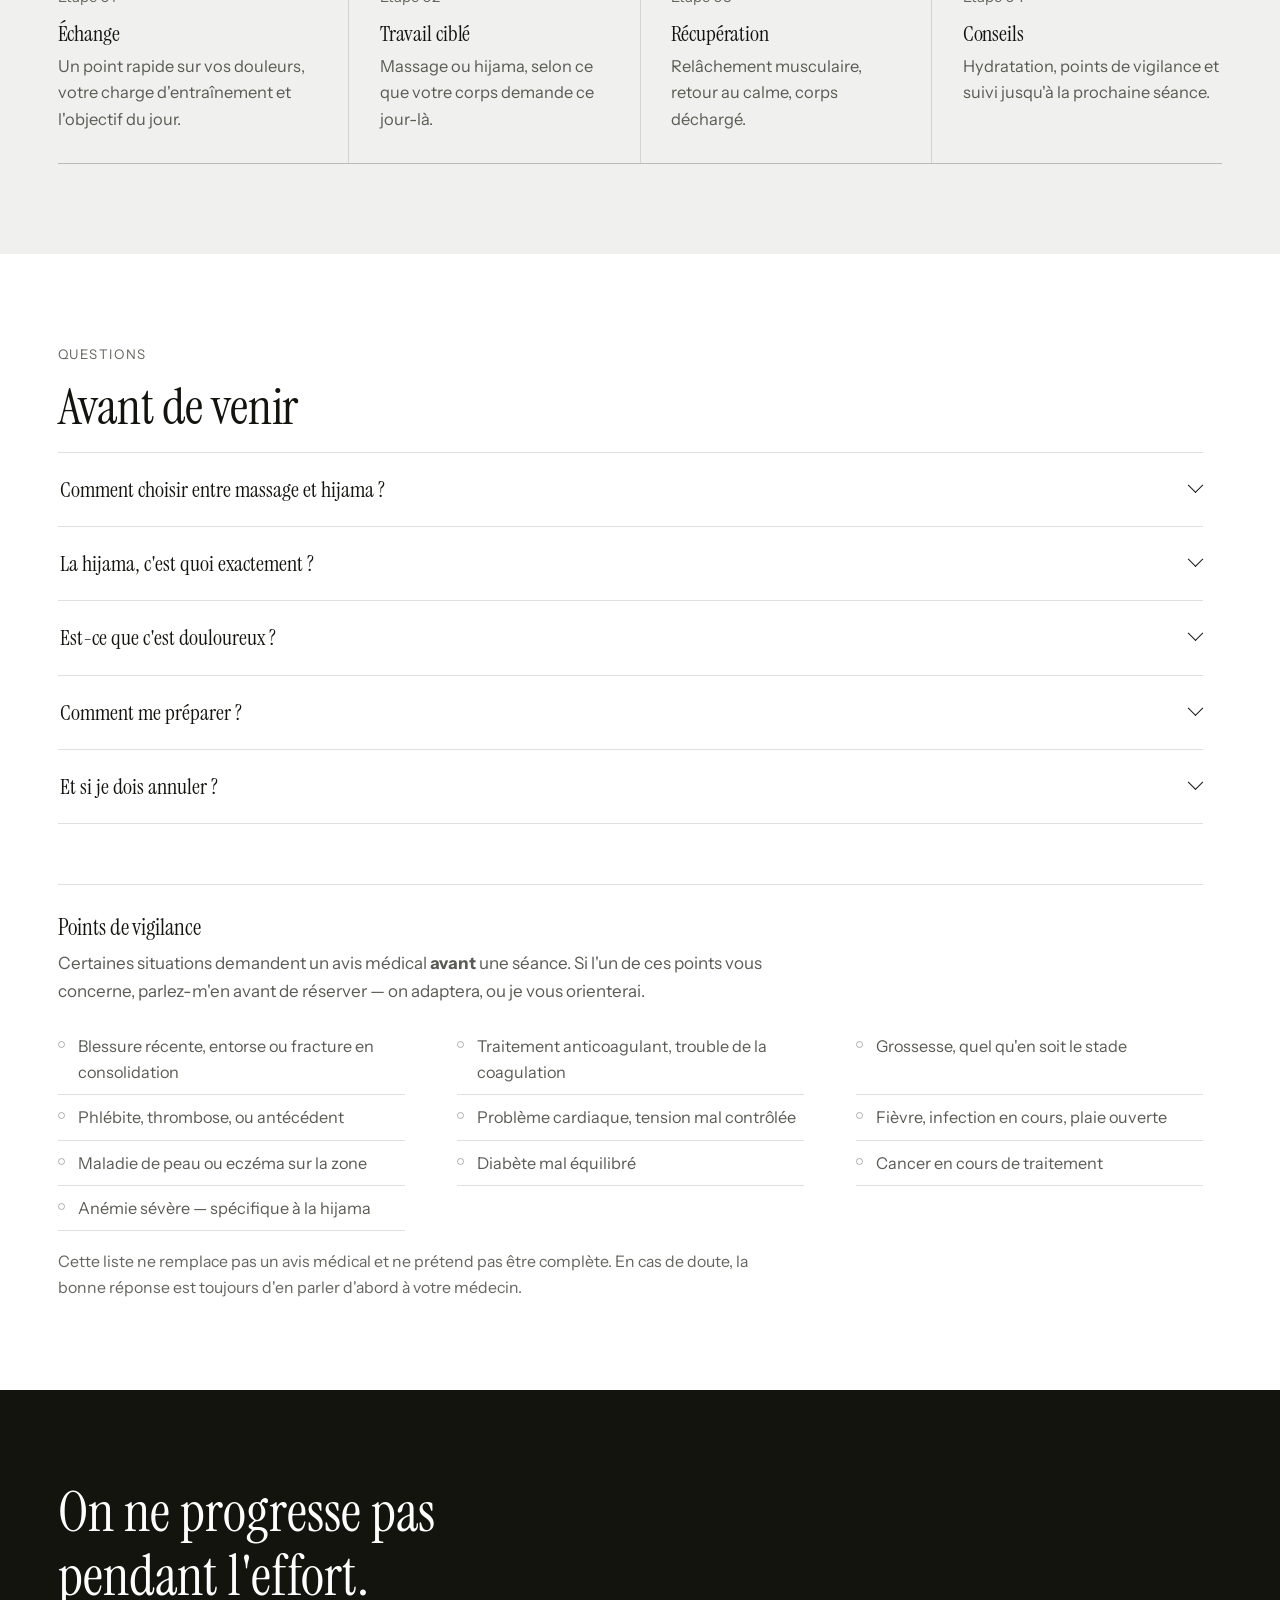
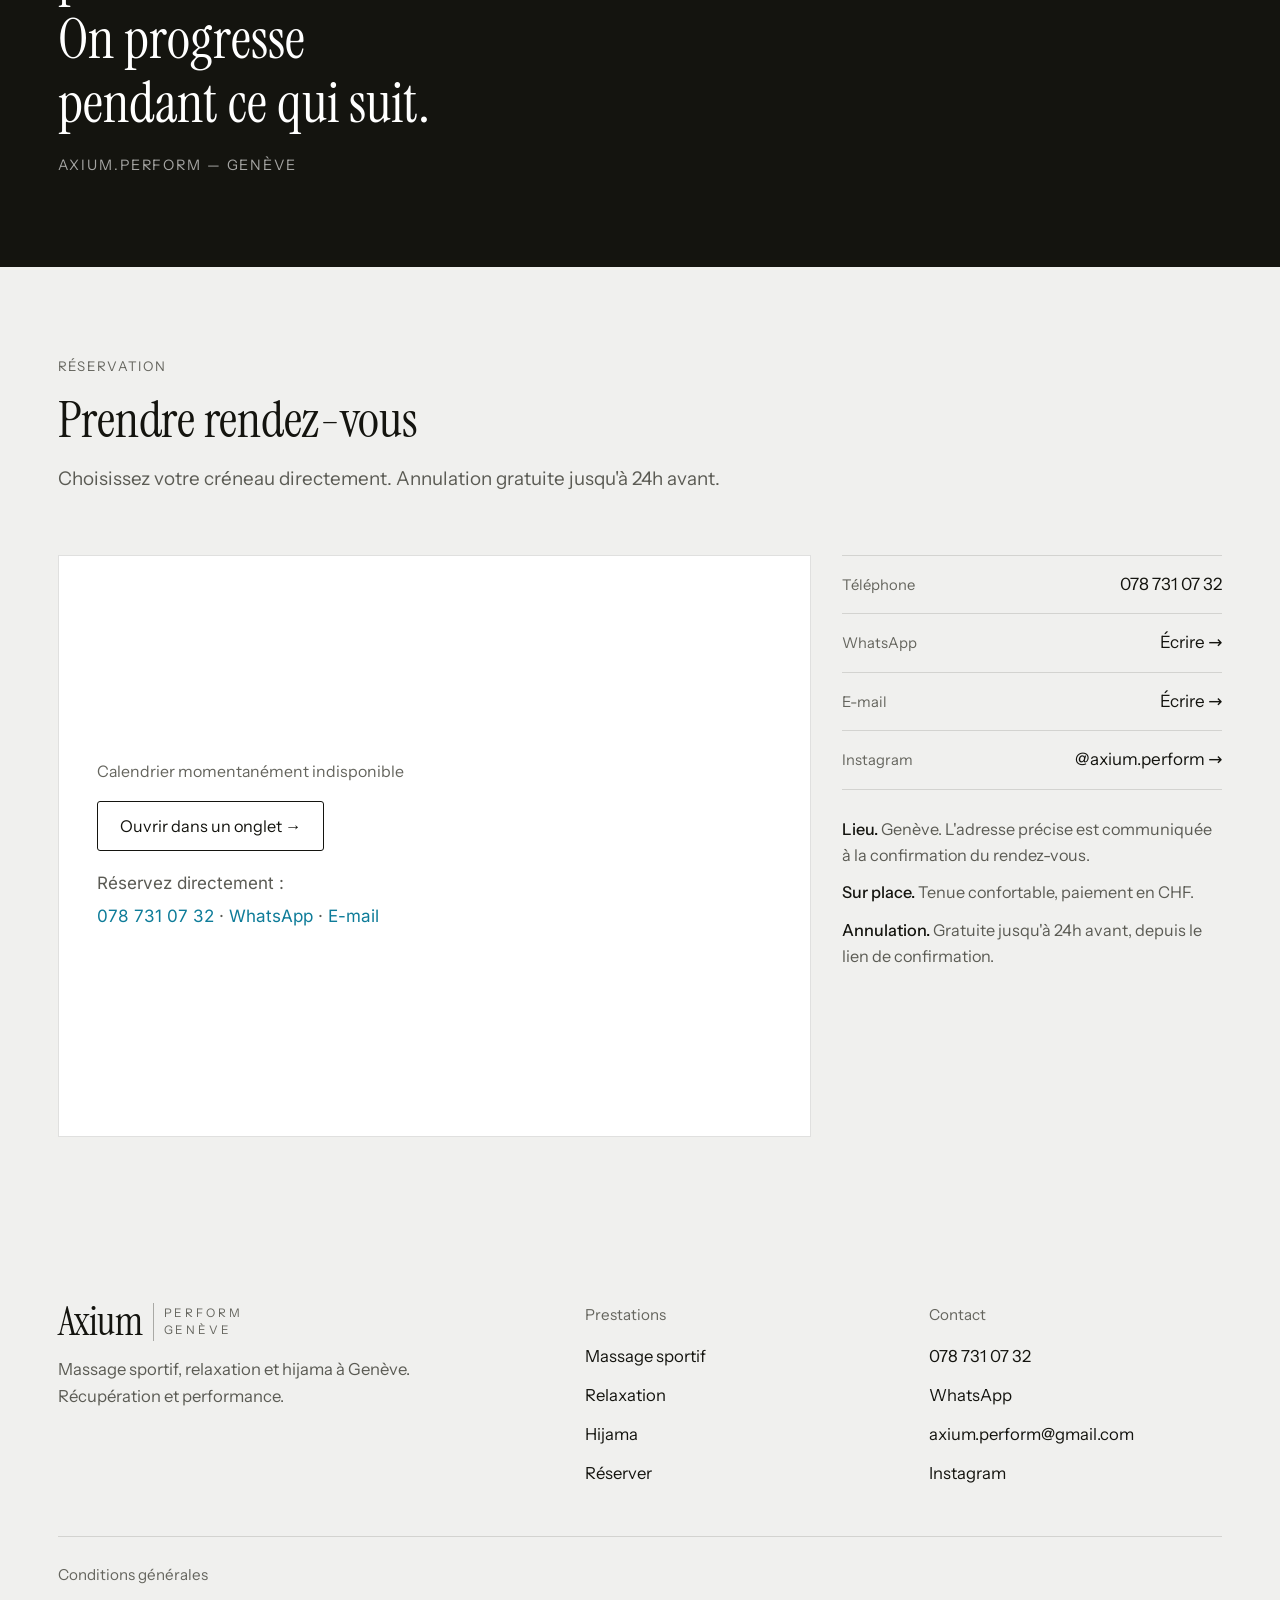
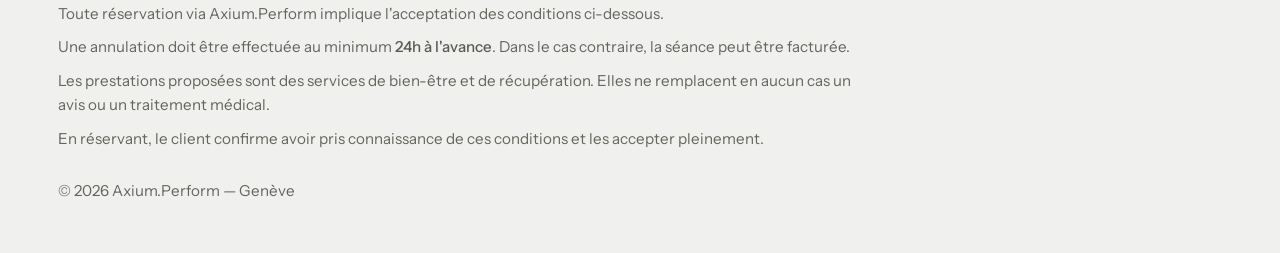
==== commit b30882d3: "Rend la largeur de l'écran à la page Sur un écran de 1920, la page tenait dans une colonne de 1280 c" ====
--- a/index.html
+++ b/index.html
@@ -60,7 +60,7 @@
   --accent:#0E7C99;
 
   --rayon:3px;
-  --gouttiere:clamp(20px,5vw,72px);
+  --gouttiere:clamp(20px,4.5vw,120px);
   --ease:cubic-bezier(0.22,1,0.36,1);
 
   /* ── Échelle d'espacement fluide ──────────────────────────────────
@@ -115,8 +115,27 @@
   outline:2px solid var(--accent); outline-offset:3px;
 }
 
-.wrap{ max-width:1280px; margin-inline:auto; padding-inline:var(--gouttiere); }
-.etroit{ max-width:min(100%,62rem); }
+/* La page n'a plus de colonne centrale bornée à 1280 px. Sur un grand
+   écran, elle laissait plus de 300 px de vide de chaque côté, et surtout
+   elle désalignait tout : la bande de repères, elle, court d'un bord à
+   l'autre et se contente de la gouttière. Le texte du premier repère
+   commençait donc 300 px à gauche du logo censé lui répondre.
+
+   Une seule règle de bord pour tout le monde : la gouttière. Ce qui est
+   dans .wrap et ce qui traverse la page se calent désormais sur le même
+   trait, quelle que soit la largeur de l'écran.
+
+   Ce n'est pas pour autant une invitation à des lignes de 200 signes :
+   la longueur des textes reste tenue là où on lit vraiment, par des
+   largeurs en ch posées sur les paragraphes eux-mêmes. */
+.wrap{ padding-inline:var(--gouttiere); }
+
+/* La mesure de lecture, en revanche, reste bornée — mais calée à gauche,
+   pas centrée : une colonne isolée au milieu d'un écran large est
+   exactement ce qu'on cherche à éviter. La gouttière s'ajoute à la
+   mesure au lieu de la manger, sinon le texte rétrécirait à mesure que
+   l'écran grandit. */
+.etroit{ max-width:calc(62rem + 2 * var(--gouttiere)); }
 
 /* ═══════════ GRILLES À FILETS ═══════════
    Le filet de séparation est le fond qui transparaît dans un écart d'un
@@ -328,9 +347,19 @@
 /* Pas de cartes encadrées : des colonnes séparées par un filet, comme
    chez eux. C'est le vide qui fait la séparation. */
 .cartes{ border-bottom:0; }
+/* Le retrait latéral ne sert qu'à séparer deux colonnes voisines : il
+   n'a rien à faire aux extrémités de la rangée, ni quand il n'y a qu'une
+   colonne. Sinon le texte des cartes rentre de 38 px par rapport au
+   titre qui les annonce — invisible sur un téléphone, flagrant sur un
+   grand écran, où l'œil a toute la hauteur pour suivre le bord gauche. */
 .carte{
   display:flex; flex-direction:column;
-  padding:var(--e4) clamp(22px,2.6vw,38px);
+  padding:var(--e4) 0;
+}
+@container (min-width:50rem){
+  .carte{ padding-inline:clamp(22px,2.6vw,38px); }
+  .cartes > :first-child{ padding-left:0; }
+  .cartes > :last-child{ padding-right:0; }
 }
 .carte h3{ margin-bottom:10px; }
 .carte > p{ color:var(--gris); font-size:.93rem; margin-bottom:var(--e3); }
@@ -380,7 +409,12 @@
 .carte-lien:hover{ border-bottom-color:var(--encre); }
 
 .extras{ margin-top:var(--e5); }
-.extra{ padding:var(--e3) clamp(20px,2.4vw,34px); }
+.extra{ padding:var(--e3) 0; }
+@container (min-width:50rem){
+  .extra{ padding-inline:clamp(20px,2.4vw,34px); }
+  .extras > :first-child{ padding-left:0; }
+  .extras > :last-child{ padding-right:0; }
+}
 .extra b{ display:block; font-weight:500; font-size:.93rem; margin-bottom:2px; }
 .extra span{ font-size:.86rem; color:var(--gris-faible); }
 .extra em{ font-style:normal; color:var(--encre); }
@@ -411,7 +445,16 @@
 .legende li{ display:flex; align-items:center; gap:10px; font-size:.86rem; color:var(--gris); }
 
 /* ═══════════ ÉTAPES ═══════════ */
-.etape{ padding:var(--e4) clamp(20px,2.4vw,34px); }
+.etape{ padding:var(--e4) 0; }
+@container (min-width:32rem) and (max-width:57.999rem){
+  .etapes > :nth-child(odd){ padding-right:clamp(20px,2.4vw,34px); }
+  .etapes > :nth-child(even){ padding-left:clamp(20px,2.4vw,34px); }
+}
+@container (min-width:58rem){
+  .etape{ padding-inline:clamp(20px,2.4vw,34px); }
+  .etapes > :first-child{ padding-left:0; }
+  .etapes > :last-child{ padding-right:0; }
+}
 .etape i{ display:block; font-style:normal; font-size:.8rem; color:var(--gris-faible); margin-bottom:12px; }
 .etape h3{ font-size:1.18rem; margin-bottom:7px; }
 .etape p{ font-size:.89rem; color:var(--gris); }
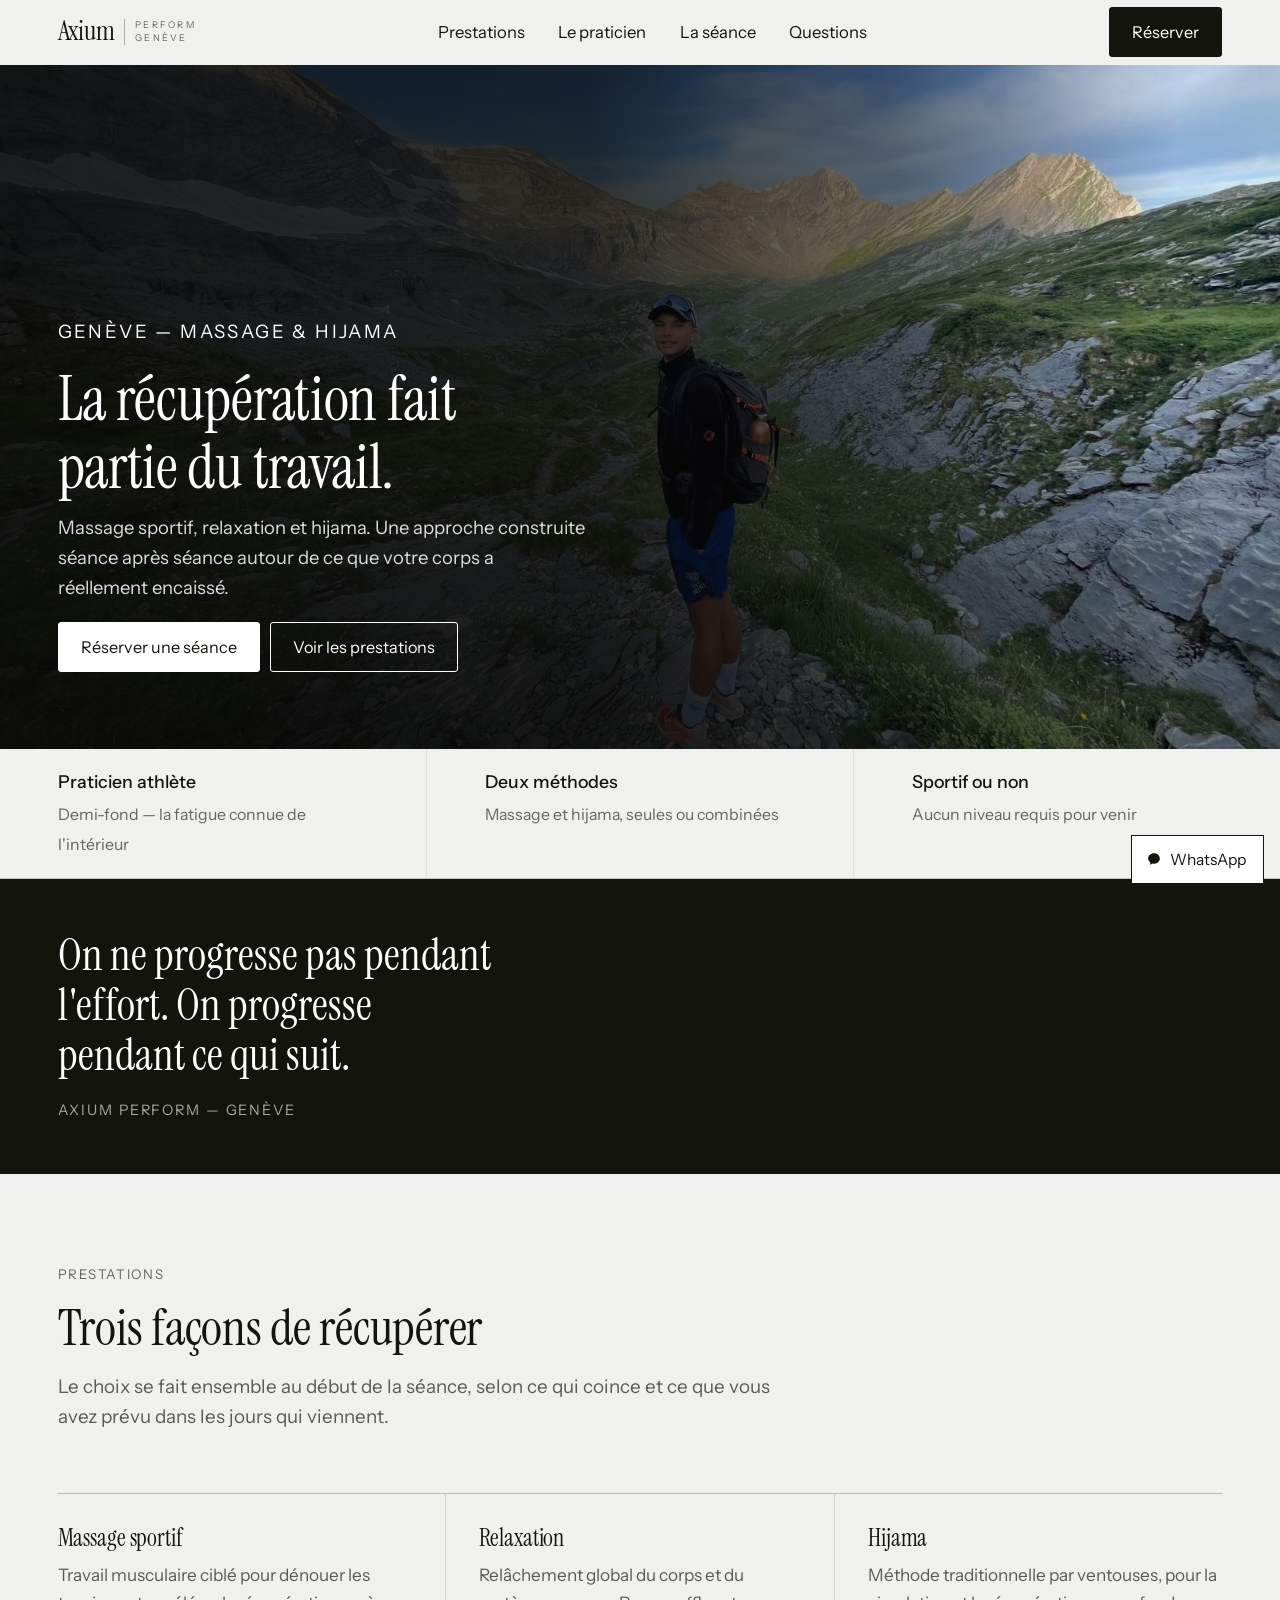
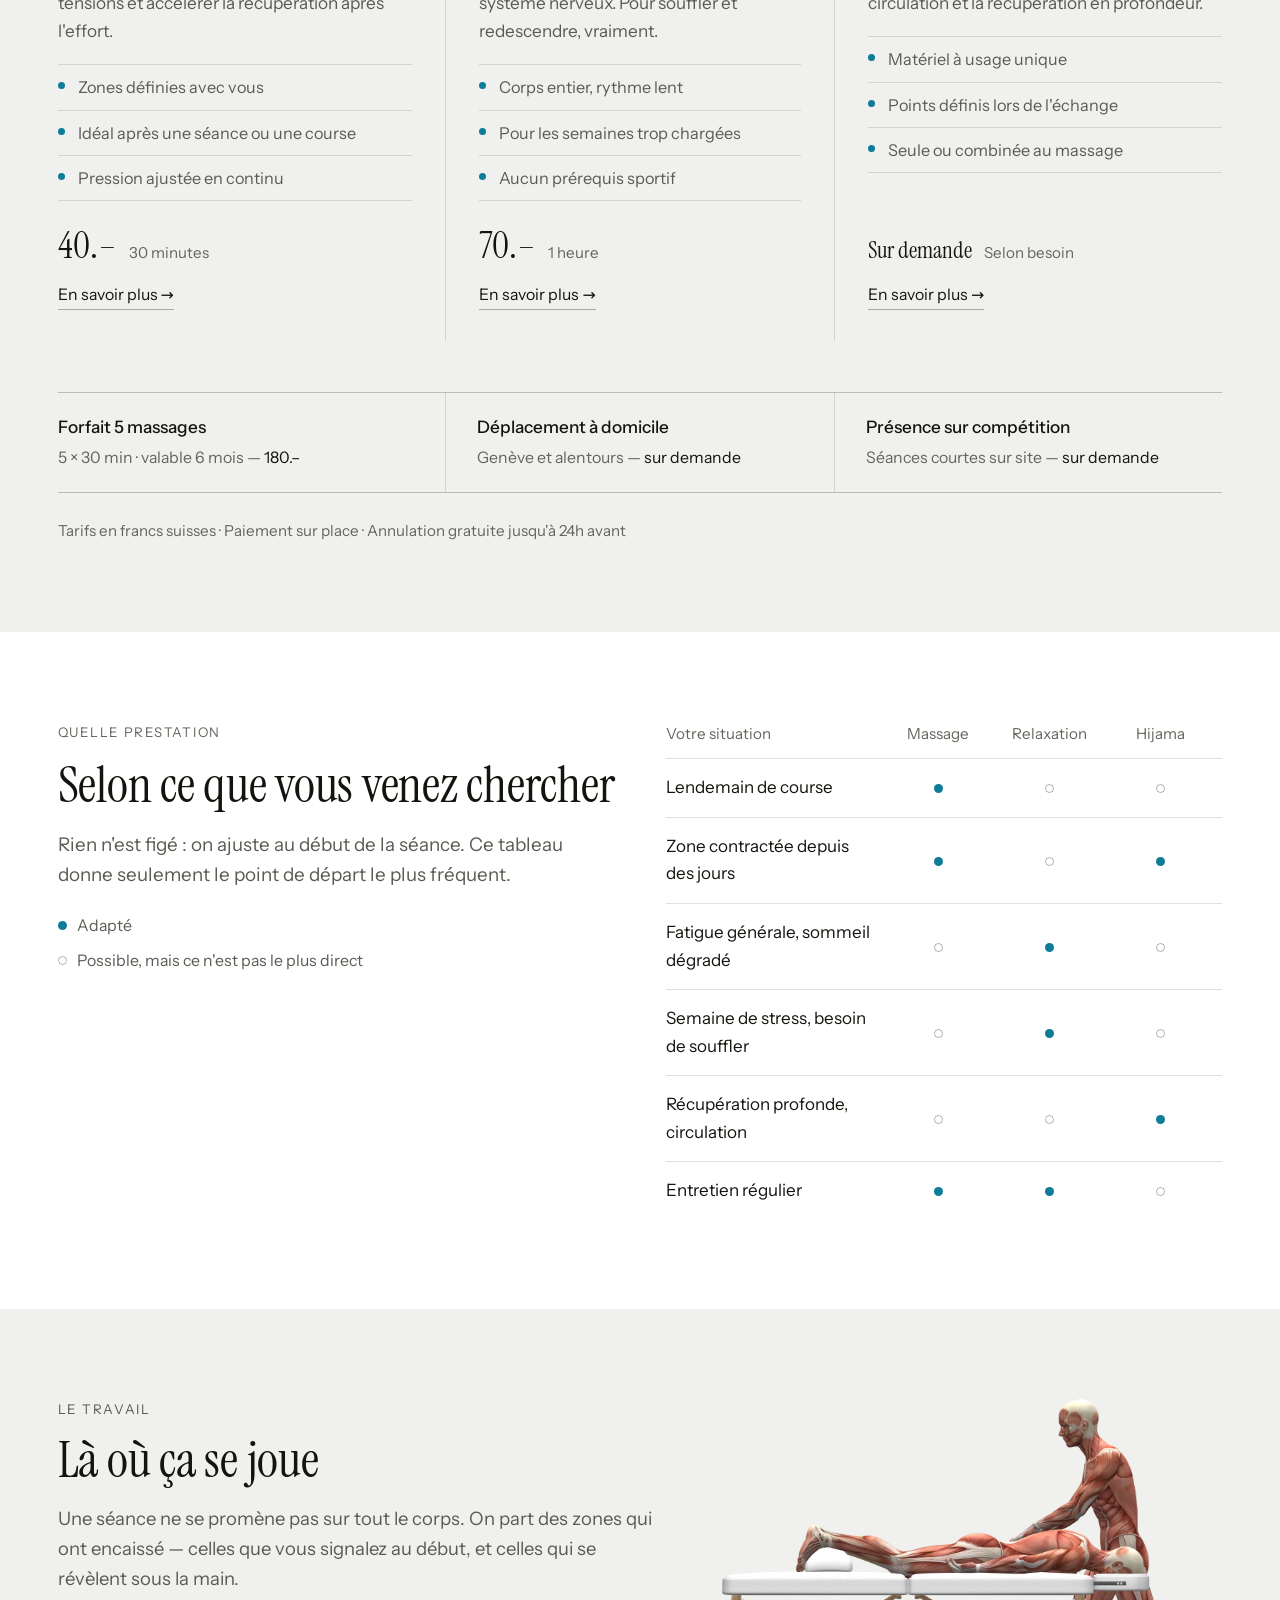
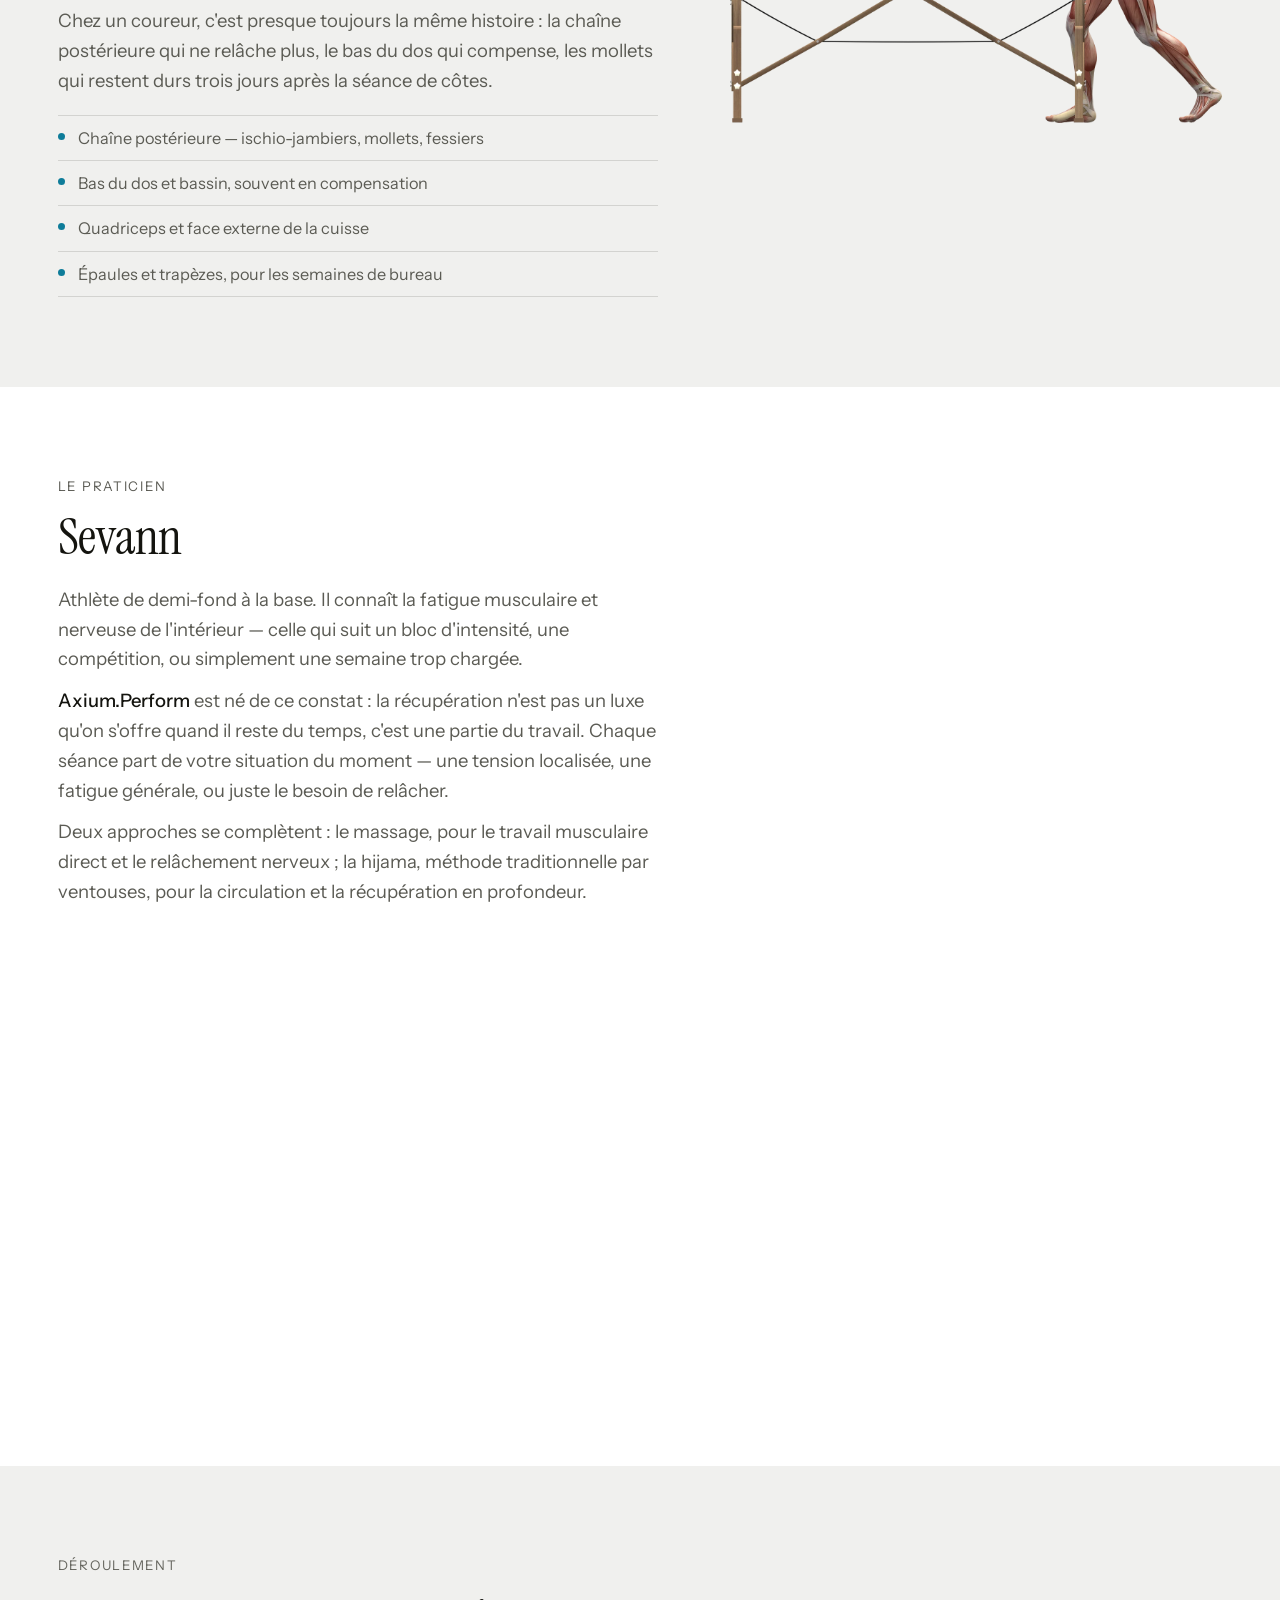
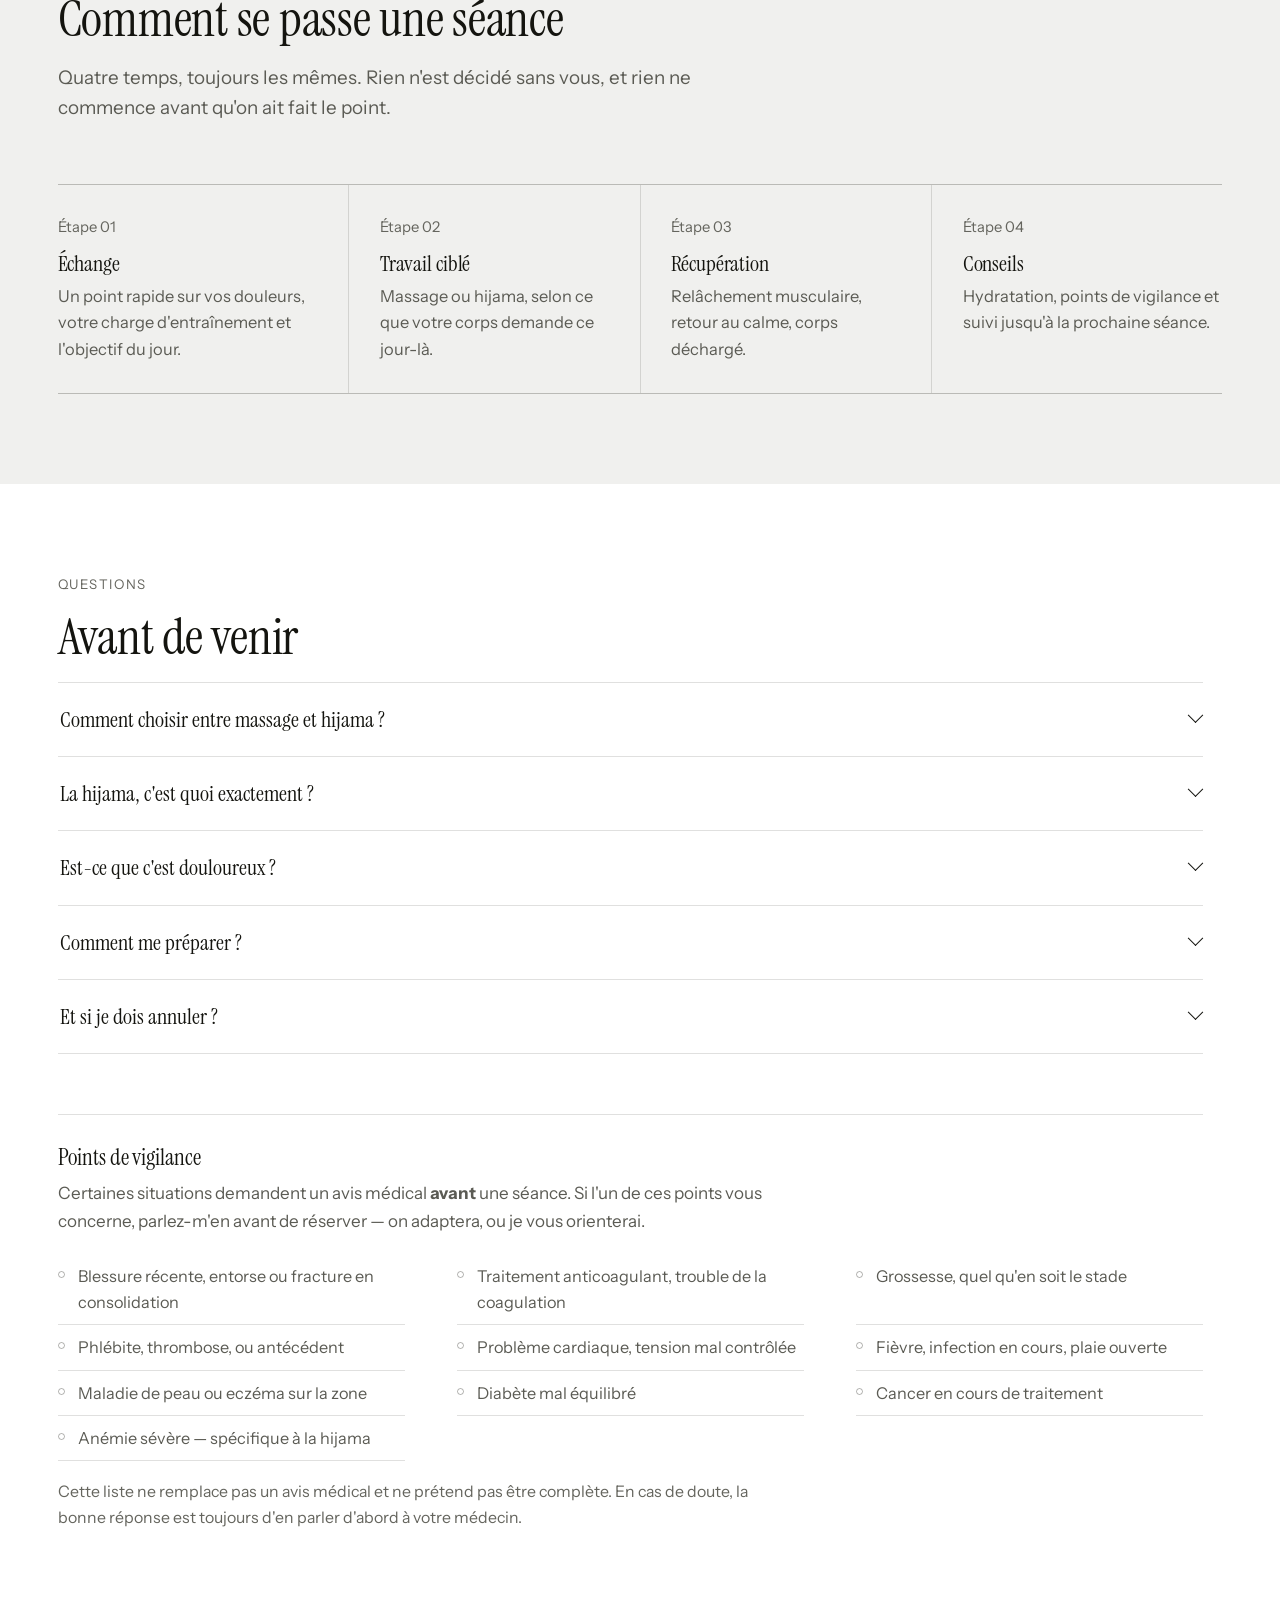
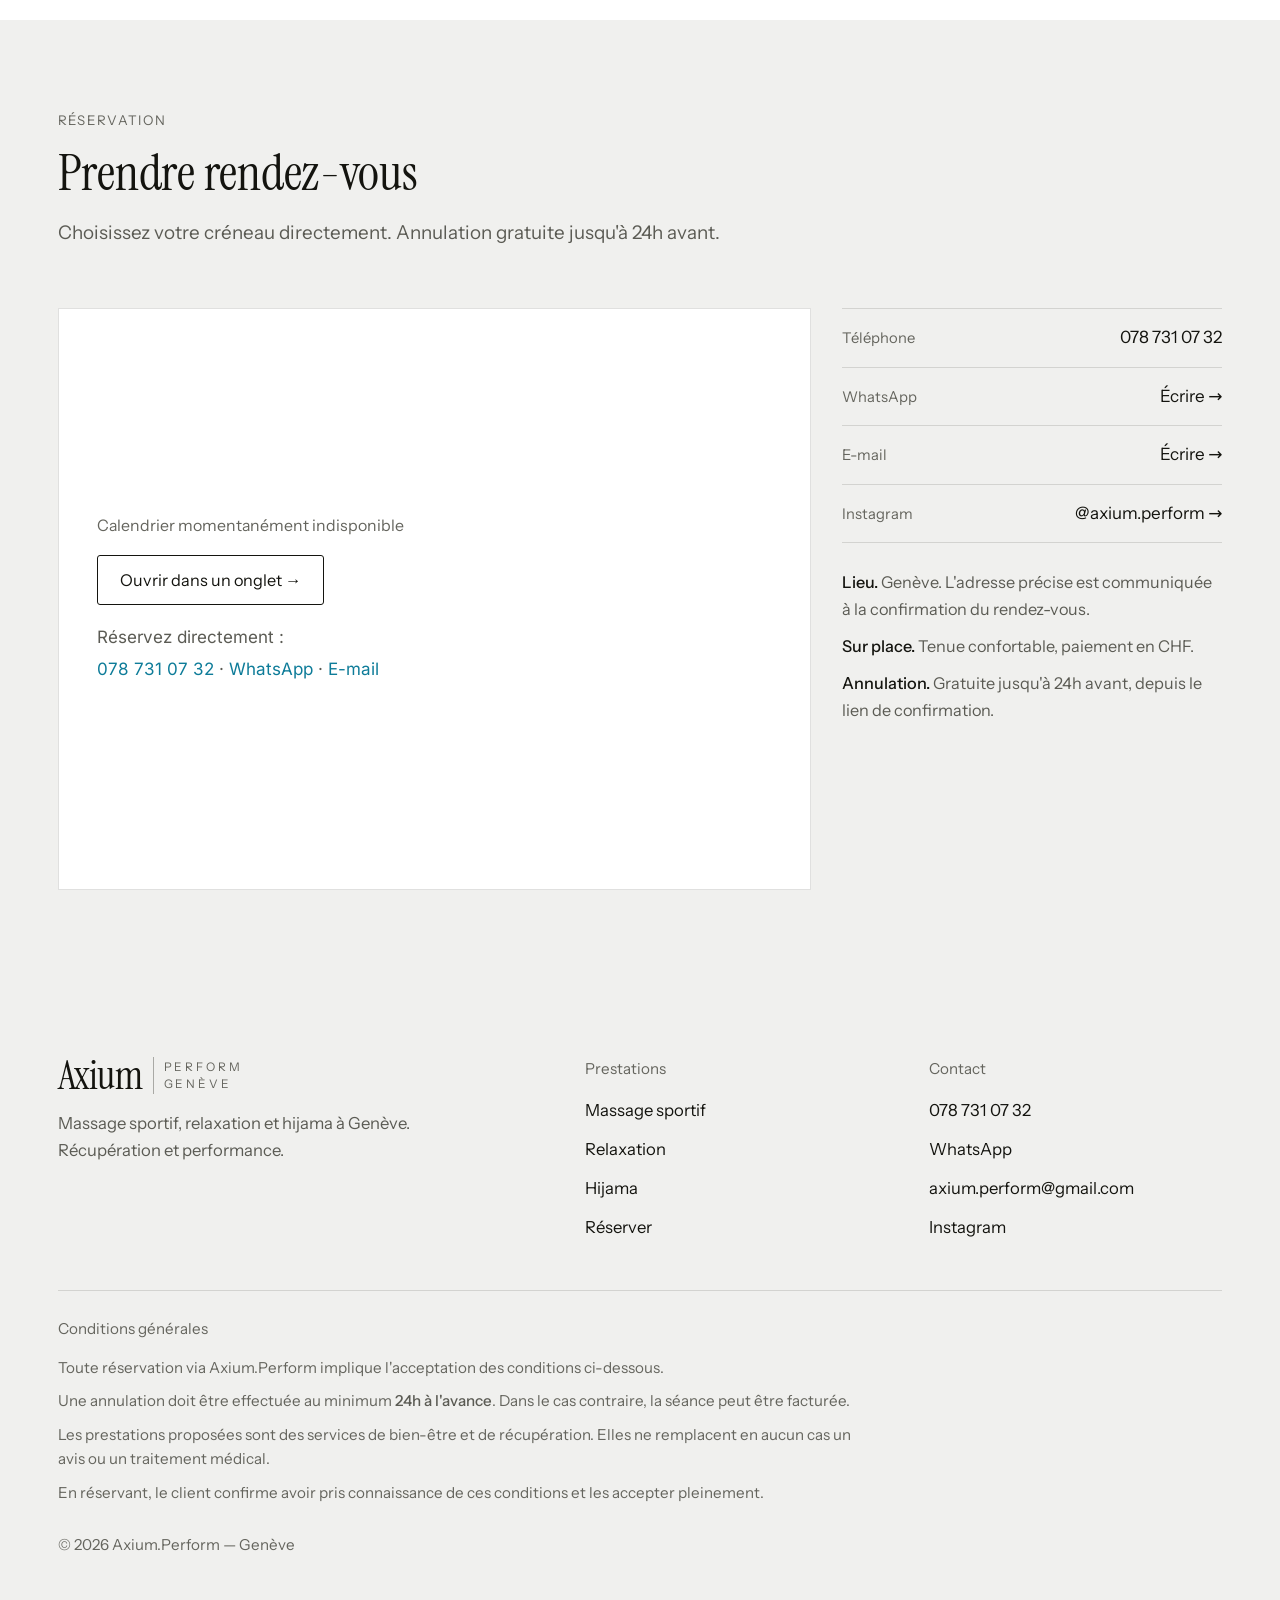
==== commit 7340deb1: "Remplace la banderole défilante par le dicton La bande d'encre qui coupe la page après le héros port" ====
--- a/index.html
+++ b/index.html
@@ -459,39 +459,6 @@
 .etape h3{ font-size:1.18rem; margin-bottom:7px; }
 .etape p{ font-size:.89rem; color:var(--gris); }
 
-/* ═══════════ BANDEAU DÉFILANT ═══════════
-   Une bande d'encre qui coupe la page juste après le héros, et redonne
-   le nom des choses au passage.
-
-   Deux copies identiques de la même liste défilent côte à côte. Quand la
-   piste a parcouru la moitié de sa largeur, elle est revenue exactement
-   sur le début de la première copie : la boucle ne se voit pas. C'est
-   pour ça que la translation vaut -50 % et pas une distance en pixels —
-   elle reste juste quelle que soit la longueur du texte.
-
-   La seconde copie est masquée aux lecteurs d'écran : c'est le même
-   texte deux fois, il ne doit être annoncé qu'une. */
-.ticker{ background:var(--encre); color:var(--blanc); overflow:hidden; padding:clamp(13px,1.4vw,20px) 0; }
-.ticker-piste{ display:flex; width:max-content; animation:defile 42s linear infinite; }
-.ticker:hover .ticker-piste{ animation-play-state:paused; }
-.ticker-suite{ display:flex; align-items:center; }
-.ticker-suite li{
-  display:flex; align-items:center;
-  gap:clamp(26px,3.6vw,54px); padding-right:clamp(26px,3.6vw,54px);
-  font-family:'Instrument Serif',Georgia,serif; font-weight:400;
-  font-size:clamp(1.06rem,1.9vw,1.55rem); line-height:1.2;
-  white-space:nowrap;
-}
-/* La pastille sert de séparateur : le même point bleu que dans les
-   listes, c'est la seule couleur de la page. */
-.ticker-suite li::after{
-  content:''; flex:none; width:6px; height:6px; border-radius:50%; background:var(--accent);
-}
-@keyframes defile{ from{ transform:translateX(0); } to{ transform:translateX(-50%); } }
-/* animation:none l'emporte même sur la durée !important posée plus bas
-   pour le mouvement réduit : sans nom d'animation, rien ne se joue. */
-@media (prefers-reduced-motion:reduce){ .ticker-piste{ animation:none; } }
-
 /* ═══════════ TEXTE EN VIS-À-VIS D'UNE IMAGE ═══════════
    Deux colonnes qui s'empilent d'elles-mêmes quand il n'y a plus la
    place pour deux. Aucune largeur d'écran n'est nommée : c'est la place
@@ -524,13 +491,18 @@
 .portrait img{ width:100%; aspect-ratio:4/5; object-fit:cover; object-position:54% 62%; }
 
 /* ═══════════ DÉCLARATION ═══════════
-   Une respiration avant la réservation : une seule phrase, en grand,
-   sur fond d'encre. Rien à lire, rien à cliquer. */
-.declaration{ background:var(--encre); color:var(--blanc); }
+   La bande d'encre qui coupe la page juste après le héros. Elle portait
+   une liste de mots qui défilait ; elle porte maintenant une phrase, qui
+   dit quelque chose. Rien à lire de plus, rien à cliquer.
+
+   Plus basse et moins haute de corps que lorsqu'elle fermait la page :
+   ici elle suit immédiatement le titre du héros, et deux serifs de même
+   taille coup sur coup se feraient concurrence. */
+.declaration{ background:var(--encre); color:var(--blanc); padding:var(--e5) 0; }
 .declaration blockquote{
   font-family:'Instrument Serif',Georgia,serif; font-weight:400;
-  font-size:clamp(1.9rem,4.4vw,3.25rem); line-height:1.13;
-  max-width:20ch; text-wrap:balance;
+  font-size:clamp(1.6rem,3.4vw,2.6rem); line-height:1.15;
+  max-width:26ch; text-wrap:balance;
 }
 .declaration figcaption{ margin-top:var(--e3); font-size:.78rem; text-transform:uppercase; letter-spacing:.13em; color:rgba(255,255,255,.62); }
 
@@ -722,27 +694,15 @@
   </div>
   </div>
 
-  <!-- BANDEAU DÉFILANT -->
-  <div class="ticker">
-    <div class="ticker-piste">
-      <ul class="ticker-suite">
-        <li>Massage sportif</li>
-        <li>Relaxation</li>
-        <li>Hijama</li>
-        <li>Genève</li>
-        <li>Praticien athlète</li>
-        <li>Sur rendez-vous</li>
-      </ul>
-      <ul class="ticker-suite" aria-hidden="true">
-        <li>Massage sportif</li>
-        <li>Relaxation</li>
-        <li>Hijama</li>
-        <li>Genève</li>
-        <li>Praticien athlète</li>
-        <li>Sur rendez-vous</li>
-      </ul>
-    </div>
-  </div>
+  <!-- DÉCLARATION -->
+  <section class="declaration">
+    <div class="wrap">
+      <figure>
+        <blockquote>On ne progresse pas pendant l'effort. On progresse pendant ce qui suit.</blockquote>
+        <figcaption>Axium Perform — Genève</figcaption>
+      </figure>
+    </div>
+  </section>
 
   <!-- PRESTATIONS -->
   <section id="prestations" class="sur-papier">
@@ -976,16 +936,6 @@
     </div>
   </section>
 
-  <!-- DÉCLARATION -->
-  <section class="declaration">
-    <div class="wrap">
-      <figure>
-        <blockquote>On ne progresse pas pendant l'effort. On progresse pendant ce qui suit.</blockquote>
-        <figcaption>Axium.Perform — Genève</figcaption>
-      </figure>
-    </div>
-  </section>
-
   <!-- RÉSERVATION -->
   <section id="reserver" class="sur-papier">
     <div class="wrap">
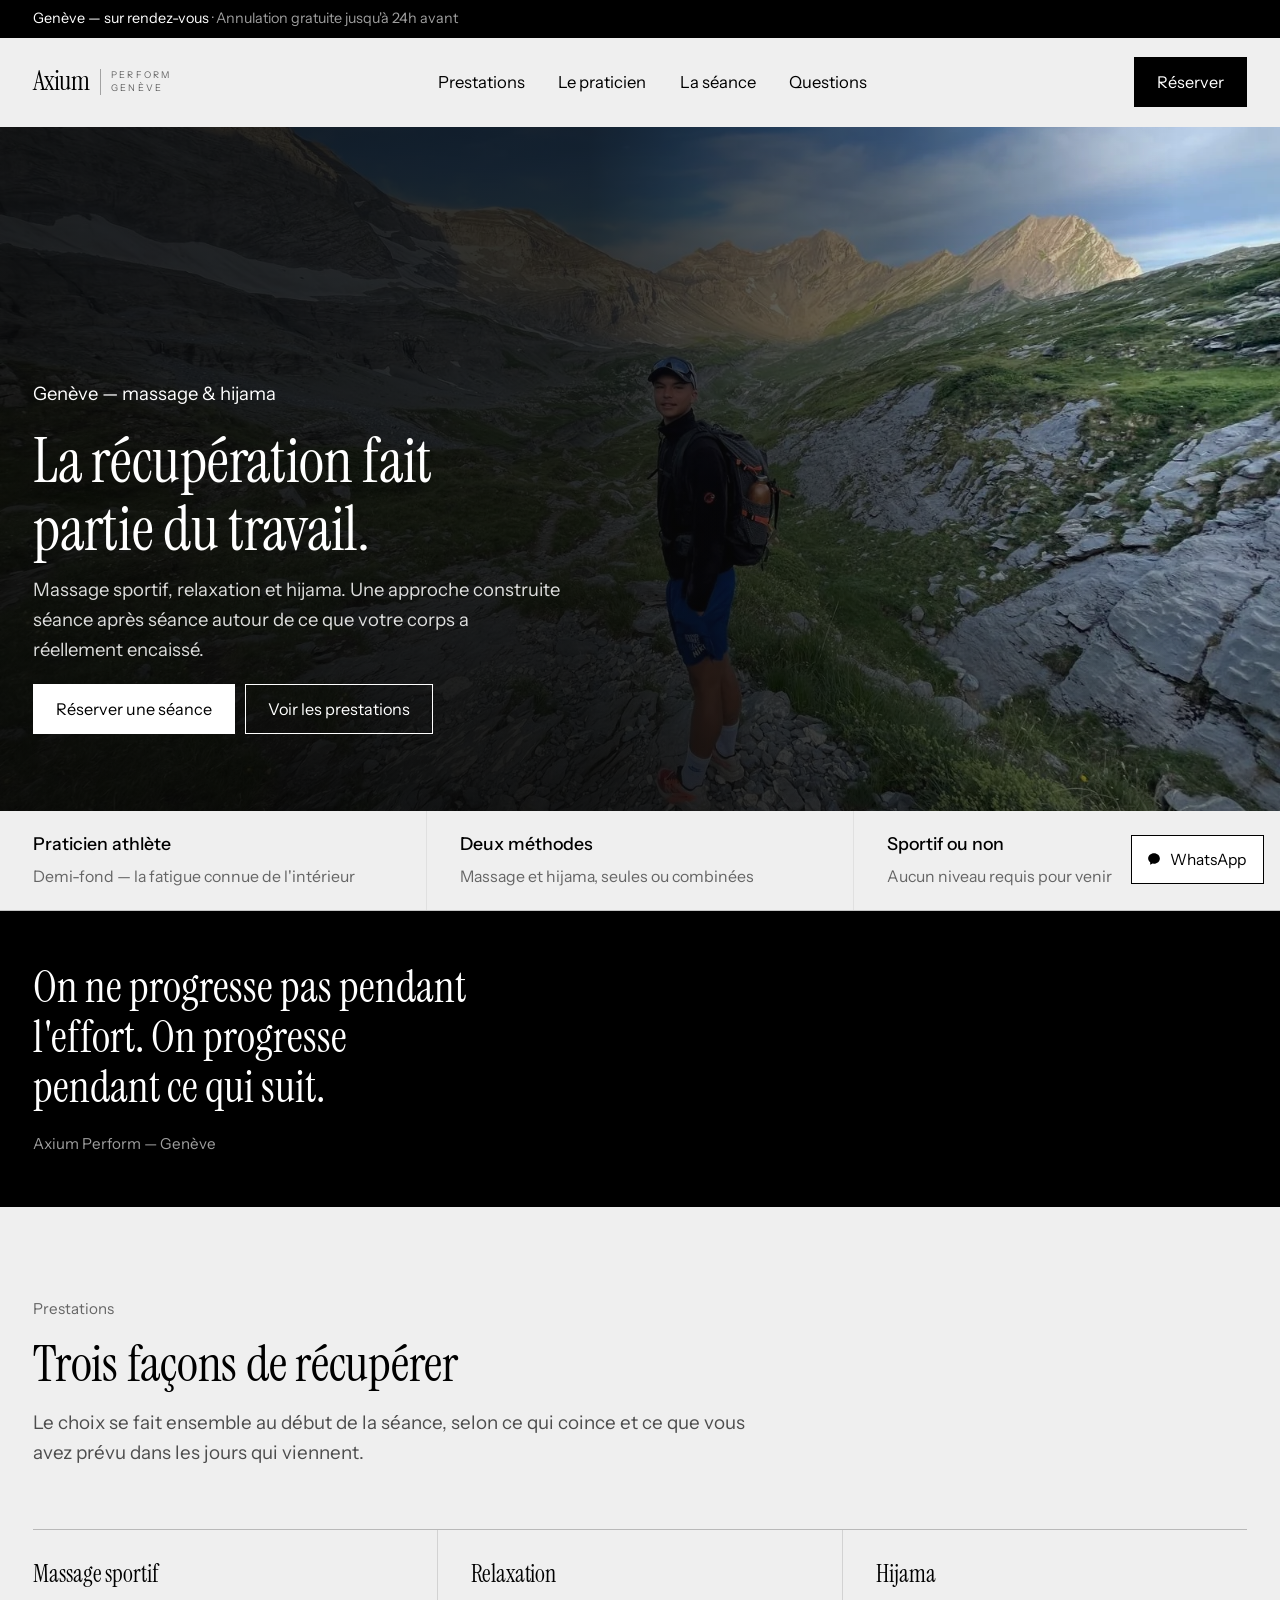
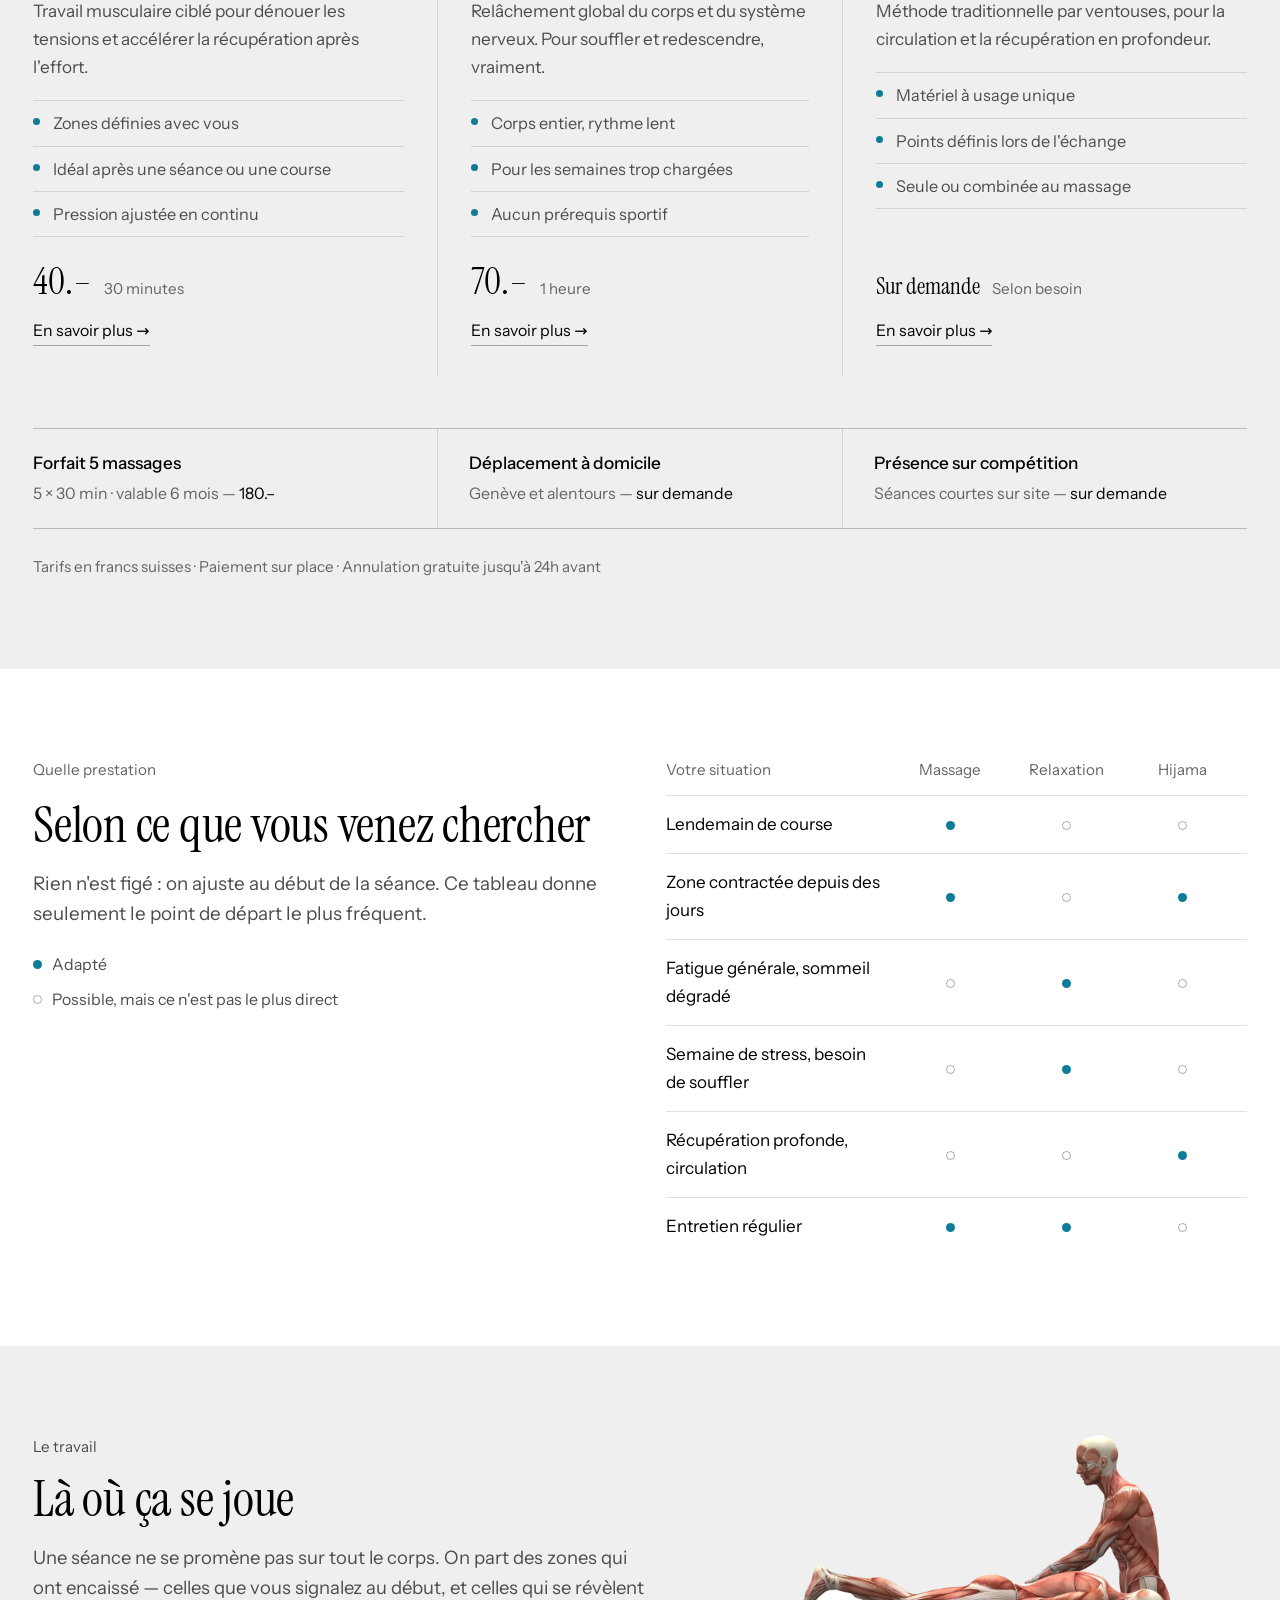
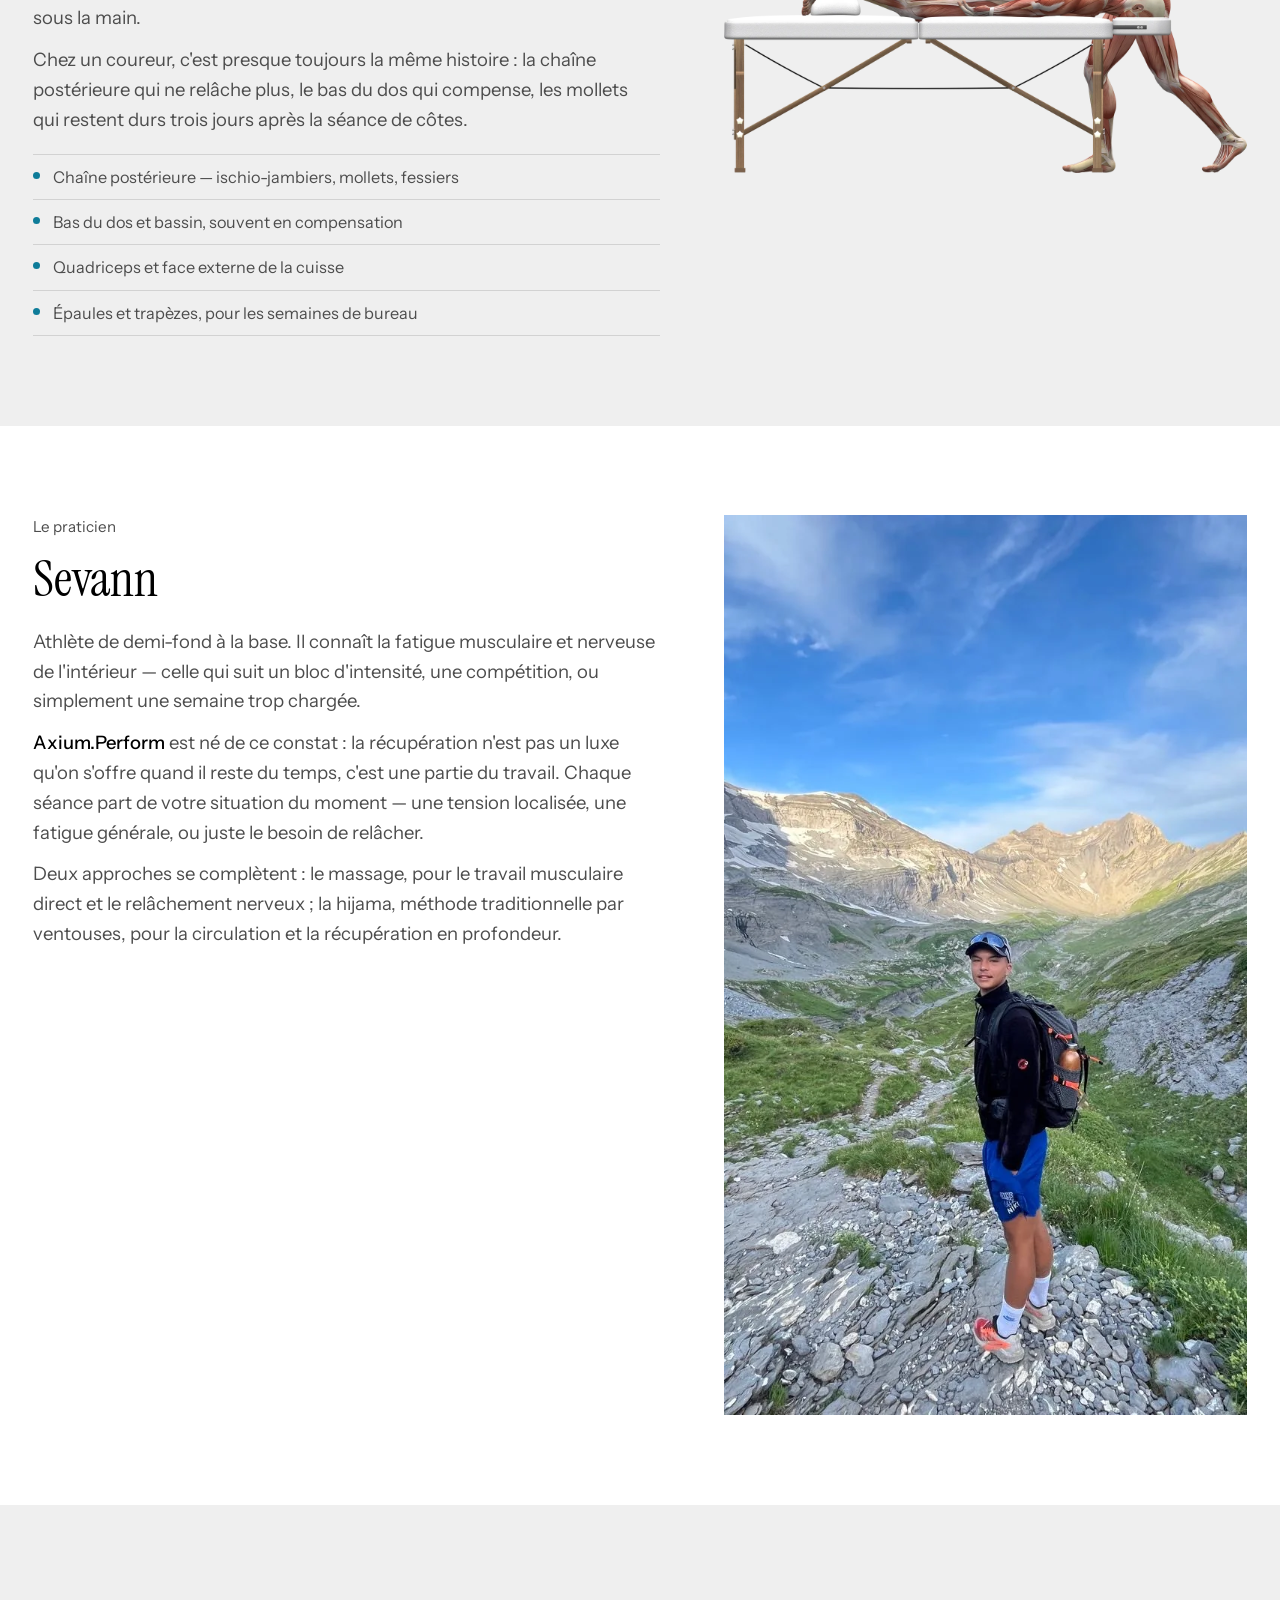
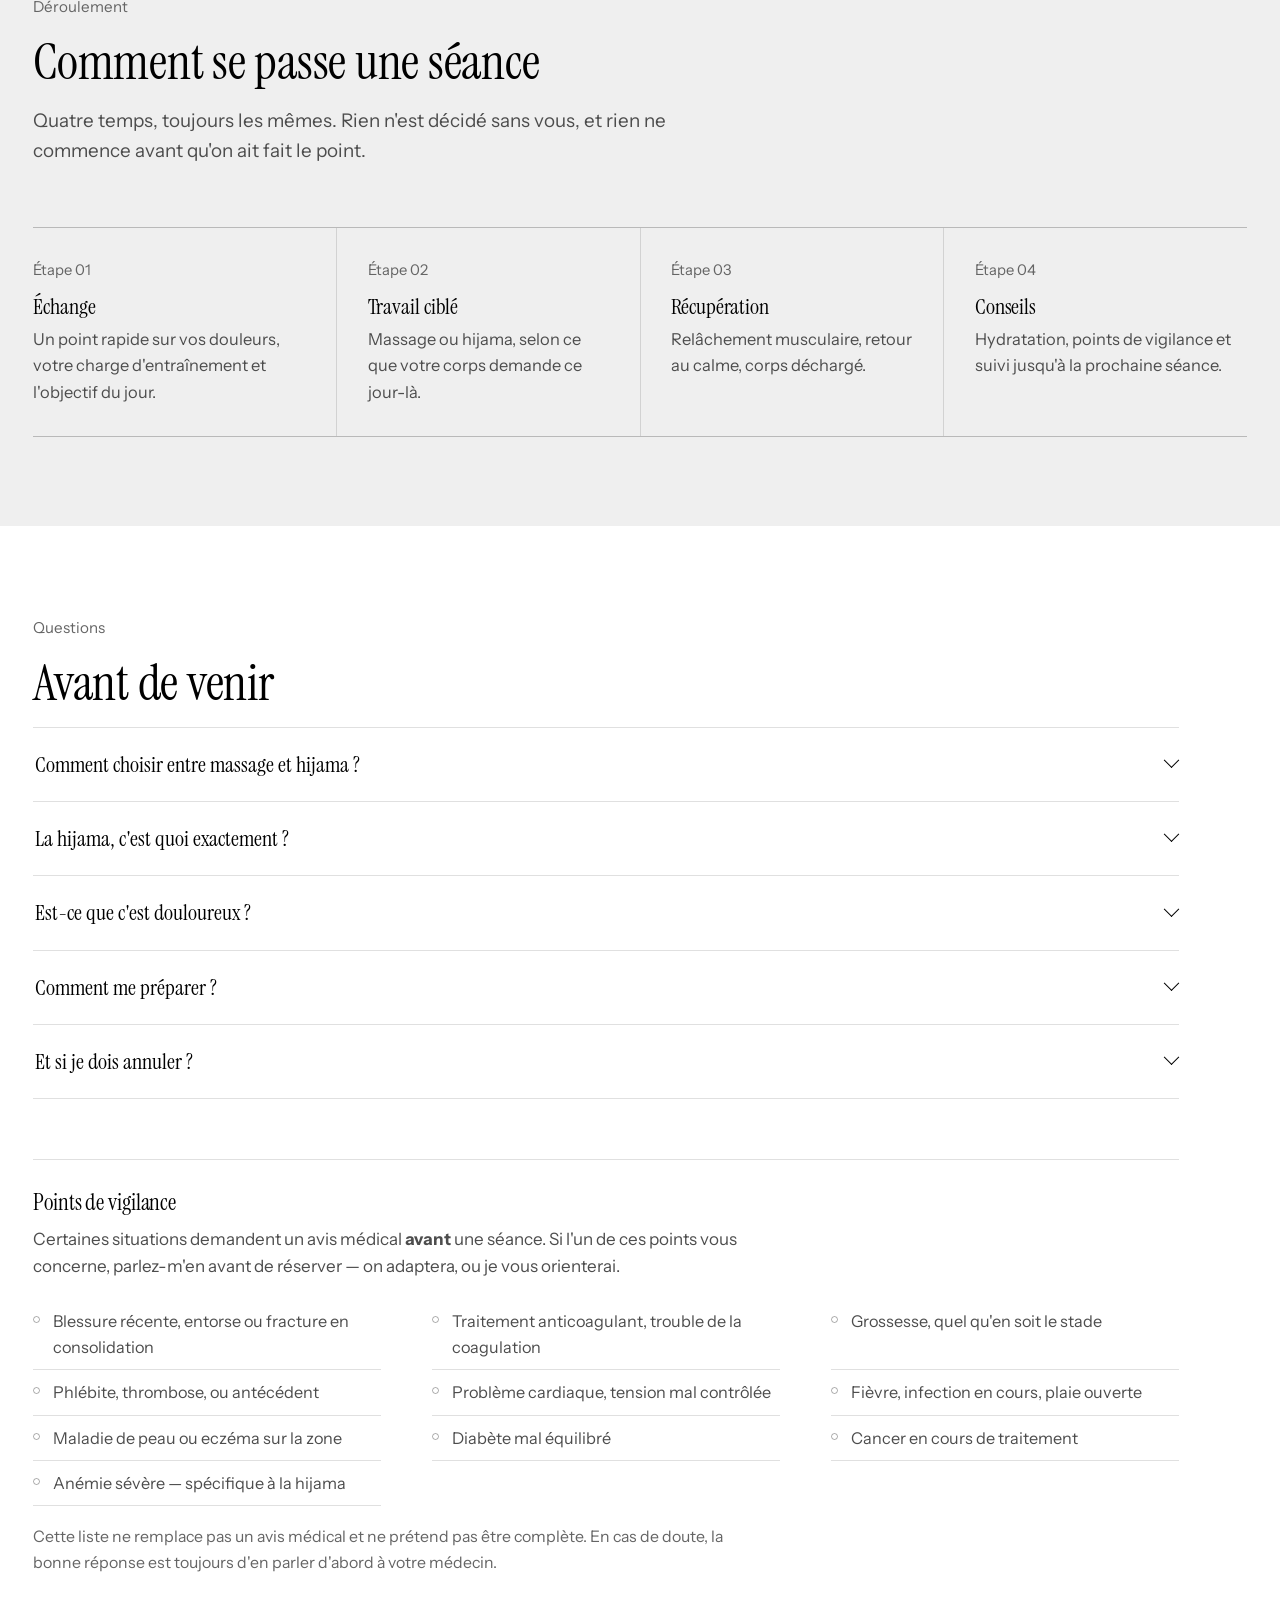
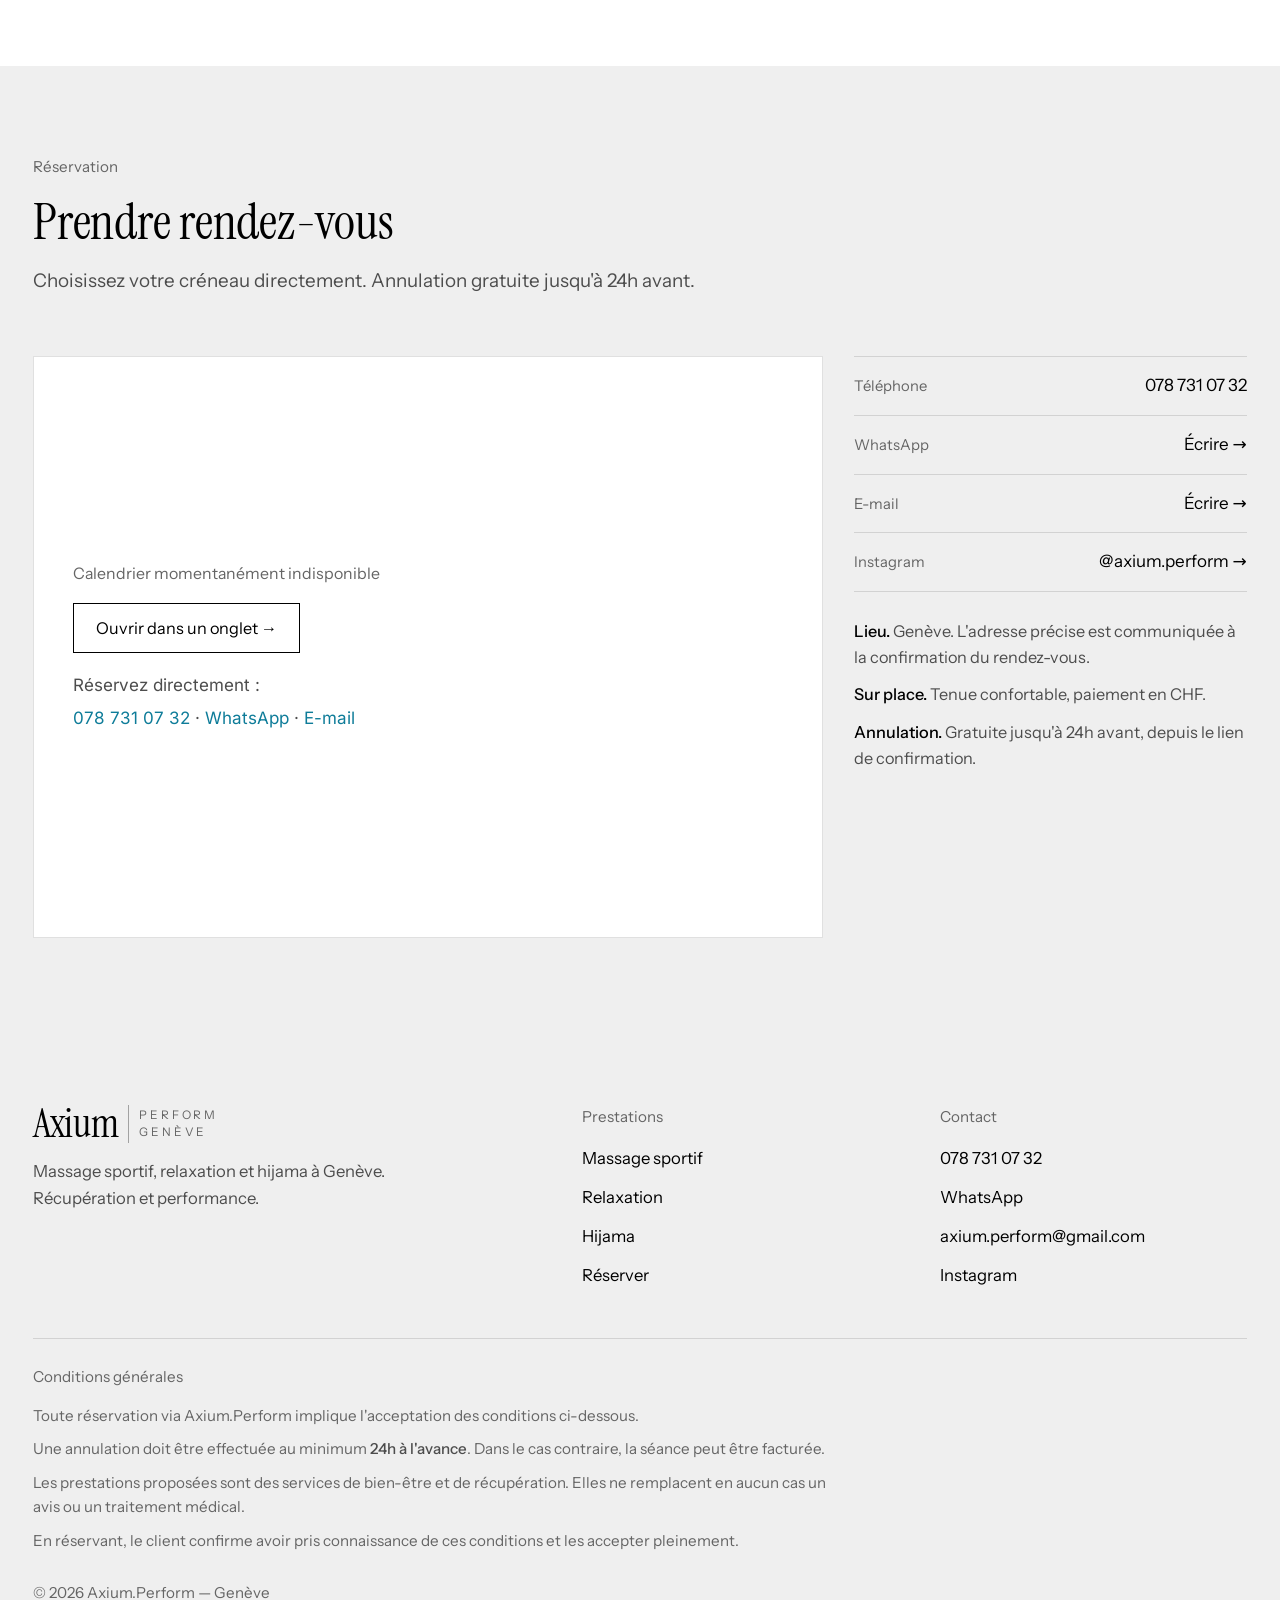
==== commit 6bcfabda: "Aligne la palette et la géométrie sur celles de drinknomio.com Le réseau de la session s'est ouvert," ====
--- a/index.html
+++ b/index.html
@@ -49,18 +49,33 @@
    ═══════════════════════════════════════════════════════════════════ */
 
 :root{
+  /* Relevé dans la feuille de style de drinknomio.com, pas deviné :
+     leur palette est strictement neutre. Du blanc, du noir franc, deux
+     gris de fond, et rien de chaud nulle part. L'ancienne palette d'ici
+     tirait sur le beige — c'était une invention. */
   --blanc:#FFFFFF;
-  --papier:#F0F0EE;
-  --papier-2:#E7E7E3;
-  --encre:#14140F;
-  --gris:#5B5B54;
-  --gris-faible:#65655E;
-  --ligne:rgba(20,20,15,0.13);
-  --ligne-forte:rgba(20,20,15,0.32);
+  --papier:#EFEFEF;       /* leur --color-pale  */
+  --papier-2:#E9E9E9;     /* leur --color-light */
+  --encre:#000000;        /* du noir, pas un noir chaud */
+  --gris:#4D4D4D;
+  --gris-faible:#656565;  /* leur --color-line */
+  --ligne:rgba(0,0,0,0.12);
+  --ligne-forte:rgba(0,0,0,0.32);
+
+  /* Leur accent à eux est un vert vif, #6eff70. Je garde le bleu
+     d'Axium : reprendre leur vert ferait de ce site une copie de leur
+     marque, pas un site qui s'en inspire. */
   --accent:#0E7C99;
 
-  --rayon:3px;
-  --gouttiere:clamp(20px,4.5vw,120px);
+  /* Leurs boutons n'ont aucun arrondi, et aucun de leurs textes n'est
+     espacé : --BUTTON-RADIUS vaut 0, et toutes leurs variables
+     d'interlettrage valent « normal ». */
+  --rayon:0px;
+
+  /* Leur gabarit fait 3000 px de large pour une gouttière de 20 px :
+     autrement dit, la page touche les bords. On s'en approche sans
+     aller jusqu'à 20 px, illisible sur un grand écran. */
+  --gouttiere:clamp(18px,2.6vw,52px);
   --ease:cubic-bezier(0.22,1,0.36,1);
 
   /* ── Échelle d'espacement fluide ──────────────────────────────────
@@ -90,7 +105,7 @@
 html{
   font-size:clamp(0.9375rem, 0.875rem + 0.35vw, 1.1875rem);
   scroll-behavior:smooth;
-  scroll-padding-top:calc(64px + var(--e2));
+  scroll-padding-top:calc(88px + var(--e2));
   background:var(--blanc);
 }
 
@@ -195,10 +210,12 @@
 h2{ font-size:clamp(2rem,4vw,3.1rem); margin-bottom:16px; text-wrap:balance; }
 h3{ font-size:1.32rem; }
 
+/* Pas de capitales espacées : chez eux, toutes les variables
+   d'interlettrage valent « normal », y compris celle des intertitres.
+   Les petites capitales tracées que j'avais posées ici venaient d'une
+   idée que je me faisais du registre, pas de leur page. */
 .eyebrow{
-  font-size:.72rem;
-  text-transform:uppercase;
-  letter-spacing:.13em;
+  font-size:.82rem;
   color:var(--gris-faible);
   margin-bottom:14px;
 }
@@ -232,6 +249,19 @@
 .btn--clair-plein{ background:var(--blanc); color:var(--encre); border-color:var(--blanc); }
 .btn--clair-plein:hover{ background:transparent; color:var(--blanc); }
 
+/* ═══════════ BANDE D'ANNONCE ═══════════
+   Une bande noire au ras du haut, texte blanc : c'est la première chose
+   de leur page, avant même l'en-tête. Elle ne colle pas au défilement,
+   elle passe et on ne la revoit plus. */
+.annonce{ background:var(--encre); color:var(--blanc); }
+.annonce .wrap{ display:flex; align-items:center; min-height:38px; }
+.annonce p{ font-size:.78rem; }
+.annonce span{ color:rgba(255,255,255,.62); }
+/* Sur un écran étroit, la mention d'annulation fait passer la bande sur
+   deux lignes et lui donne le poids d'une section. Elle reste dans les
+   questions et dans le pied ; ici elle s'efface. */
+@media (max-width:560px){ .annonce span{ display:none; } }
+
 /* ═══════════ EN-TÊTE ═══════════ */
 header{
   position:sticky; top:0; z-index:100;
@@ -241,7 +271,7 @@
 }
 html.is-scrolled header{ border-bottom-color:var(--ligne); }
 
-.hd{ display:flex; align-items:center; justify-content:space-between; gap:20px; height:64px; }
+.hd{ display:flex; align-items:center; justify-content:space-between; gap:20px; height:88px; }
 
 /* Le logo : le nom en serif, et la précision rejetée à droite derrière
    un filet vertical.
@@ -276,8 +306,12 @@
 
 @media (max-width:900px){ .nav, .hd > .btn{ display:none; } .burger{ display:flex; } }
 
+/* Le panneau part du bas de l'en-tête, mesuré à l'ouverture. Une valeur
+   écrite en dur ne marcherait pas : tant que la bande d'annonce est à
+   l'écran, l'en-tête est poussé vers le bas, et le panneau lui
+   recouvrirait le menu. */
 .mob{
-  position:fixed; inset:64px 0 0; z-index:99;
+  position:fixed; inset:var(--sous-entete,88px) 0 0; z-index:99;
   background:var(--papier);
   padding:24px var(--gouttiere) 40px;
   display:flex; flex-direction:column;
@@ -504,7 +538,7 @@
   font-size:clamp(1.6rem,3.4vw,2.6rem); line-height:1.15;
   max-width:26ch; text-wrap:balance;
 }
-.declaration figcaption{ margin-top:var(--e3); font-size:.78rem; text-transform:uppercase; letter-spacing:.13em; color:rgba(255,255,255,.62); }
+.declaration figcaption{ margin-top:var(--e3); font-size:.82rem; color:rgba(255,255,255,.62); }
 
 /* ═══════════ PRATICIEN ═══════════ */
 /* La remise à zéro globale enlève la marge des paragraphes ; il faut la
@@ -636,6 +670,12 @@
 <body>
 
 <a class="skip-link" href="#contenu">Aller au contenu</a>
+
+<div class="annonce">
+  <div class="wrap">
+    <p>Genève — sur rendez-vous <span>· Annulation gratuite jusqu'à 24h avant</span></p>
+  </div>
+</div>
 
 <header>
   <div class="wrap hd">
@@ -1075,6 +1115,10 @@
   document.body.classList.remove('is-locked');
 }
 burger.addEventListener('click', () => {
+  /* Mesuré au moment du clic : l'en-tête descend tant que la bande
+     d'annonce est visible, et remonte dès qu'on a défilé. */
+  root.style.setProperty('--sous-entete',
+    Math.round(document.querySelector('header').getBoundingClientRect().bottom) + 'px');
   const ouvert = mob.classList.toggle('open');
   burger.classList.toggle('open', ouvert);
   burger.setAttribute('aria-expanded', ouvert ? 'true' : 'false');
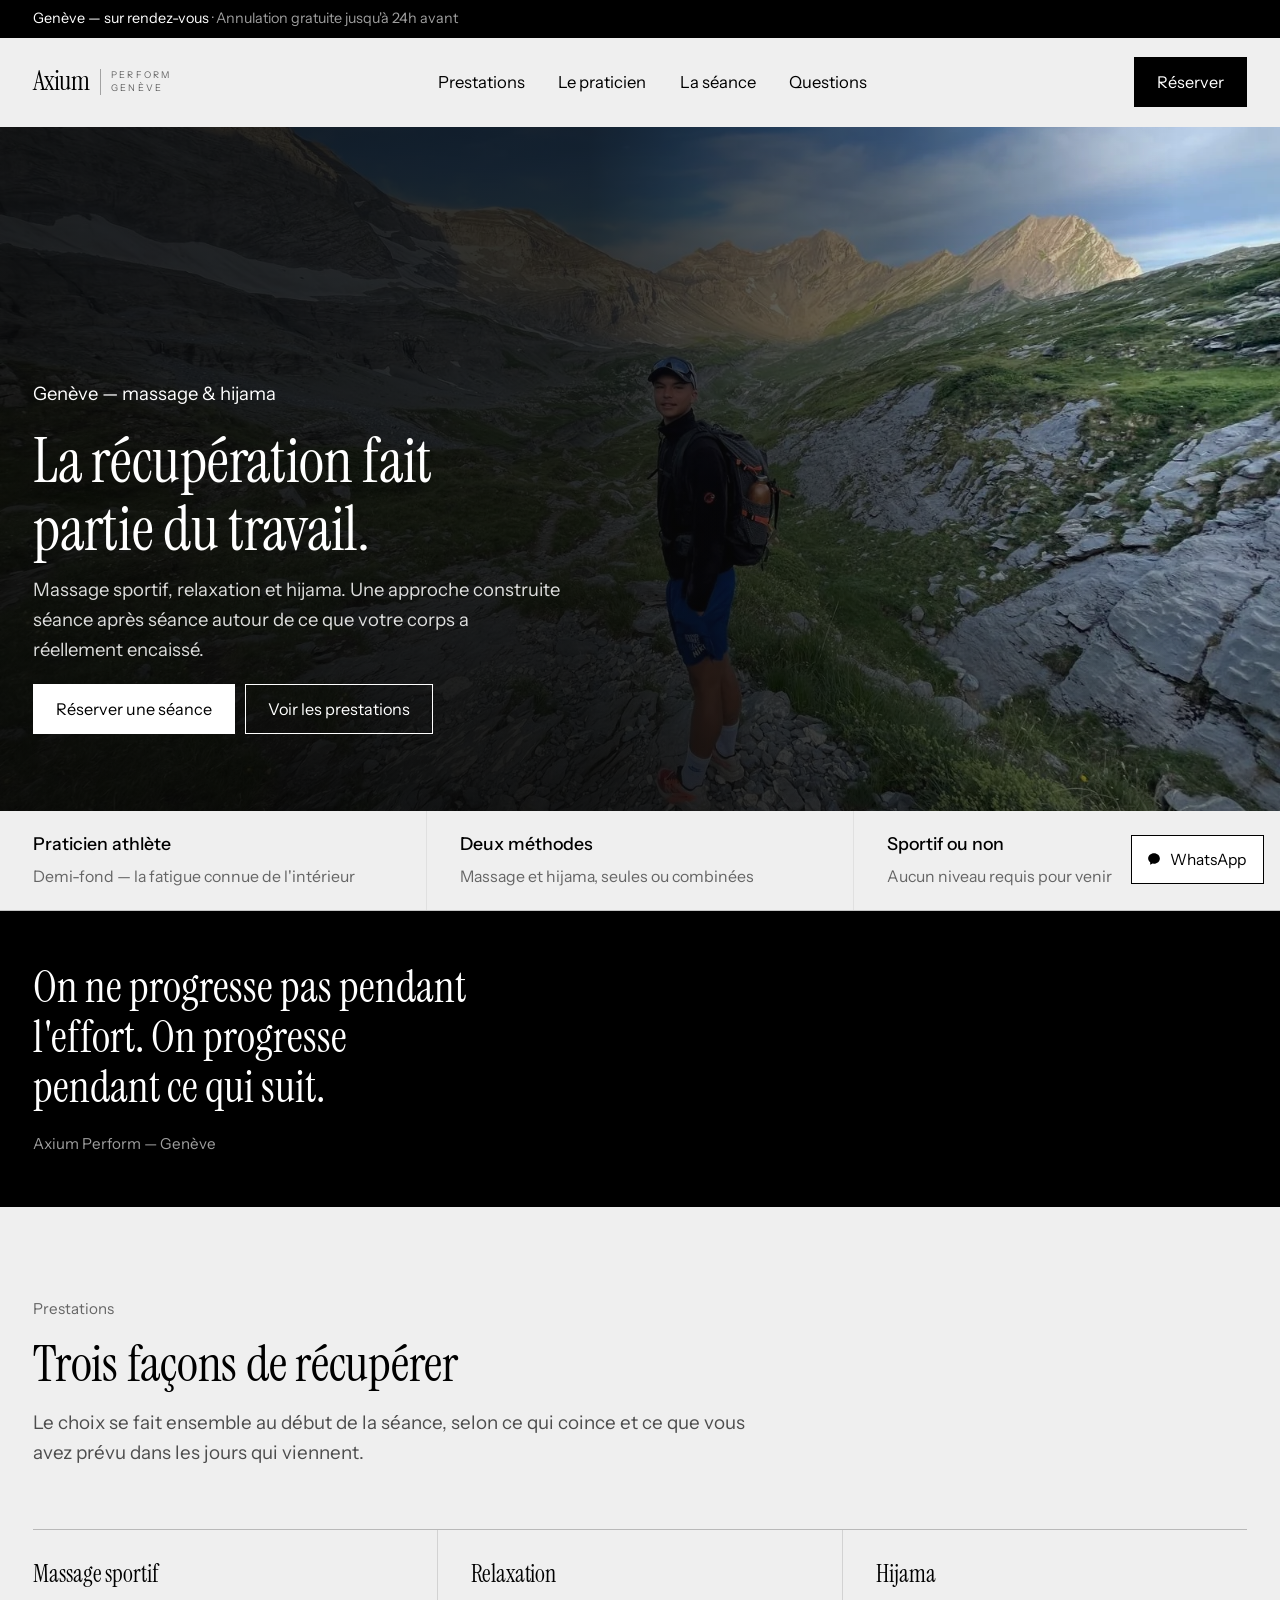
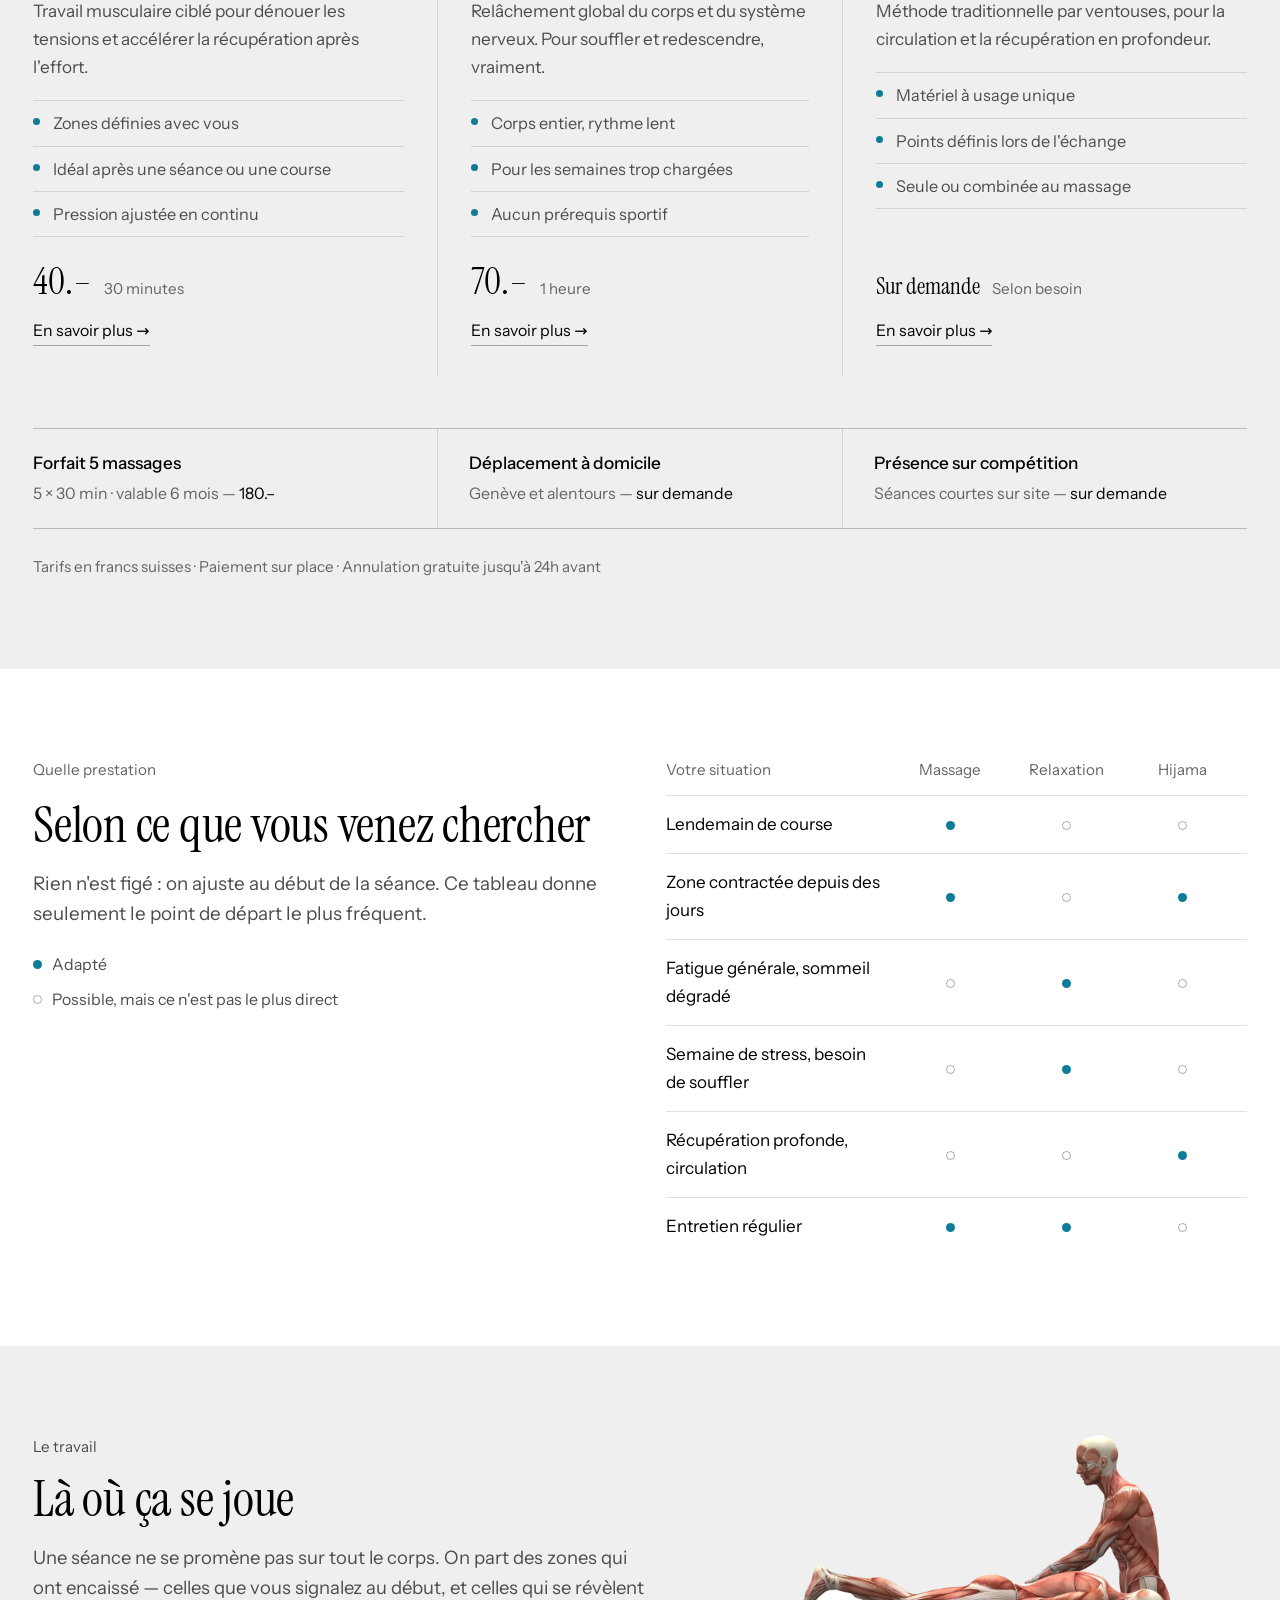
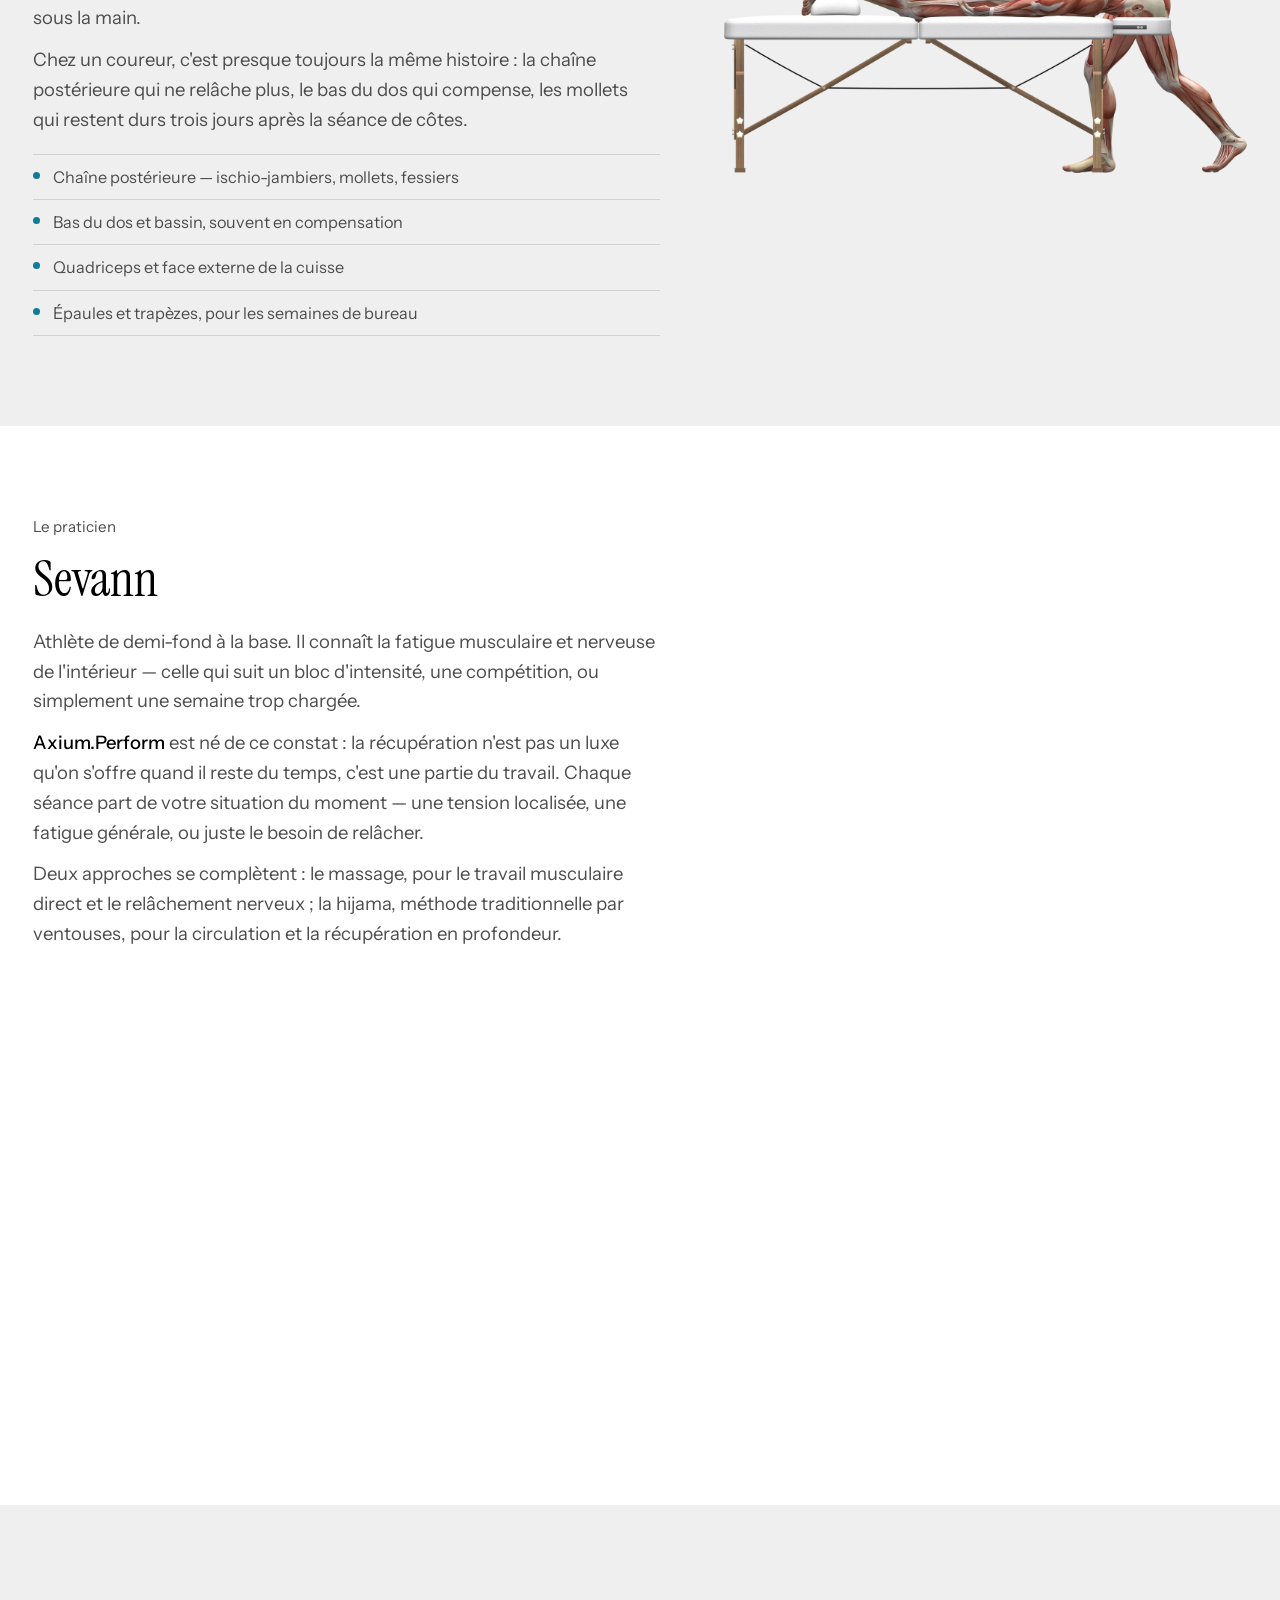
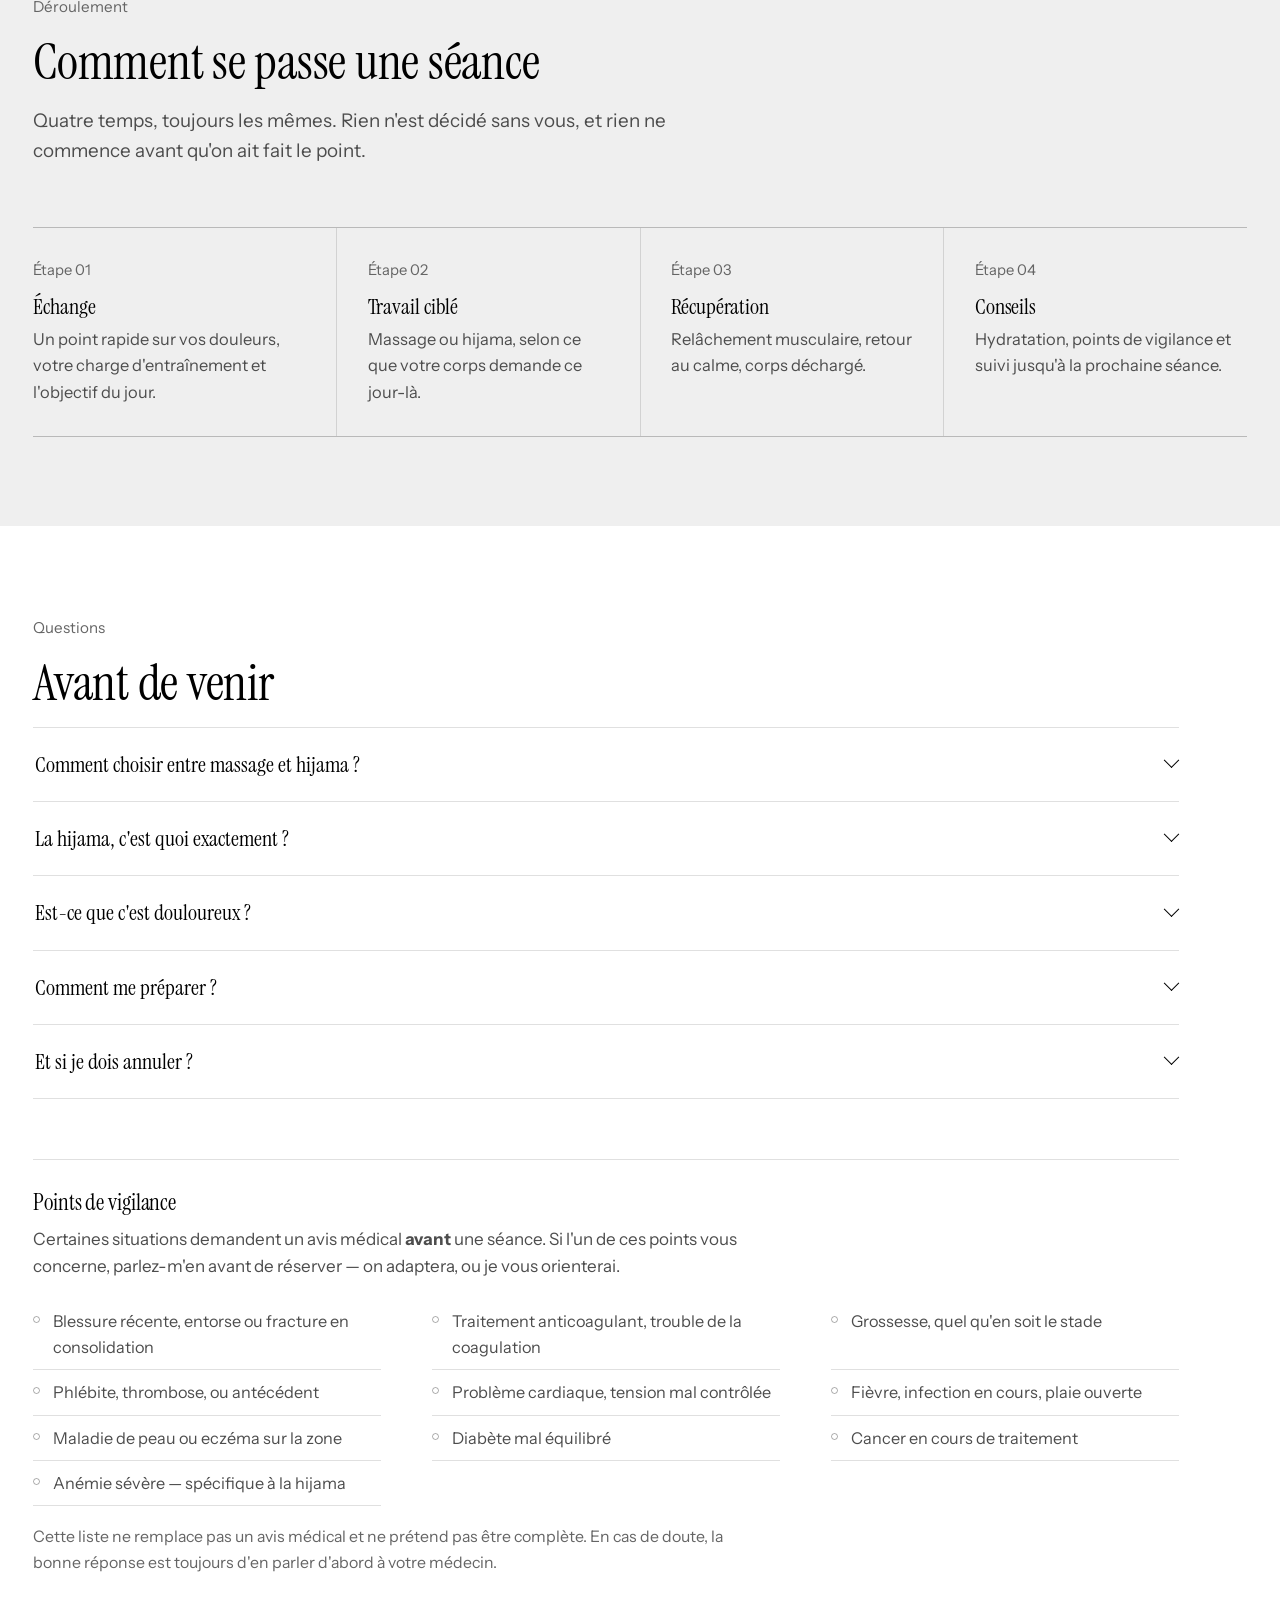
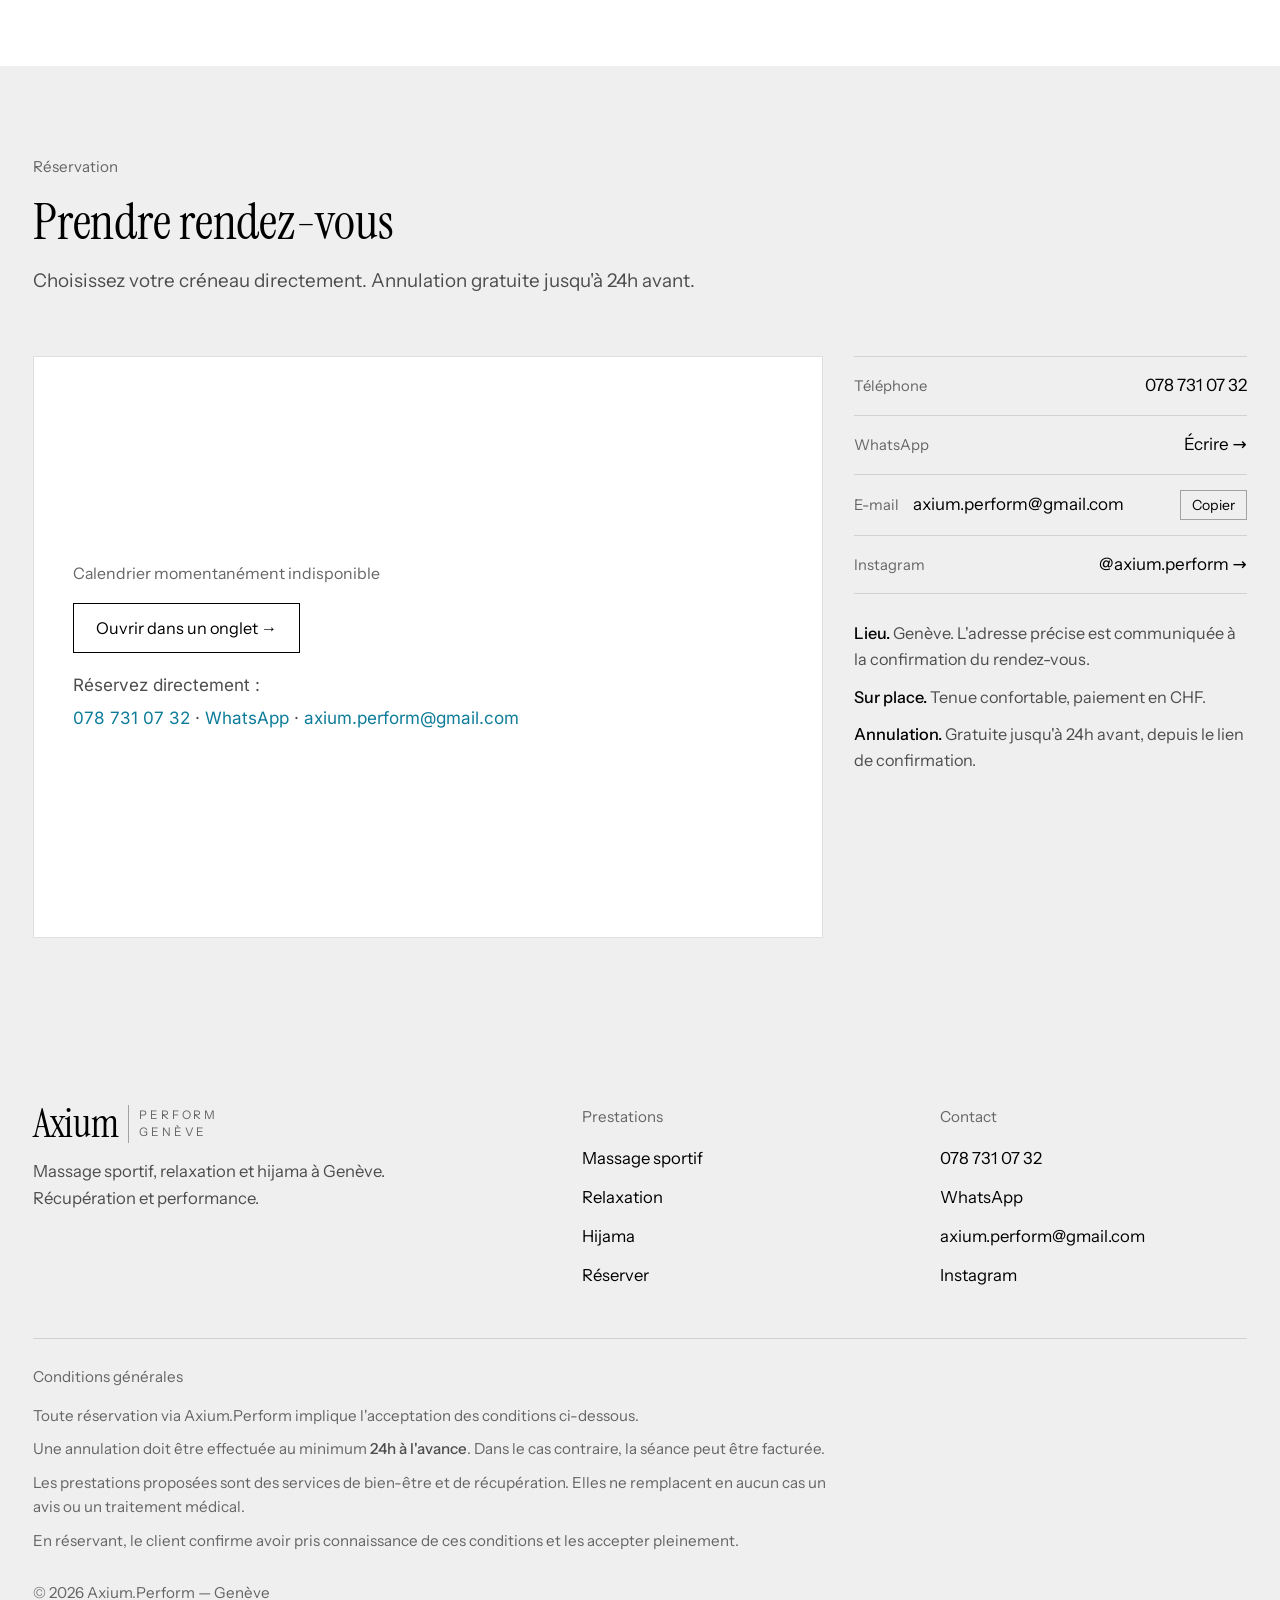
==== commit d8b04d7c: "Écrit l'adresse en toutes lettres plutôt que « Écrire → » Un lien mailto: ne fait rien par lui-même " ====
--- a/index.html
+++ b/index.html
@@ -598,15 +598,38 @@
 .cal-repli p{ font-size:.86rem; color:var(--gris-faible); }
 
 .contacts{ border-top:1px solid var(--ligne); }
-.contacts a{
+.contacts > a, .contacts > div{
   padding:15px 0;
   display:flex; align-items:baseline; justify-content:space-between; gap:14px;
   border-bottom:1px solid var(--ligne);
-  transition:padding-left .22s var(--ease);
-}
-.contacts a:hover{ padding-left:6px; }
-.contacts span{ font-size:.8rem; color:var(--gris-faible); }
+}
+.contacts > a{ transition:padding-left .22s var(--ease); }
+.contacts > a:hover{ padding-left:6px; }
+.contacts span{ font-size:.8rem; color:var(--gris-faible); flex:none; }
 .contacts b{ font-weight:400; font-size:.92rem; }
+
+/* L'adresse est écrite en toutes lettres, et non plus cachée derrière un
+   « Écrire → ». Un lien mailto: ne fait rien tant que le visiteur n'a pas
+   de logiciel de courrier configuré — cas courant sur ordinateur, et
+   silencieux : on clique, rien ne se passe. Affichée, l'adresse reste
+   recopiable même quand le lien ne s'ouvre pas.
+
+   Elle peut être plus longue que la colonne : on l'autorise à se couper
+   plutôt qu'à déborder. */
+.contacts .mail{ flex-wrap:wrap; }
+.contacts .mail a{ font-size:.92rem; overflow-wrap:anywhere; }
+.contacts .mail a:hover{ text-decoration:underline; }
+
+.copier{
+  flex:none; margin-left:auto;
+  padding:5px 11px;
+  border:1px solid var(--ligne-forte); border-radius:var(--rayon);
+  background:transparent; color:var(--encre);
+  font-family:inherit; font-size:.76rem; cursor:pointer;
+  transition:background .2s var(--ease), color .2s var(--ease);
+}
+.copier:hover{ background:var(--encre); color:var(--blanc); }
+.copier[data-fait]{ background:var(--encre); color:var(--blanc); }
 
 .infos{ margin-top:26px; }
 .infos p{ font-size:.88rem; color:var(--gris); margin-bottom:11px; }
@@ -997,7 +1020,11 @@
           <div class="contacts">
             <a href="tel:+41787310732"><span>Téléphone</span><b>078 731 07 32</b></a>
             <a href="https://wa.me/41787310732" target="_blank" rel="noopener"><span>WhatsApp</span><b>Écrire →</b></a>
-            <a href="mailto:axium.perform@gmail.com"><span>E-mail</span><b>Écrire →</b></a>
+            <div class="mail">
+              <span>E-mail</span>
+              <a href="mailto:axium.perform@gmail.com">axium.perform@gmail.com</a>
+              <button class="copier" type="button" aria-live="polite" data-copie="axium.perform@gmail.com">Copier</button>
+            </div>
             <a href="https://www.instagram.com/axium.perform" target="_blank" rel="noopener"><span>Instagram</span><b>@axium.perform →</b></a>
           </div>
 
@@ -1163,6 +1190,60 @@
   addEventListener('beforeprint', tout);
 }
 
+/* Copier l'adresse.
+
+   Le presse-papiers moderne demande une page servie en https. Là où il
+   n'est pas disponible — file://, navigateur ancien — on passe par une
+   zone de texte sélectionnée, ce qui doit se faire dans le geste de
+   l'utilisateur, donc sans attendre.
+
+   Là où il est disponible, on ne se contente pas d'attraper les erreurs :
+   quand l'autorisation est refusée en silence, la promesse reste en
+   attente et ne rejette jamais. Un garde-fou tranche au bout de 1,2 s,
+   sinon le bouton ne répondrait tout simplement pas.
+
+   Dans tous les cas, l'adresse reste écrite à l'écran : le bouton n'est
+   jamais le seul moyen de l'obtenir. */
+document.querySelectorAll('[data-copie]').forEach(bouton => {
+  const parDefaut = bouton.textContent;
+
+  const repondre = (ok) => {
+    if(bouton.dataset.fait) return;
+    bouton.dataset.fait = '1';
+    bouton.textContent = ok ? 'Copié' : 'À recopier';
+    setTimeout(() => {
+      bouton.textContent = parDefaut;
+      delete bouton.dataset.fait;
+    }, 2000);
+  };
+
+  const parSelection = (texte) => {
+    const z = document.createElement('textarea');
+    z.value = texte;
+    z.setAttribute('readonly', '');
+    z.style.cssText = 'position:fixed;top:-100px;opacity:0';
+    document.body.appendChild(z);
+    z.select();
+    let ok = false;
+    try{ ok = document.execCommand('copy'); }catch(e){ ok = false; }
+    z.remove();
+    return ok;
+  };
+
+  bouton.addEventListener('click', () => {
+    const texte = bouton.dataset.copie;
+
+    if(window.isSecureContext && navigator.clipboard){
+      navigator.clipboard.writeText(texte)
+        .then(() => repondre(true))
+        .catch(() => repondre(parSelection(texte)));
+      setTimeout(() => repondre(false), 1200);
+    }else{
+      repondre(parSelection(texte));
+    }
+  });
+});
+
 /* ─────────────── CALENDRIER ───────────────
    Le conteneur est visible dès le chargement de la page : Cal.com peut
    donc se mesurer correctement, ce qui n'était pas le cas quand il était
@@ -1192,7 +1273,7 @@
       p.innerHTML = 'Réservez directement :<br>' +
         '<a style="color:var(--accent)" href="tel:+41787310732">078 731 07 32</a> · ' +
         '<a style="color:var(--accent)" href="https://wa.me/41787310732" target="_blank" rel="noopener">WhatsApp</a> · ' +
-        '<a style="color:var(--accent)" href="mailto:axium.perform@gmail.com">E-mail</a>';
+        '<a style="color:var(--accent)" href="mailto:axium.perform@gmail.com">axium.perform@gmail.com</a>';
       repli.appendChild(p);
     }
   };
